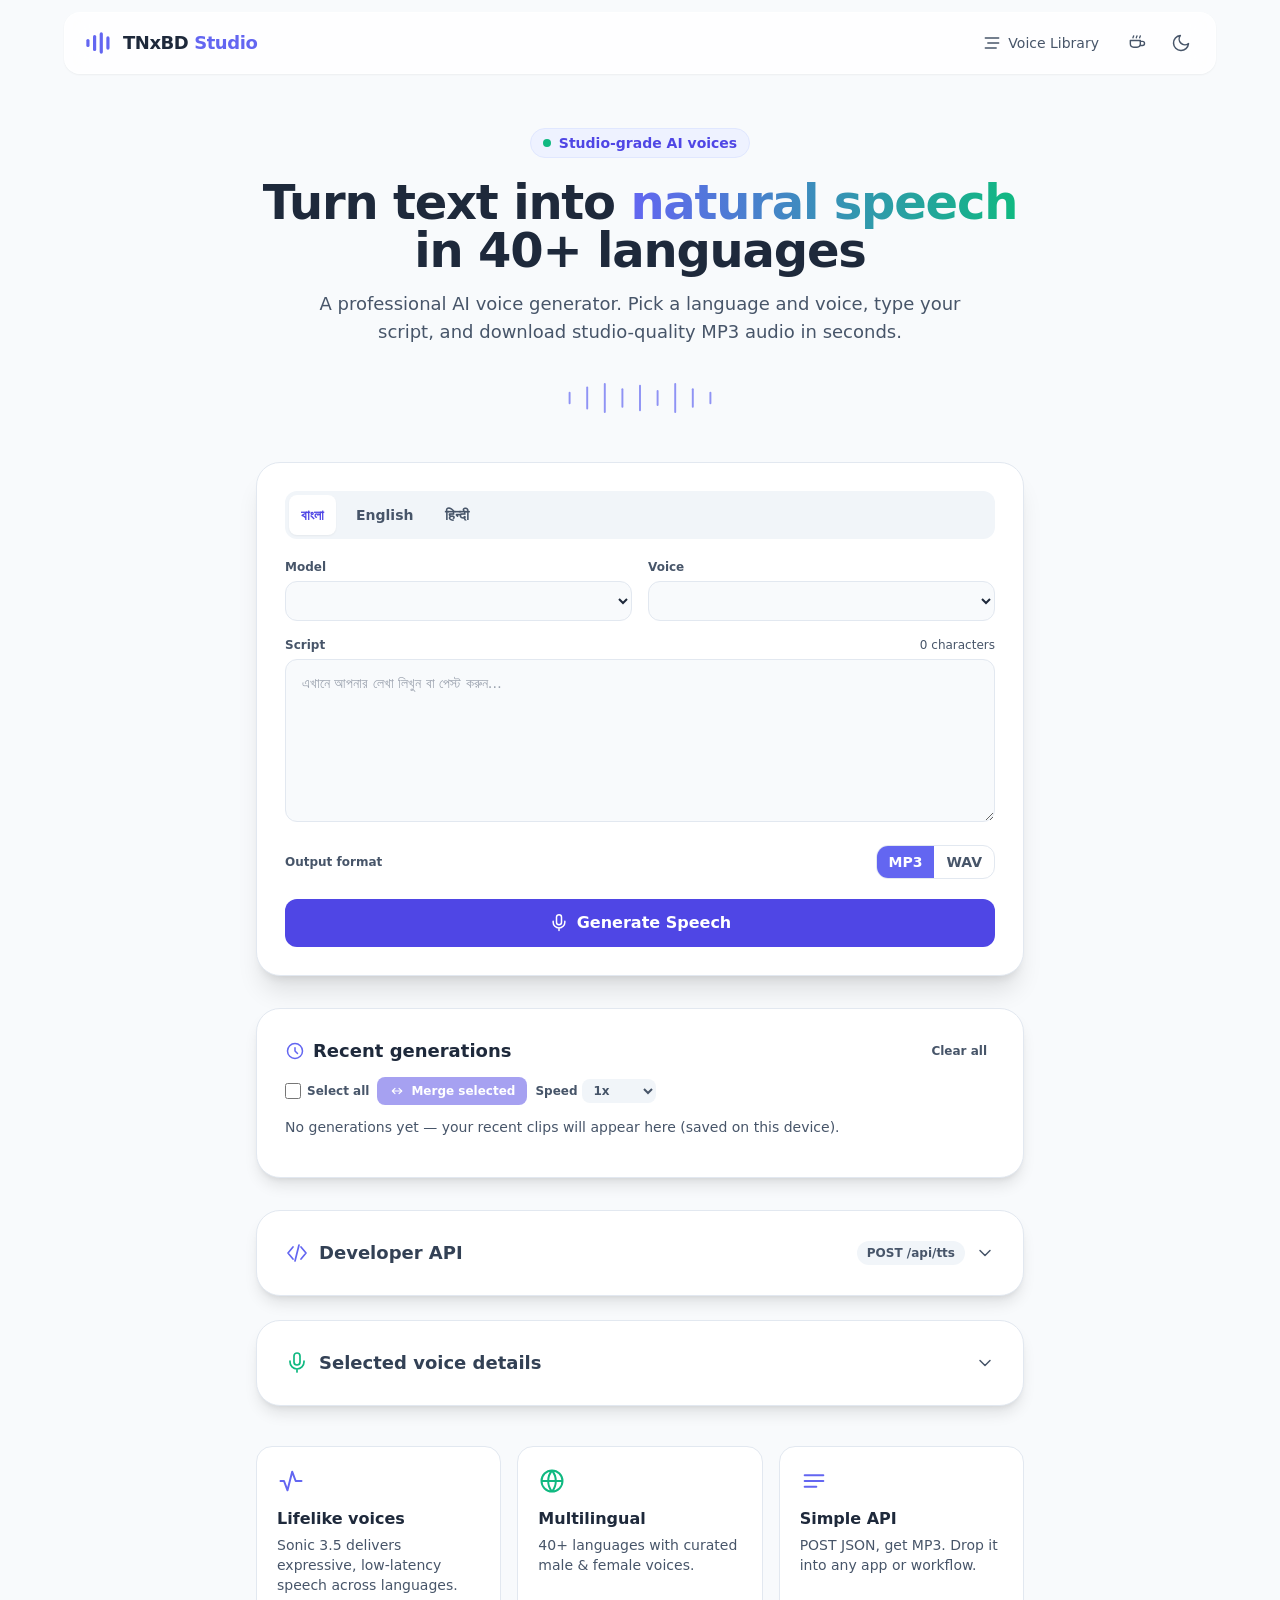
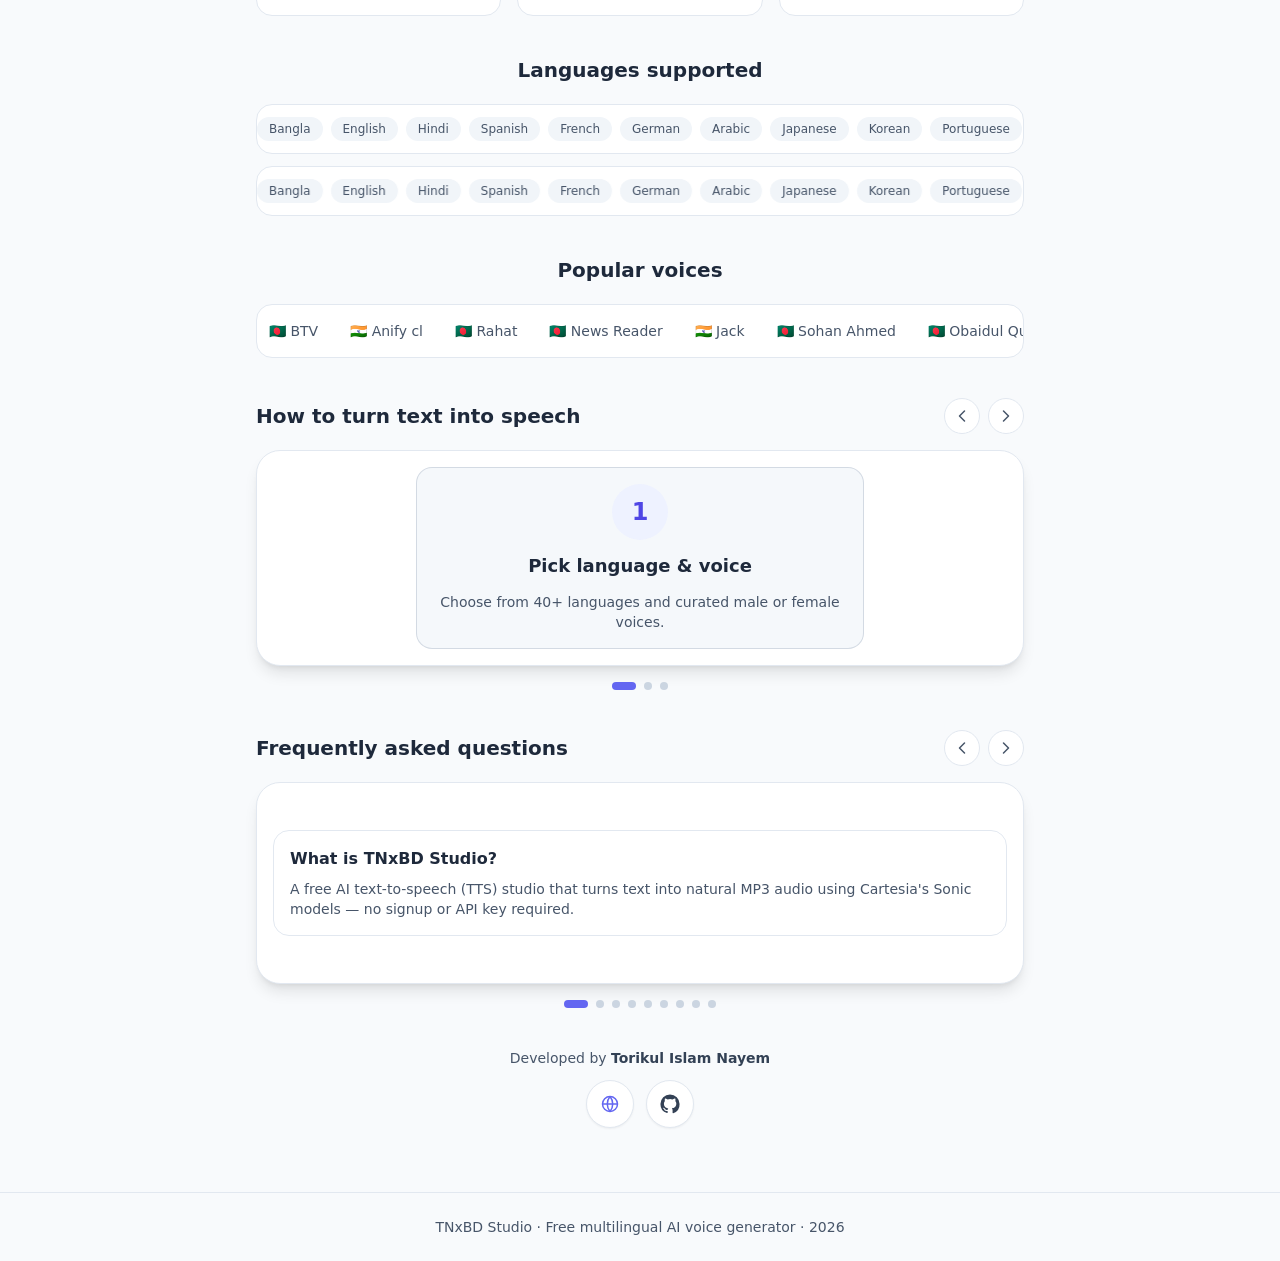
==== templates/index.html @ 9e920f0a "history: multi-select merge, playback speed, text recall" ====
<!DOCTYPE html>
<html lang="en" class="scroll-smooth">
<head>
  <meta charset="UTF-8" />
  <meta name="viewport" content="width=device-width, initial-scale=1.0" />
  <title>TNxBD Studio — Free AI Text to Speech & Voice Generator (40+ Languages)</title>
  <meta name="description" content="Free AI text-to-speech (TTS) studio. Convert text into natural MP3 audio in 40+ languages — Bangla, English, Hindi, Spanish, French, Arabic, Japanese, Korean, Chinese and more. No API key needed. Use the web UI or JSON API to generate studio-quality voiceovers." />
  <meta name="keywords" content="text to speech, TTS, AI voice generator, free TTS, text to audio, AI narrator, voiceover generator, Bangla TTS, Hindi TTS, English TTS, Spanish voice generator, French TTS, Arabic TTS, Japanese TTS, Korean TTS, Chinese TTS, multilingual TTS, MP3 speech synthesis, neural text to speech, online TTS, free voice generator, Cartesia TTS, Sonic 3.5" />
  <meta name="author" content="TNxBD Studio" />
  <meta name="robots" content="index, follow, max-image-preview:large" />
  <meta name="theme-color" content="#6366f1" />
  <script>
    (function () {
      try {
        var t = localStorage.getItem('theme');
        var dark = (t === 'dark') || (!t && window.matchMedia('(prefers-color-scheme: dark)').matches);
        if (dark) document.documentElement.classList.add('dark');
      } catch (e) {}
      try { if ('scrollRestoration' in history) history.scrollRestoration = 'manual'; } catch (e) {}
    })();
  </script>
  <link rel="canonical" href="https://speakee.tnxbd.top/" />
  <meta property="og:type" content="website" />
  <meta property="og:site_name" content="TNxBD Studio" />
  <meta property="og:title" content="TNxBD Studio — Free Multilingual AI Text to Speech" />
  <meta property="og:description" content="Convert text to natural MP3 audio in 40+ languages. Free AI voice generator with a simple JSON API." />
  <meta property="og:url" content="https://speakee.tnxbd.top/" />
  <meta name="twitter:card" content="summary_large_image" />
  <meta name="twitter:title" content="TNxBD Studio — Free Multilingual AI TTS" />
  <meta name="twitter:description" content="Convert text to natural MP3 audio in 40+ languages. Free AI voice generator with a simple JSON API." />
  <link rel="preconnect" href="https://fonts.googleapis.com" />
  <link rel="preconnect" href="https://fonts.gstatic.com" crossorigin />
  <link href="https://fonts.googleapis.com/css2?family=Plus+Jakarta+Sans:wght@300;400;500;600;700;800&display=swap" rel="stylesheet" />
  <link rel="stylesheet" href="/static/tailwind.css" />
  <style>
    body { font-family: '"Plus Jakarta Sans"', system-ui, sans-serif; }
    .glass { backdrop-filter: blur(12px); }
    .grad-text { background: linear-gradient(90deg,#6366f1,#10b981); -webkit-background-clip: text; background-clip: text; color: transparent; }
    @keyframes pulse-ring { 0%{transform:scale(.8);opacity:.7} 100%{transform:scale(2.2);opacity:0} }
    .spinner { width:18px;height:18px;border:2px solid rgba(255,255,255,.4);border-top-color:#fff;border-radius:50%;animation:spin .7s linear infinite }
    @keyframes spin { to { transform: rotate(360deg) } }
    @keyframes steamRise { 0%{opacity:0;transform:translateY(2px)} 40%{opacity:.85} 100%{opacity:0;transform:translateY(-6px)} }
    .coffee-steam { animation: steamRise 2.2s ease-in-out infinite; transform-origin: bottom center; }
    .coffee-steam.s2 { animation-delay:.7s } .coffee-steam.s3 { animation-delay:1.4s }
    #coffeeBtn:hover .coffee-cup { transform: translateY(-1px) rotate(-3deg); }
    .coffee-cup { transition: transform .2s ease; }
    @keyframes popIn { 0%{opacity:0;transform:scale(.96) translateY(8px)} 100%{opacity:1;transform:scale(1) translateY(0)} }
    #supportModal .modal-card { animation: popIn .22s ease-out; }

    /* Animated logo / soundwave */
    @keyframes wave { 0%,100%{transform:scaleY(.3);opacity:.55} 50%{transform:scaleY(1);opacity:1} }
    .soundwave rect { transform-box: fill-box; transform-origin: bottom center; animation: wave 1.1s ease-in-out infinite; }
    .soundwave rect:nth-child(2){ animation-delay:.14s }
    .soundwave rect:nth-child(3){ animation-delay:.28s }
    .soundwave rect:nth-child(4){ animation-delay:.42s }
    .soundwave rect:nth-child(5){ animation-delay:.56s }
    @keyframes logoGlow { 0%,100%{filter:drop-shadow(0 0 0 rgba(99,102,241,0))} 50%{filter:drop-shadow(0 0 7px rgba(99,102,241,.55))} }
    .logo-mark { animation: logoGlow 3.4s ease-in-out infinite; transition: transform .25s ease; }
    .logo-wrap:hover .logo-mark { transform: rotate(-6deg) scale(1.06); }

    /* Feature cards: pro hover + icon bounce */
    @keyframes bounceIcon { 0%,100%{transform:translateY(0)} 30%{transform:translateY(-9px)} 55%{transform:translateY(0)} 75%{transform:translateY(-4px)} }
    .feature-card { position: relative; overflow: hidden; transition: transform .3s cubic-bezier(.2,.8,.2,1), box-shadow .3s ease, border-color .3s ease; }
    .feature-card:hover { transform: translateY(-6px); box-shadow: 0 22px 50px -22px rgba(99,102,241,.55); border-color: rgba(99,102,241,.5); }
    .feature-card::before { content:''; position:absolute; left:0; top:0; height:3px; width:100%; background:linear-gradient(90deg,#6366f1,#10b981); transform:scaleX(0); transform-origin:left; transition:transform .35s ease; }
    .feature-card:hover::before { transform:scaleX(1); }
    .feature-card .ficon { transition: transform .3s ease, color .3s ease; }
    .feature-card:hover .ficon { animation: bounceIcon .75s ease; color: #4f46e5; }
    .feature-card:nth-child(2):hover .ficon { color: #059669; }
    .feature-card:nth-child(3):hover .ficon { color: #4f46e5; }

    /* Expandable sections */
    details.vdetail > summary, details.apidetails > summary { list-style: none; cursor: pointer; }
    details.vdetail > summary::-webkit-details-marker, details.apidetails > summary::-webkit-details-marker { display: none; }
    details .chev { transition: transform .25s ease; }
    details[open] .chev { transform: rotate(180deg); }
    @keyframes fadeDown { 0%{opacity:0;transform:translateY(-6px)} 100%{opacity:1;transform:translateY(0)} }
    details[open] .vbody, details[open] .apibody { animation: fadeDown .2s ease-out; }

    /* Developer icon buttons */
    @keyframes devFloat { 0%,100%{transform:translateY(0)} 50%{transform:translateY(-4px)} }
    @keyframes devPulse { 0%{transform:scale(1);opacity:.5} 100%{transform:scale(1.6);opacity:0} }
    .dev-btn { position: relative; transition: transform .3s ease, background-color .3s ease, color .3s ease, box-shadow .3s ease, border-color .3s ease; }
    .dev-btn:hover { transform: translateY(-3px) scale(1.08); box-shadow: 0 12px 28px -12px rgba(99,102,241,.6); }
    .dev-btn .dev-ico { transition: transform .3s ease; }
    .dev-btn:hover .dev-ico { animation: devFloat .8s ease-in-out infinite; }
    .dev-btn::after { content:''; position:absolute; inset:-2px; border-radius:9999px; border:2px solid rgba(99,102,241,.5); opacity:0; }
    .dev-btn:hover::after { animation: devPulse 1.4s ease-out infinite; }

    /* Voice Library nav icon + UID dynamic button */
    @keyframes libGlow { 0%,100%{filter:drop-shadow(0 0 0 rgba(99,102,241,0))} 50%{filter:drop-shadow(0 0 5px rgba(99,102,241,.55))} }
    .lib-ico { animation: libGlow 3.2s ease-in-out infinite; }
    @keyframes libPulse { 0%,100%{transform:scale(1)} 50%{transform:scale(1.03)} }
    .lib-pulse { animation: libPulse 2.4s ease-in-out infinite; }

    /* Marquee language ticker (two opposite rows) */
    .marquee { overflow: hidden; }
    .marquee-track { display: flex; width: max-content; will-change: transform; animation: marqueeL 34s linear infinite; }
    .marquee-track.reverse { animation-name: marqueeR; }
    .marquee-track > span { margin-right: 0.5rem; }
    @keyframes marqueeL { from { transform: translateX(0); } to { transform: translateX(-50%); } }
    @keyframes marqueeR { from { transform: translateX(-50%); } to { transform: translateX(0); } }
    .marquee:hover .marquee-track { animation-play-state: paused; }

    /* Slide viewers: tighter padding + animated card on activation */
    #hiwTrack .slide, #faqTrack .slide { padding: 1rem; }
    #hiwTrack .slide > div, #faqTrack .slide > div { padding: 1rem; }
    #hiwTrack .slide > div {
      max-width: 28rem; margin: 0 auto;
      border: 1px solid rgba(148,163,184,.35);
      background: rgba(241,245,249,.7);
      border-radius: 1rem;
    }
    .dark #hiwTrack .slide > div { border-color: rgba(30,41,59,.8); background: rgba(30,41,59,.45); }
    #hiwTrack .slide.is-active > div, #faqTrack .slide.is-active > div {
      animation: cardPop .55s cubic-bezier(.2,.8,.2,1) both;
    }
    @keyframes cardPop {
      0% { opacity: 0; transform: translateY(16px) scale(.94); }
      100% { opacity: 1; transform: none; }
    }
    @media (prefers-reduced-motion: reduce) {
      .marquee-track { animation: none !important; }
      .soundwave rect, .logo-mark, .lib-ico, .coffee-steam, .feature-card .ficon, .dev-btn .dev-ico, .dev-btn::after, .lib-pulse { animation: none !important; }
      html { scroll-behavior: auto !important; }
    }
  </style>
  <script type="application/ld+json">
  {
    "@context": "https://schema.org",
    "@type": "WebApplication",
    "name": "TNxBD Studio",
    "url": "https://speakee.tnxbd.top/",
    "description": "Free multilingual AI text-to-speech studio. Generate natural MP3 audio in 40+ languages via a clean web UI or a simple JSON API.",
    "applicationCategory": "MultimediaApplication",
    "operatingSystem": "Any",
    "offers": { "@type": "Offer", "price": "0", "priceCurrency": "USD" },
    "featureList": ["40+ languages", "MP3 export", "JSON API", "Dark mode"]
  }
  </script>
  <script type="application/ld+json">
  {
    "@context": "https://schema.org",
    "@type": "FAQPage",
    "mainEntity": [
      {"@type":"Question","name":"What is TNxBD Studio?","acceptedAnswer":{"@type":"Answer","text":"TNxBD Studio is a free AI text-to-speech (TTS) studio that converts text into natural MP3 audio in 40+ languages, with no API key required."}},
      {"@type":"Question","name":"Which languages are supported?","acceptedAnswer":{"@type":"Answer","text":"Over 40 languages including Bangla, English, Hindi, Spanish, French, Arabic, Japanese, Korean, Chinese, German, Portuguese, Russian, Italian, Dutch and more."}},
      {"@type":"Question","name":"Is the text to speech service free?","acceptedAnswer":{"@type":"Answer","text":"Yes. TNxBD Studio is completely free to use from the web UI and also offers a simple JSON API for developers."}},
      {"@type":"Question","name":"Can I download the generated audio as MP3?","acceptedAnswer":{"@type":"Answer","text":"Yes. Every generated clip can be downloaded as a high-quality MP3 file with a single click."}},
      {"@type":"Question","name":"Do I need an API key to use the TTS API?","acceptedAnswer":{"@type":"Answer","text":"No API key is required. Send a JSON POST to the /api/tts endpoint with language, model, voice_id and text to receive MP3 audio."}},
      {"@type":"Question","name":"How do I use TNxBD Studio as a voice generator?","acceptedAnswer":{"@type":"Answer","text":"Pick a language and voice, type or paste your script, click Generate Speech, then download the MP3. Developers can also call the REST API."}},
      {"@type":"Question","name":"Can I generate Bangla (Bengali) text to speech?","acceptedAnswer":{"@type":"Answer","text":"Yes. TNxBD Studio includes natural Bangla TTS voices. Choose Bangla from the language list, pick a voice, type Bengali text, and generate a downloadable MP3."}},
      {"@type":"Question","name":"Is there a Hindi TTS voice generator?","acceptedAnswer":{"@type":"Answer","text":"Yes. Hindi TTS is supported with clear male and female voices. Select Hindi, enter your text in Devanagari, generate the audio, and download it as MP3."}},
      {"@type":"Question","name":"How do I use the TTS API?","acceptedAnswer":{"@type":"Answer","text":"Send a JSON POST to /api/tts with fields language, model, voice_id and text. The endpoint returns MP3 audio and needs no API key. Example requests are shown under the API section."}},
      {"@type":"Question","name":"Can I use a custom voice model that isn't in the list?","acceptedAnswer":{"@type":"Answer","text":"Yes. If you have a voice you want cloned, email mdtorikulislam5748@gmail.com with the audio file attached and it will be added to the studio."}}
    ]
  }
  </script>
  <script type="application/ld+json">
  {
    "@context": "https://schema.org",
    "@type": "Organization",
    "name": "TNxBD Studio",
    "url": "https://speakee.tnxbd.top/",
    "description": "Free multilingual AI text-to-speech studio with an open JSON API.",
    "sameAs": [
      "https://nayem-48ai.github.io/Nayem/",
      "https://torikul.zone.id/",
      "https://github.com/nayem-48ai/cartesia-tts-studio"
    ]
  }
  </script>
</head>
<body class="bg-slate-50 text-slate-800 dark:bg-slate-950 dark:text-slate-100 transition-colors duration-200">
  <a href="#main" class="sr-only focus:not-sr-only" style="position:fixed;top:12px;left:12px;z-index:60;background:#fff;color:#4338ca;padding:8px 16px;border-radius:8px;box-shadow:0 4px 12px rgba(0,0,0,.15)">Skip to content</a>

  <!-- Navbar -->
  <nav class="fixed top-3 left-3 right-3 z-50 mx-auto max-w-6xl">
    <div class="glass rounded-2xl border border-white/60 dark:border-slate-800 bg-white/80 dark:bg-slate-900/80 shadow-sm px-4 py-3 flex items-center justify-between">
      <div class="logo-wrap flex items-center gap-2.5">
        <svg class="w-8 h-8 text-brand-500 logo-mark" viewBox="0 0 24 24" fill="none" stroke="currentColor" stroke-width="1.8">
          <g class="soundwave">
            <rect x="4" y="9" width="2.4" height="6" rx="1.2" fill="currentColor" stroke="none"/>
            <rect x="9" y="6" width="2.4" height="12" rx="1.2" fill="currentColor" stroke="none"/>
            <rect x="14" y="4" width="2.4" height="16" rx="1.2" fill="currentColor" stroke="none"/>
            <rect x="19" y="7" width="2.4" height="10" rx="1.2" fill="currentColor" stroke="none"/>
          </g>
        </svg>
        <span class="font-extrabold text-lg tracking-tight">TNxBD <span class="text-brand-500">Studio</span></span>
      </div>
      <div class="flex items-center gap-2">
        <a href="/library" aria-label="Voice Library" class="inline-flex items-center gap-1.5 text-slate-600 dark:text-slate-300 hover:text-brand-600 px-2 sm:px-3 py-1.5 rounded-lg hover:bg-slate-100 dark:hover:bg-slate-800 transition-colors cursor-pointer">
          <svg class="lib-ico w-5 h-5" viewBox="0 0 24 24" fill="none" stroke="currentColor" stroke-width="1.8"><path d="M4 6h16M7 12h13M4 18h13" stroke-linecap="round" stroke-linejoin="round"/></svg>
          <span class="hidden sm:inline text-sm font-medium">Voice Library</span>
        </a>
        <button id="coffeeBtn" class="relative w-9 h-9 grid place-items-center rounded-lg text-slate-600 dark:text-slate-300 hover:bg-slate-100 dark:hover:bg-slate-800 transition-colors cursor-pointer" aria-label="Buy me a coffee" title="Support TNxBD Studio">
          <svg class="w-5 h-5 coffee-cup" viewBox="0 0 24 24" fill="none" stroke="currentColor" stroke-width="1.7">
            <path d="M4 9h12v4a4 4 0 0 1-4 4H8a4 4 0 0 1-4-4V9Z" stroke-linejoin="round"/>
            <path d="M16 10h2.5a2.5 2.5 0 0 1 0 5H16" stroke-linecap="round"/>
            <path class="coffee-steam s1" d="M8 3.4c0 .9-.8 1.3-.8 2.3" stroke-linecap="round"/>
            <path class="coffee-steam s2" d="M12 3.4c0 .9-.8 1.3-.8 2.3" stroke-linecap="round"/>
            <path class="coffee-steam s3" d="M16 3.4c0 .9-.8 1.3-.8 2.3" stroke-linecap="round"/>
          </svg>
        </button>
        <button id="themeBtn" class="w-9 h-9 grid place-items-center rounded-lg text-slate-600 dark:text-slate-300 hover:bg-slate-100 dark:hover:bg-slate-800 transition-colors cursor-pointer" aria-label="Toggle theme">
          <svg id="iconMoon" class="w-5 h-5" viewBox="0 0 24 24" fill="none" stroke="currentColor" stroke-width="1.8"><path d="M21 12.8A9 9 0 1 1 11.2 3a7 7 0 0 0 9.8 9.8Z" stroke-linejoin="round"/></svg>
          <svg id="iconSun" class="w-5 h-5 hidden" viewBox="0 0 24 24" fill="none" stroke="currentColor" stroke-width="1.8"><circle cx="12" cy="12" r="4"/><path d="M12 2v2M12 20v2M2 12h2M20 12h2M5 5l1.5 1.5M17.5 17.5L19 19M19 5l-1.5 1.5M6.5 17.5L5 19" stroke-linecap="round"/></svg>
        </button>
      </div>
    </div>
  </nav>

  <!-- Hero -->
  <header class="pt-32 pb-10 px-4">
    <div class="max-w-6xl mx-auto text-center">
      <span class="inline-flex items-center gap-2 text-sm font-semibold text-brand-600 dark:text-brand-300 bg-brand-50 dark:bg-brand-900/40 px-3 py-1 rounded-full border border-brand-100 dark:border-brand-800">
        <span class="w-2 h-2 rounded-full bg-cta-500 animate-pulse"></span> Studio-grade AI voices
      </span>
      <h1 class="mt-5 text-4xl sm:text-5xl font-extrabold tracking-tight">
        Turn text into <span class="grad-text">natural speech</span><br/>in 40+ languages
      </h1>
      <p class="mt-4 max-w-2xl mx-auto text-slate-600 dark:text-slate-400 text-base sm:text-lg">
        A professional AI voice generator. Pick a language and voice, type your script, and download studio-quality MP3 audio in seconds.
      </p>
      <svg class="mx-auto mt-7 w-44 h-12 text-brand-500/70" viewBox="0 0 200 40" fill="none" stroke="currentColor" stroke-width="2.2" stroke-linecap="round">
        <g class="soundwave">
          <line x1="20" y1="14" x2="20" y2="26"/>
          <line x1="40" y1="8"  x2="40" y2="32"/>
          <line x1="60" y1="4"  x2="60" y2="36"/>
          <line x1="80" y1="10" x2="80" y2="30"/>
          <line x1="100" y1="6" x2="100" y2="34"/>
          <line x1="120" y1="12" x2="120" y2="28"/>
          <line x1="140" y1="4"  x2="140" y2="36"/>
          <line x1="160" y1="10" x2="160" y2="30"/>
          <line x1="180" y1="14" x2="180" y2="26"/>
        </g>
      </svg>
    </div>
  </header>

  <!-- Studio Card -->
  <main id="main" class="px-4 pb-16">
    <div class="max-w-3xl mx-auto">
      <div class="bg-white dark:bg-slate-900 rounded-3xl border border-slate-200 dark:border-slate-800 shadow-xl p-5 sm:p-7">

        <!-- Language selector -->
        <div class="flex gap-2 p-1 bg-slate-100 dark:bg-slate-800 rounded-xl overflow-x-auto" id="langTabs"></div>

        <!-- Controls -->
        <div class="mt-5 grid sm:grid-cols-2 gap-4">
          <div>
            <label for="modelSel" class="block text-xs font-semibold text-slate-600 dark:text-slate-400 mb-1.5">Model</label>
            <select id="modelSel" class="w-full rounded-xl border border-slate-200 dark:border-slate-700 bg-slate-50 dark:bg-slate-800 px-3 py-2.5 text-sm focus:ring-2 focus:ring-brand-400 outline-none cursor-pointer"></select>
          </div>
          <div>
            <label for="voiceSel" id="voiceLabel" class="block text-xs font-semibold text-slate-600 dark:text-slate-400 mb-1.5">Voice</label>
            <select id="voiceSel" class="w-full rounded-xl border border-slate-200 dark:border-slate-700 bg-slate-50 dark:bg-slate-800 px-3 py-2.5 text-sm focus:ring-2 focus:ring-brand-400 outline-none cursor-pointer"></select>
            <input id="uidInput" type="text" aria-label="Custom voice ID" placeholder="Paste custom voice ID (UUID)…" autocomplete="off" spellcheck="false" class="w-full rounded-xl border border-slate-200 dark:border-slate-700 bg-slate-50 dark:bg-slate-800 px-3 py-2.5 text-sm font-mono focus:ring-2 focus:ring-brand-400 outline-none" style="display:none" />
          </div>
        </div>

        <!-- Text -->
        <div class="mt-4">
          <div class="flex items-center justify-between mb-1.5">
            <label for="textInput" class="text-xs font-semibold text-slate-600 dark:text-slate-400">Script</label>
            <span id="charCount" class="text-xs text-slate-600">0 characters</span>
          </div>
          <textarea id="textInput" rows="6" placeholder="Type or paste your text here…"
            class="w-full rounded-xl border border-slate-200 dark:border-slate-700 bg-slate-50 dark:bg-slate-800 px-4 py-3 text-sm leading-relaxed focus:ring-2 focus:ring-brand-400 outline-none resize-y"></textarea>
        </div>

        <!-- Output format -->
        <div class="mt-4 flex items-center justify-between">
          <span class="text-xs font-semibold text-slate-600 dark:text-slate-400">Output format</span>
          <div class="inline-flex rounded-xl border border-slate-200 dark:border-slate-700 overflow-hidden" role="group" aria-label="Output format">
            <button id="fmtMp3" type="button" class="px-3 py-1.5 text-sm font-semibold cursor-pointer transition-colors" aria-pressed="true">MP3</button>
            <button id="fmtWav" type="button" class="px-3 py-1.5 text-sm font-semibold cursor-pointer transition-colors" aria-pressed="false">WAV</button>
          </div>
        </div>

        <!-- Generate -->
        <button id="genBtn" class="mt-5 w-full cursor-pointer bg-brand-600 hover:bg-brand-700 active:bg-brand-800 text-white font-semibold rounded-xl py-3 flex items-center justify-center gap-2 transition-colors disabled:opacity-60">
          <svg class="w-5 h-5" viewBox="0 0 24 24" fill="none" stroke="currentColor" stroke-width="1.8"><path d="M12 2a3 3 0 0 1 3 3v6a3 3 0 0 1-6 0V5a3 3 0 0 1 3-3Z" stroke-linejoin="round"/><path d="M19 10v1a7 7 0 0 1-14 0v-1M12 18v3" stroke-linecap="round"/></svg>
          <span id="genLabel">Generate Speech</span>
        </button>

        <!-- Result -->
        <div id="result" class="mt-5 hidden">
          <div class="rounded-xl border border-cta-200 dark:border-cta-600/50 bg-cta-50 dark:bg-cta-600/10 p-4 flex items-center gap-4">
            <button id="playBtn" class="w-11 h-11 shrink-0 grid place-items-center rounded-full bg-cta-500 hover:bg-cta-600 text-white cursor-pointer transition-colors" aria-label="Play / Pause">
              <svg id="iconPlay" class="w-5 h-5" viewBox="0 0 24 24" fill="currentColor"><path d="M8 5v14l11-7z"/></svg>
              <svg id="iconPause" class="w-5 h-5 hidden" viewBox="0 0 24 24" fill="currentColor"><path d="M6 5h4v14H6zM14 5h4v14h-4z"/></svg>
            </button>
            <div class="flex-1 min-w-0">
              <div class="flex items-center justify-between">
                <p class="text-sm font-semibold text-cta-700 dark:text-cta-400">Audio ready</p>
                <span class="flex items-center gap-2 text-[11px] font-medium text-slate-600 dark:text-slate-400">
                  <span id="audioMeta" class="tabular-nums"></span>
                  <span class="inline-flex items-center gap-1">Speed
                    <select id="playbackRate" class="bg-transparent font-semibold outline-none cursor-pointer rounded" aria-label="Playback speed">
                      <option value="0.75">0.75x</option><option value="1" selected>1x</option><option value="1.25">1.25x</option><option value="1.5">1.5x</option><option value="2">2x</option>
                    </select>
                  </span>
                </span>
              </div>
              <div class="mt-2 flex items-center gap-3">
                <span id="curTime" class="text-xs font-medium text-slate-600 dark:text-slate-400 tabular-nums w-10 text-right">0:00</span>
                <div id="seek" class="group relative flex-1 h-2 rounded-full bg-slate-200 dark:bg-slate-700 cursor-pointer select-none">
                  <div id="seekFill" class="absolute left-0 top-0 h-full rounded-full bg-cta-500" style="width:0%"></div>
                  <div id="seekKnob" class="absolute top-1/2 -translate-y-1/2 w-3.5 h-3.5 rounded-full bg-white border-2 border-cta-500 shadow opacity-0 group-hover:opacity-100 transition-opacity" style="left:0%"></div>
                </div>
                <span id="durTime" class="text-xs font-medium text-slate-600 dark:text-slate-400 tabular-nums w-10">0:00</span>
              </div>
              <audio id="audioPlayer" class="hidden"></audio>
            </div>
            <a id="downloadBtn" href="#" download="tts.mp3" class="shrink-0 cursor-pointer inline-flex items-center gap-1.5 text-sm font-semibold text-brand-600 dark:text-brand-300 hover:text-brand-700 px-3 py-2 rounded-lg hover:bg-brand-50 dark:hover:bg-slate-800 transition-colors">
              <svg class="w-4 h-4" viewBox="0 0 24 24" fill="none" stroke="currentColor" stroke-width="1.8"><path d="M12 3v12m0 0 4-4m-4 4-4-4M5 21h14" stroke-linecap="round" stroke-linejoin="round"/></svg>
              MP3
            </a>
          </div>
        </div>

        <!-- Error -->
        <div id="errorBox" class="mt-4 hidden rounded-xl border border-red-200 dark:border-red-800 bg-red-50 dark:bg-red-900/20 p-3 text-sm text-red-700 dark:text-red-300"></div>
        </div>

        <!-- Recent generations (local history) -->
        <section id="historySection" class="mt-8 bg-white dark:bg-slate-900 rounded-3xl border border-slate-200 dark:border-slate-800 shadow-lg p-5 sm:p-7">
          <div class="flex items-center justify-between gap-3">
            <h2 class="text-lg font-bold text-slate-800 dark:text-slate-100 flex items-center gap-2">
              <svg class="w-5 h-5 text-brand-500" viewBox="0 0 24 24" fill="none" stroke="currentColor" stroke-width="1.8"><path d="M12 8v4l3 3" stroke-linecap="round" stroke-linejoin="round"/><circle cx="12" cy="12" r="9"/></svg>
              Recent generations
            </h2>
            <button id="historyClear" class="text-xs font-semibold text-slate-600 dark:text-slate-400 hover:text-red-500 px-2 py-1 rounded-lg hover:bg-slate-100 dark:hover:bg-slate-800 transition-colors cursor-pointer">Clear all</button>
          </div>

          <div class="mt-3 flex flex-wrap items-center gap-2">
            <label class="inline-flex items-center gap-1.5 text-xs font-semibold text-slate-600 dark:text-slate-400 cursor-pointer select-none">
              <input id="histSelectAll" type="checkbox" class="w-4 h-4 rounded cursor-pointer accent-brand-500" /> Select all
            </label>
            <button id="mergeBtn" disabled class="inline-flex items-center gap-1.5 text-xs font-semibold text-white bg-brand-600 hover:bg-brand-700 disabled:opacity-50 disabled:cursor-not-allowed px-3 py-1.5 rounded-lg transition-colors cursor-pointer">
              <svg class="w-4 h-4" viewBox="0 0 24 24" fill="none" stroke="currentColor" stroke-width="1.8"><path d="M5 12h14M5 12l4-4M5 12l4 4" stroke-linecap="round" stroke-linejoin="round"/><path d="M19 12l-4-4M19 12l-4 4" stroke-linecap="round" stroke-linejoin="round" transform="translate(0 0)"/></svg>
              Merge selected
            </button>
            <label class="inline-flex items-center gap-1 text-xs font-semibold text-slate-600 dark:text-slate-400">Speed
              <select id="histSpeed" class="bg-slate-100 dark:bg-slate-800 rounded-lg px-2 py-1 outline-none cursor-pointer">
                <option value="0.75">0.75x</option><option value="1" selected>1x</option><option value="1.25">1.25x</option><option value="1.5">1.5x</option><option value="2">2x</option>
              </select>
            </label>
            <span id="mergeStatus" class="text-xs font-medium text-slate-600 dark:text-slate-400"></span>
          </div>

          <p id="historyEmpty" class="mt-3 text-sm text-slate-600 dark:text-slate-400">No generations yet — your recent clips will appear here (saved on this device).</p>
          <div id="historyList" class="mt-3 space-y-2"></div>

          <!-- Merged output -->
          <div id="mergedPanel" class="mt-4 hidden rounded-xl border border-brand-200 dark:border-brand-800 bg-brand-50 dark:bg-brand-900/20 p-4 flex items-center gap-4">
            <button id="mergedPlay" class="w-11 h-11 shrink-0 grid place-items-center rounded-full bg-cta-500 hover:bg-cta-600 text-white cursor-pointer transition-colors" aria-label="Play merged audio">
              <svg class="w-5 h-5" viewBox="0 0 24 24" fill="currentColor"><path d="M8 5v14l11-7z"/></svg>
            </button>
            <div class="flex-1 min-w-0">
              <p class="text-sm font-semibold text-brand-700 dark:text-brand-300">Merged audio</p>
              <p id="mergedMeta" class="text-[11px] font-medium text-slate-600 dark:text-slate-400"></p>
              <audio id="mergedAudio" class="hidden"></audio>
            </div>
            <a id="mergedDownload" href="#" download="merged.wav" class="shrink-0 cursor-pointer inline-flex items-center gap-1.5 text-sm font-semibold text-brand-600 dark:text-brand-300 hover:text-brand-700 px-3 py-2 rounded-lg hover:bg-brand-50 dark:hover:bg-slate-800 transition-colors">
              <svg class="w-4 h-4" viewBox="0 0 24 24" fill="none" stroke="currentColor" stroke-width="1.8"><path d="M12 3v12m0 0 4-4m-4 4-4-4M5 21h14" stroke-linecap="round" stroke-linejoin="round"/></svg>
              WAV
            </a>
          </div>
        </section>

        <!-- API section (expandable, captcha-gated curl) -->
      <section class="mt-8 bg-white dark:bg-slate-900 rounded-3xl border border-slate-200 dark:border-slate-800 shadow-lg p-5 sm:p-7">
        <details id="apiDetails" class="apidetails acc group">
          <summary class="flex items-center gap-2.5 text-slate-700 dark:text-slate-200">
            <svg class="w-6 h-6 text-brand-500" viewBox="0 0 24 24" fill="none" stroke="currentColor" stroke-width="1.7"><path d="M8 6L3 12l5 6M16 6l5 6-5 6M14 4l-4 16" stroke-linecap="round" stroke-linejoin="round"/></svg>
            <h2 class="text-lg font-bold">Developer API</h2>
            <span class="ml-auto text-xs font-semibold text-slate-600 bg-slate-100 dark:bg-slate-800 px-2.5 py-1 rounded-full">POST /api/tts</span>
            <svg class="chev w-5 h-5 text-slate-600" viewBox="0 0 24 24" fill="none" stroke="currentColor" stroke-width="1.8"><path d="M6 9l6 6 6-6" stroke-linecap="round" stroke-linejoin="round"/></svg>
          </summary>
          <div class="apibody mt-4 space-y-4">
            <!-- Security challenge -->
            <div class="rounded-xl border border-amber-200 dark:border-amber-700/60 bg-amber-50 dark:bg-amber-900/20 p-4">
              <div class="flex items-center justify-between">
                <p class="text-xs font-semibold uppercase tracking-wide text-amber-600 dark:text-amber-400">Security check</p>
                <span id="verifyBadge" class="hidden inline-flex items-center gap-1 text-xs font-semibold text-cta-600 dark:text-cta-400">
                  <svg class="w-3.5 h-3.5" viewBox="0 0 24 24" fill="none" stroke="currentColor" stroke-width="2.2"><path d="M5 13l4 4L19 7" stroke-linecap="round" stroke-linejoin="round"/></svg> Verified
                </span>
              </div>
              <p class="mt-1 text-sm text-slate-600 dark:text-slate-300">Solve this to reveal the copy-ready cURL.</p>
              <div class="mt-3 flex flex-wrap items-center gap-3">
                <span id="challengeQ" class="text-lg font-bold text-slate-800 dark:text-slate-100 tabular-nums">—</span>
                <input id="challengeA" type="text" inputmode="numeric" autocomplete="off" placeholder="?" class="w-16 rounded-lg border border-slate-300 dark:border-slate-600 bg-white dark:bg-slate-800 px-3 py-2 text-center text-sm outline-none focus:ring-2 focus:ring-amber-400" />
                <button id="verifyBtn" class="cursor-pointer inline-flex items-center gap-1.5 text-sm font-semibold text-amber-950 bg-amber-500 hover:bg-amber-600 px-3.5 py-2 rounded-lg transition-colors">Verify</button>
                <button id="refreshChallenge" class="cursor-pointer text-sm font-semibold text-slate-600 dark:text-slate-400 hover:text-slate-700 dark:hover:text-slate-200 px-2 py-2 rounded-lg hover:bg-slate-100 dark:hover:bg-slate-800 transition-colors" title="New challenge">New</button>
                <span id="challengeStatus" class="text-sm font-medium"></span>
              </div>
            </div>
            <!-- Locked / revealed -->
            <div id="apiLocked" class="flex items-center gap-2 text-sm text-slate-600">
              <svg class="w-4 h-4" viewBox="0 0 24 24" fill="none" stroke="currentColor" stroke-width="1.8"><rect x="5" y="11" width="14" height="9" rx="2"/><path d="M8 11V8a4 4 0 0 1 8 0v3" stroke-linecap="round"/></svg>
              Complete the security check above to view the request.
            </div>
            <div id="apiReveal" class="hidden space-y-3">
              <div>
                <div class="flex items-center justify-between mb-1.5">
                  <span class="text-xs font-semibold text-slate-600 uppercase tracking-wide">Request</span>
                  <button id="copyCurl" class="inline-flex items-center gap-1 text-xs font-semibold text-brand-600 dark:text-brand-300 hover:text-brand-700 px-2 py-1 rounded-lg hover:bg-brand-50 dark:hover:bg-slate-800 transition-colors cursor-pointer">
                    <svg class="w-4 h-4" viewBox="0 0 24 24" fill="none" stroke="currentColor" stroke-width="1.8"><rect x="9" y="9" width="11" height="11" rx="2"/><path d="M5 15V5a2 2 0 0 1 2-2h10" stroke-linecap="round"/></svg>
                    Copy
                  </button>
                </div>
                <pre class="text-xs bg-slate-900 text-slate-100 rounded-xl p-4 overflow-x-auto"><code id="apiSnippet"></code></pre>
              </div>
              <div>
                <span class="text-xs font-semibold text-slate-600 uppercase tracking-wide">Response</span>
                <pre class="mt-1.5 text-xs bg-slate-900 text-slate-100 rounded-xl p-4 overflow-x-auto"><code># Success → HTTP 200, audio/mpeg (binary MP3, auto-download)
# Error   → HTTP 4xx / 5xx, JSON body:
{
  "error": "TTS error 400: voice not found"
}</code></pre>
              </div>
            </div>
          </div>
        </details>
      </section>

      <!-- Expandable Voice details (below API) -->
      <details id="vdetail" class="vdetail acc mt-6 bg-white dark:bg-slate-900 rounded-3xl border border-slate-200 dark:border-slate-800 shadow-lg p-5 sm:p-7">
        <summary class="flex items-center gap-2.5 text-slate-700 dark:text-slate-200">
          <svg class="w-6 h-6 text-cta-500" viewBox="0 0 24 24" fill="none" stroke="currentColor" stroke-width="1.7"><path d="M12 2a3 3 0 0 1 3 3v6a3 3 0 0 1-6 0V5a3 3 0 0 1 3-3Z" stroke-linejoin="round"/><path d="M19 10v1a7 7 0 0 1-14 0v-1M12 18v3" stroke-linecap="round"/></svg>
          <h2 class="text-lg font-bold">Selected voice details</h2>
          <svg class="chev w-5 h-5 ml-auto text-slate-600" viewBox="0 0 24 24" fill="none" stroke="currentColor" stroke-width="1.8"><path d="M6 9l6 6 6-6" stroke-linecap="round" stroke-linejoin="round"/></svg>
        </summary>
        <div class="vbody mt-4 rounded-xl bg-slate-50 dark:bg-slate-800 border border-slate-200 dark:border-slate-700 px-4 py-3">
          <div id="voiceDetailBody" class="flex items-center justify-between gap-3">
            <div class="min-w-0">
              <p class="text-[10px] font-semibold text-slate-600 uppercase tracking-wide">Name</p>
              <p id="voiceName" class="text-sm font-semibold text-slate-700 dark:text-slate-200 truncate">—</p>
              <p class="mt-2 text-[10px] font-semibold text-slate-600 uppercase tracking-wide">Gender</p>
              <p id="voiceGender" class="text-sm text-slate-600 dark:text-slate-400">—</p>
              <p class="mt-2 text-[10px] font-semibold text-slate-600 uppercase tracking-wide">Voice ID</p>
              <p id="voiceId" class="text-xs text-slate-600 font-mono truncate">—</p>
            </div>
            <button id="copyVoiceId" class="ml-3 shrink-0 inline-flex items-center gap-1 text-xs font-semibold text-brand-600 dark:text-brand-300 hover:text-brand-700 px-2.5 py-1.5 rounded-lg hover:bg-brand-50 dark:hover:bg-slate-700 transition-colors cursor-pointer" title="Copy voice ID">
              <svg class="w-4 h-4" viewBox="0 0 24 24" fill="none" stroke="currentColor" stroke-width="1.8"><rect x="9" y="9" width="11" height="11" rx="2"/><path d="M5 15V5a2 2 0 0 1 2-2h10" stroke-linecap="round"/></svg>
              Copy ID
            </button>
          </div>
        </div>
      </details>

      <!-- Features -->
      <div class="mt-10 grid sm:grid-cols-3 gap-4">
        <div class="feature-card bg-white dark:bg-slate-900 rounded-2xl border border-slate-200 dark:border-slate-800 p-5 cursor-default">
          <svg class="ficon w-7 h-7 text-brand-500" viewBox="0 0 24 24" fill="none" stroke="currentColor" stroke-width="1.7"><path d="M3 12h3l3 8 4-16 3 8h5" stroke-linecap="round" stroke-linejoin="round"/></svg>
          <h3 class="mt-3 font-bold">Lifelike voices</h3>
          <p class="mt-1 text-sm text-slate-600 dark:text-slate-400">Sonic 3.5 delivers expressive, low-latency speech across languages.</p>
        </div>
        <div class="feature-card bg-white dark:bg-slate-900 rounded-2xl border border-slate-200 dark:border-slate-800 p-5 cursor-default">
          <svg class="ficon w-7 h-7 text-cta-500" viewBox="0 0 24 24" fill="none" stroke="currentColor" stroke-width="1.7"><circle cx="12" cy="12" r="9"/><path d="M3 12h18M12 3a14 14 0 0 1 0 18M12 3a14 14 0 0 0 0 18" stroke-linejoin="round"/></svg>
          <h3 class="mt-3 font-bold">Multilingual</h3>
          <p class="mt-1 text-sm text-slate-600 dark:text-slate-400">40+ languages with curated male &amp; female voices.</p>
        </div>
        <div class="feature-card bg-white dark:bg-slate-900 rounded-2xl border border-slate-200 dark:border-slate-800 p-5 cursor-default">
          <svg class="ficon w-7 h-7 text-brand-500" viewBox="0 0 24 24" fill="none" stroke="currentColor" stroke-width="1.7"><path d="M4 7h16M4 12h16M4 17h10" stroke-linecap="round"/></svg>
          <h3 class="mt-3 font-bold">Simple API</h3>
          <p class="mt-1 text-sm text-slate-600 dark:text-slate-400">POST JSON, get MP3. Drop it into any app or workflow.</p>
        </div>
      </div>

      <!-- Supported languages (animated marquee) -->
      <section class="mt-10">
        <h2 class="text-xl font-bold text-center text-slate-800 dark:text-slate-100">Languages supported</h2>
        <div class="mt-5 marquee rounded-2xl border border-slate-200 dark:border-slate-800 bg-white dark:bg-slate-900 py-3">
          <div id="marqueeA" class="marquee-track"></div>
        </div>
        <div class="mt-3 marquee rounded-2xl border border-slate-200 dark:border-slate-800 bg-white dark:bg-slate-900 py-3">
          <div id="marqueeB" class="marquee-track reverse"></div>
        </div>
      </section>

      <!-- Popular voices (owned voices, single flowing ticker) -->
      <section class="mt-10">
        <h2 class="text-xl font-bold text-center text-slate-800 dark:text-slate-100">Popular voices</h2>
        <div class="mt-5 marquee rounded-2xl border border-slate-200 dark:border-slate-800 bg-white dark:bg-slate-900 py-3">
          <div id="popMarquee" class="marquee-track"></div>
        </div>
      </section>

      <!-- How it works (animated slide viewer) -->
      <section class="mt-10">
        <div class="flex items-center justify-between mb-4">
          <h2 class="text-xl font-bold text-slate-800 dark:text-slate-100">How to turn text into speech</h2>
          <div class="flex items-center gap-2">
            <button id="hiwPrev" class="w-9 h-9 grid place-items-center rounded-full border border-slate-200 dark:border-slate-700 bg-white dark:bg-slate-900 text-slate-600 dark:text-slate-300 hover:bg-brand-500 hover:text-white hover:border-brand-500 transition-colors cursor-pointer" aria-label="Previous step">
              <svg class="w-5 h-5" viewBox="0 0 24 24" fill="none" stroke="currentColor" stroke-width="1.8"><path d="M15 6l-6 6 6 6" stroke-linecap="round" stroke-linejoin="round"/></svg>
            </button>
            <button id="hiwNext" class="w-9 h-9 grid place-items-center rounded-full border border-slate-200 dark:border-slate-700 bg-white dark:bg-slate-900 text-slate-600 dark:text-slate-300 hover:bg-brand-500 hover:text-white hover:border-brand-500 transition-colors cursor-pointer" aria-label="Next step">
              <svg class="w-5 h-5" viewBox="0 0 24 24" fill="none" stroke="currentColor" stroke-width="1.8"><path d="M9 6l6 6-6 6" stroke-linecap="round" stroke-linejoin="round"/></svg>
            </button>
          </div>
        </div>
        <div id="hiwViewport" class="overflow-hidden rounded-3xl border border-slate-200 dark:border-slate-800 bg-white dark:bg-slate-900 shadow-lg">
          <div id="hiwTrack" class="flex transition-transform duration-700 ease-[cubic-bezier(.2,.8,.2,1)] motion-reduce:transition-none">
            <div class="slide min-w-full p-6 sm:p-8 flex items-center">
              <div class="w-full flex flex-col items-center text-center gap-3">
                <div class="w-14 h-14 grid place-items-center rounded-full bg-brand-50 dark:bg-brand-900/40 text-brand-600 dark:text-brand-300 text-2xl font-extrabold">1</div>
                <h3 class="text-lg font-bold text-slate-800 dark:text-slate-100">Pick language &amp; voice</h3>
                <p class="max-w-md text-sm text-slate-600 dark:text-slate-400">Choose from 40+ languages and curated male or female voices.</p>
              </div>
            </div>
            <div class="slide min-w-full p-6 sm:p-8 flex items-center">
              <div class="w-full flex flex-col items-center text-center gap-3">
                <div class="w-14 h-14 grid place-items-center rounded-full bg-brand-50 dark:bg-brand-900/40 text-brand-600 dark:text-brand-300 text-2xl font-extrabold">2</div>
                <h3 class="text-lg font-bold text-slate-800 dark:text-slate-100">Type or paste text</h3>
                <p class="max-w-md text-sm text-slate-600 dark:text-slate-400">Enter your script in the text box — supports long paragraphs.</p>
              </div>
            </div>
            <div class="slide min-w-full p-6 sm:p-8 flex items-center">
              <div class="w-full flex flex-col items-center text-center gap-3">
                <div class="w-14 h-14 grid place-items-center rounded-full bg-brand-50 dark:bg-brand-900/40 text-brand-600 dark:text-brand-300 text-2xl font-extrabold">3</div>
                <h3 class="text-lg font-bold text-slate-800 dark:text-slate-100">Generate &amp; download MP3</h3>
                <p class="max-w-md text-sm text-slate-600 dark:text-slate-400">Get studio-quality MP3 audio and download it instantly.</p>
              </div>
            </div>
          </div>
        </div>
        <div id="hiwDots" class="mt-4 flex items-center justify-center gap-2"></div>
      </section>

      <!-- Frequently asked questions (animated slide viewer) -->
      <section class="mt-10">
        <div class="flex items-center justify-between mb-4">
          <h2 class="text-xl font-bold text-slate-800 dark:text-slate-100">Frequently asked questions</h2>
          <div class="flex items-center gap-2">
            <button id="faqPrev" class="w-9 h-9 grid place-items-center rounded-full border border-slate-200 dark:border-slate-700 bg-white dark:bg-slate-900 text-slate-600 dark:text-slate-300 hover:bg-brand-500 hover:text-white hover:border-brand-500 transition-colors cursor-pointer" aria-label="Previous question">
              <svg class="w-5 h-5" viewBox="0 0 24 24" fill="none" stroke="currentColor" stroke-width="1.8"><path d="M15 6l-6 6 6 6" stroke-linecap="round" stroke-linejoin="round"/></svg>
            </button>
            <button id="faqNext" class="w-9 h-9 grid place-items-center rounded-full border border-slate-200 dark:border-slate-700 bg-white dark:bg-slate-900 text-slate-600 dark:text-slate-300 hover:bg-brand-500 hover:text-white hover:border-brand-500 transition-colors cursor-pointer" aria-label="Next question">
              <svg class="w-5 h-5" viewBox="0 0 24 24" fill="none" stroke="currentColor" stroke-width="1.8"><path d="M9 6l6 6-6 6" stroke-linecap="round" stroke-linejoin="round"/></svg>
            </button>
          </div>
        </div>
        <div id="faqViewport" class="overflow-hidden rounded-3xl border border-slate-200 dark:border-slate-800 bg-white dark:bg-slate-900 shadow-lg">
          <div id="faqTrack" class="flex transition-transform duration-700 ease-[cubic-bezier(.2,.8,.2,1)] motion-reduce:transition-none">
            <div class="slide min-w-full p-6 sm:p-8 flex items-center min-h-[200px]">
              <div class="w-full rounded-2xl border border-slate-200 dark:border-slate-800 p-5">
                <h3 class="font-semibold text-slate-800 dark:text-slate-100">What is TNxBD Studio?</h3>
                <p class="mt-2 text-sm text-slate-600 dark:text-slate-400">A free AI text-to-speech (TTS) studio that turns text into natural MP3 audio using Cartesia's Sonic models — no signup or API key required.</p>
              </div>
            </div>
            <div class="slide min-w-full p-6 sm:p-8 flex items-center min-h-[200px]">
              <div class="w-full rounded-2xl border border-slate-200 dark:border-slate-800 p-5">
                <h3 class="font-semibold text-slate-800 dark:text-slate-100">Which languages are supported?</h3>
                <p class="mt-2 text-sm text-slate-600 dark:text-slate-400">40+ languages including Bangla, English, Hindi, Spanish, French, Arabic, Japanese, Korean, Chinese, German, Portuguese, Russian, Italian and Dutch.</p>
              </div>
            </div>
            <div class="slide min-w-full p-6 sm:p-8 flex items-center min-h-[200px]">
              <div class="w-full rounded-2xl border border-slate-200 dark:border-slate-800 p-5">
                <h3 class="font-semibold text-slate-800 dark:text-slate-100">Is the text to speech service free?</h3>
                <p class="mt-2 text-sm text-slate-600 dark:text-slate-400">Yes. TNxBD Studio is completely free to use from the web UI and offers a simple JSON API for developers.</p>
              </div>
            </div>
            <div class="slide min-w-full p-6 sm:p-8 flex items-center min-h-[200px]">
              <div class="w-full rounded-2xl border border-slate-200 dark:border-slate-800 p-5">
                <h3 class="font-semibold text-slate-800 dark:text-slate-100">Can I download the audio as MP3?</h3>
                <p class="mt-2 text-sm text-slate-600 dark:text-slate-400">Yes. Every generated clip can be downloaded as a high-quality MP3 file with a single click.</p>
              </div>
            </div>
            <div class="slide min-w-full p-6 sm:p-8 flex items-center min-h-[200px]">
              <div class="w-full rounded-2xl border border-slate-200 dark:border-slate-800 p-5">
                <h3 class="font-semibold text-slate-800 dark:text-slate-100">Do I need an API key to use the TTS API?</h3>
                <p class="mt-2 text-sm text-slate-600 dark:text-slate-400">No API key is required. Send a JSON POST to the /api/tts endpoint with language, model, voice_id and text to receive MP3 audio.</p>
              </div>
            </div>
            <div class="slide min-w-full p-6 sm:p-8 flex items-center min-h-[200px]">
              <div class="w-full rounded-2xl border border-slate-200 dark:border-slate-800 p-5">
                <h3 class="font-semibold text-slate-800 dark:text-slate-100">Can I generate Bangla (Bengali) text to speech?</h3>
                <p class="mt-2 text-sm text-slate-600 dark:text-slate-400">Yes. TNxBD Studio includes natural Bangla TTS voices. Choose Bangla from the language list, pick a voice, type Bengali text, and generate a downloadable MP3.</p>
              </div>
            </div>
            <div class="slide min-w-full p-6 sm:p-8 flex items-center min-h-[200px]">
              <div class="w-full rounded-2xl border border-slate-200 dark:border-slate-800 p-5">
                <h3 class="font-semibold text-slate-800 dark:text-slate-100">Is there a Hindi TTS voice generator?</h3>
                <p class="mt-2 text-sm text-slate-600 dark:text-slate-400">Yes. Hindi TTS is supported with clear male and female voices. Select Hindi, enter your text in Devanagari, generate the audio, and download it as MP3.</p>
              </div>
            </div>
            <div class="slide min-w-full p-6 sm:p-8 flex items-center min-h-[200px]">
              <div class="w-full rounded-2xl border border-slate-200 dark:border-slate-800 p-5">
                <h3 class="font-semibold text-slate-800 dark:text-slate-100">How do I use the TTS API?</h3>
                <p class="mt-2 text-sm text-slate-600 dark:text-slate-400">Send a JSON POST to /api/tts with fields language, model, voice_id and text. The endpoint returns MP3 audio and needs no API key. Example requests are shown under the API section.</p>
              </div>
            </div>
            <div class="slide min-w-full p-6 sm:p-8 flex items-center min-h-[200px]">
              <div class="w-full rounded-2xl border border-slate-200 dark:border-slate-800 p-5">
                <h3 class="font-semibold text-slate-800 dark:text-slate-100">Can I use a custom voice model that isn't in the list?</h3>
                <p class="mt-2 text-sm text-slate-600 dark:text-slate-400">Yes. If you have a voice you'd like cloned, email me at <a href="mailto:mdtorikulislam5748@gmail.com" class="font-semibold text-brand-600 dark:text-brand-300 hover:underline">mdtorikulislam5748@gmail.com</a> with the audio file attached and I'll add it to the studio.</p>
              </div>
            </div>
          </div>
        </div>
        <div id="faqDots" class="mt-4 flex items-center justify-center gap-2"></div>
      </section>

      <!-- Developer info -->
      <div class="mt-10 flex flex-col items-center gap-3">
        <p class="text-sm text-slate-600 dark:text-slate-400">Developed by <span class="font-semibold text-slate-700 dark:text-slate-200">Torikul Islam Nayem</span></p>
        <div class="flex items-center gap-3">
          <a href="https://torikul.zone.id/" target="_blank" rel="nofollow noopener noreferrer" title="torikul.zone.id"
             class="dev-btn group relative w-12 h-12 grid place-items-center rounded-full bg-white dark:bg-slate-900 border border-slate-200 dark:border-slate-800 text-brand-500 hover:text-white hover:bg-brand-500 hover:border-brand-500 shadow-sm">
            <svg class="dev-ico w-5 h-5" viewBox="0 0 24 24" fill="none" stroke="currentColor" stroke-width="1.8"><circle cx="12" cy="12" r="9"/><path d="M3 12h18M12 3a14 14 0 0 1 0 18M12 3a14 14 0 0 0 0 18" stroke-linejoin="round"/></svg>
          </a>
          <a href="https://nayem-48ai.github.io/Nayem/" target="_blank" rel="nofollow noopener noreferrer" title="nayem-48ai.github.io/Nayem"
             class="dev-btn group relative w-12 h-12 grid place-items-center rounded-full bg-white dark:bg-slate-900 border border-slate-200 dark:border-slate-800 text-slate-700 dark:text-slate-300 hover:text-white hover:bg-slate-800 hover:border-slate-800 shadow-sm">
            <svg class="dev-ico w-5 h-5" viewBox="0 0 24 24" fill="currentColor"><path d="M12 .5A11.5 11.5 0 0 0 .5 12a11.5 11.5 0 0 0 7.86 10.92c.58.1.79-.25.79-.56v-2c-3.2.7-3.88-1.37-3.88-1.37-.53-1.34-1.3-1.7-1.3-1.7-1.06-.72.08-.7.08-.7 1.17.08 1.78 1.2 1.78 1.2 1.04 1.78 2.74 1.27 3.4.97.1-.75.4-1.27.73-1.56-2.56-.3-5.25-1.28-5.25-5.7 0-1.26.45-2.3 1.2-3.1-.13-.3-.52-1.48.1-3.1 0 0 .98-.31 3.2 1.18a11 11 0 0 1 5.82 0c2.22-1.5 3.2-1.18 3.2-1.18.63 1.62.24 2.8.12 3.1.75.8 1.2 1.84 1.2 3.1 0 4.43-2.7 5.4-5.27 5.69.42.36.8 1.08.8 2.18v3.23c0 .31.21.67.8.56A11.5 11.5 0 0 0 23.5 12 11.5 11.5 0 0 0 12 .5Z"/></svg>
          </a>
        </div>
      </div>
    </div>
  </main>

  <footer class="border-t border-slate-200 dark:border-t dark:border-slate-800 py-6 text-center text-sm text-slate-600">
    TNxBD Studio · Free multilingual AI voice generator · <span id="year"></span>
  </footer>

  <!-- Support modal -->
  <div id="supportModal" class="fixed inset-0 z-[60] hidden items-center justify-center bg-slate-900/60 backdrop-blur-sm p-4">
    <div class="modal-card w-full max-w-md rounded-2xl bg-white dark:bg-slate-900 border border-slate-200 dark:border-slate-800 shadow-2xl p-6 relative">
      <button id="closeModal" class="absolute top-3 right-3 w-8 h-8 grid place-items-center rounded-lg text-slate-600 hover:text-slate-700 dark:hover:text-slate-200 hover:bg-slate-100 dark:hover:bg-slate-800 cursor-pointer" aria-label="Close">
        <svg class="w-5 h-5" viewBox="0 0 24 24" fill="none" stroke="currentColor" stroke-width="1.8"><path d="M6 6l12 12M18 6L6 18" stroke-linecap="round"/></svg>
      </button>
      <div class="flex items-center gap-3">
        <div class="w-12 h-12 rounded-xl bg-[#F0B90B]/10 grid place-items-center text-[#F0B90B]">
          <svg class="w-7 h-7" viewBox="0 0 24 24" fill="currentColor"><path d="M12 3.3l2.1 2.1-2.1 2.1L9.9 5.4 12 3.3zm5.3 5.3l2.1 2.1-2.1 2.1-2.1-2.1 2.1-2.1zM6.7 8.6l2.1 2.1-2.1 2.1L4.6 10.7l2.1-2.1zM12 9.9l2.1 2.1-2.1 2.1-2.1-2.1 2.1-2.1zm0 3.6l1.05 1.05L12 15.6l-1.05-1.05L12 13.5zm5.3-1.05l2.1 2.1L9.65 21.3 4.6 16.35l2.1-2.1 7.65 7.65 7.65-7.65z"/></svg>
        </div>
        <div>
          <h3 class="text-lg font-bold text-slate-800 dark:text-slate-100">Support TNxBD Studio</h3>
          <p class="text-sm text-slate-600 dark:text-slate-400">If this tool helps you, buy me a coffee.</p>
        </div>
      </div>
      <div class="mt-5 space-y-3">
        <div class="rounded-xl border border-slate-200 dark:border-slate-700 p-3">
          <p class="text-xs font-semibold text-slate-600 uppercase tracking-wide">Binance Pay ID</p>
          <div class="mt-1 flex items-center justify-between gap-2">
            <p id="binanceId" class="text-sm font-semibold font-mono text-slate-700 dark:text-slate-200">857955646</p>
            <button id="copyBinance" class="shrink-0 inline-flex items-center gap-1 text-xs font-semibold text-brand-600 dark:text-brand-300 hover:text-brand-700 px-2 py-1 rounded-lg hover:bg-brand-50 dark:hover:bg-slate-800 cursor-pointer">
              <svg class="w-4 h-4" viewBox="0 0 24 24" fill="none" stroke="currentColor" stroke-width="1.8"><rect x="9" y="9" width="11" height="11" rx="2"/><path d="M5 15V5a2 2 0 0 1 2-2h10" stroke-linecap="round"/></svg>
              Copy
            </button>
          </div>
          <p class="text-xs text-slate-600 mt-1">Name: Torikul Islam Nayem</p>
        </div>
        <div class="rounded-xl border border-slate-200 dark:border-slate-700 p-3">
          <p class="text-xs font-semibold text-slate-600 uppercase tracking-wide">USDT (BSC Network)</p>
          <div class="mt-1 flex items-center justify-between gap-2">
            <p id="usdtAddr" class="text-sm font-semibold font-mono text-slate-700 dark:text-slate-200 break-all">0x31f51ad01e9efacb4d6cb9ba03ed624d1c637</p>
            <button id="copyUsdt" class="shrink-0 inline-flex items-center gap-1 text-xs font-semibold text-brand-600 dark:text-brand-300 hover:text-brand-700 px-2 py-1 rounded-lg hover:bg-brand-50 dark:hover:bg-slate-800 cursor-pointer">
              <svg class="w-4 h-4" viewBox="0 0 24 24" fill="none" stroke="currentColor" stroke-width="1.8"><rect x="9" y="9" width="11" height="11" rx="2"/><path d="M5 15V5a2 2 0 0 1 2-2h10" stroke-linecap="round"/></svg>
              Copy
            </button>
          </div>
        </div>
      </div>
      <p class="mt-4 text-center text-xs text-slate-600">Thank you for your support!</p>
    </div>
  </div>

  <script>
    const PLACEHOLDERS = {
      bn: 'এখানে আপনার লেখা লিখুন বা পেস্ট করুন…',
      en: 'Type or paste your text here…',
      hi: 'अपना टेक्स्ट यहाँ लिखें या पेस्ट करें…',
      es: 'Escribe o pega tu texto aquí…',
      fr: 'Écrivez ou collez votre texte ici…',
      de: 'Schreiben oder fügen Sie Ihren Text hier ein…',
      ar: 'اكتب أو الصق نصك هنا…',
      ja: 'ここにテキストを入力または貼り付け…',
      zh: '在此输入或粘贴您的文本…'
    };
    const saveSel = (k, v) => { try { localStorage.setItem(k, v); } catch (e) {} };
    const getSel = (k) => { try { return localStorage.getItem(k); } catch (e) { return null; } };
    let currentLang = getSel('tts_lang') || 'bn';
    const $ = (id) => document.getElementById(id);
    const getVoiceId = () => (currentLang === 'uid') ? ($('uidInput').value || '').trim() : ($('voiceSel').value || '');
    const genderLabel = (g) => (g === 'feminine') ? 'Female' : (g === 'masculine') ? 'Male' : (g === 'gender_neutral') ? 'Neutral' : 'High Profiled person';
    const fmtTime = (t) => { if (!isFinite(t) || t < 0) t = 0; const m = Math.floor(t / 60), s = Math.floor(t % 60); return m + ':' + String(s).padStart(2, '0'); };

    async function loadLanguages() {
      let langs = [];
      try { const r = await fetch('/api/languages').then(x => x.json()); langs = r.languages || []; } catch (e) {
        langs = [{ code: 'bn', name: 'বাংলা' }, { code: 'en', name: 'English' }, { code: 'hi', name: 'हिन्दी' }];
      }
      const tabs = $('langTabs'); tabs.innerHTML = '';
      langs.forEach(l => {
        const b = document.createElement('button');
        b.dataset.lang = l.code;
        b.className = 'lang-tab cursor-pointer whitespace-nowrap rounded-lg px-3 py-2.5 text-sm font-semibold transition-colors text-slate-600 dark:text-slate-400 hover:text-slate-700 dark:hover:text-slate-200';
        b.textContent = l.name;
        b.addEventListener('click', () => loadLang(l.code));
        tabs.appendChild(b);
      });
      await loadLang(currentLang);
    }

    async function loadLang(lang) {
      currentLang = lang;
      saveSel('tts_lang', lang);
      $('textInput').placeholder = PLACEHOLDERS[lang] || 'Type or paste your text here…';
      document.querySelectorAll('.lang-tab').forEach(t => {
        const active = t.dataset.lang === lang;
        t.className = 'lang-tab cursor-pointer whitespace-nowrap rounded-lg px-3 py-2.5 text-sm font-semibold transition-colors ' +
          (active ? 'bg-white dark:bg-slate-900 text-brand-600 dark:text-brand-300 shadow-sm'
                  : 'text-slate-600 dark:text-slate-400 hover:text-slate-700 dark:hover:text-slate-200');
      });
      const mRes = await fetch('/api/models?language=' + lang).then(r => r.json());
      const mSel = $('modelSel'); mSel.innerHTML = '';
      (mRes.models || []).forEach(m => {
        const o = document.createElement('option'); o.value = m; o.textContent = m; mSel.appendChild(o);
      });
      const sm = getSel('tts_model_' + lang);
      if (sm && (mRes.models || []).includes(sm)) mSel.value = sm;
      if (lang === 'uid') {
        $('voiceLabel').textContent = 'Custom Voice ID';
        $('voiceSel').style.display = 'none';
        $('uidInput').style.display = '';
        $('uidInput').value = '';
      } else {
        $('voiceLabel').textContent = 'Voice';
        $('voiceSel').style.display = '';
        $('uidInput').style.display = 'none';
        const vRes = await fetch('/api/voices?language=' + lang).then(r => r.json());
        const vSel = $('voiceSel'); vSel.innerHTML = '';
        (vRes.voices || []).forEach(v => {
        const o = document.createElement('option'); o.value = v.id;
        o.textContent = v.name + ' · ' + genderLabel(v.gender);
        o.dataset.gender = v.gender; vSel.appendChild(o);
        });
        const sv = getSel('tts_voice_' + lang);
        if (sv && [...vSel.options].some(o => o.value === sv)) vSel.value = sv;
      }
      updateSnippet();
      updateVoiceInfo();
      hideResult();
    }

    function updateSnippet() {
      const lang = currentLang;
      const model = $('modelSel').value || 'sonic-3.5';
      const voice = getVoiceId() || '';
      const fmt = (typeof getFmt === 'function') ? getFmt() : 'mp3';
      const txt = ($('textInput').value || 'Your text here').replace(/"/g, '\\"');
      $('apiSnippet').textContent =
`curl -X POST ${location.origin}/api/tts \\
  -H "Content-Type: application/json" \\
  -d '{
    "language": "${lang}",
    "model": "${model}",
    "voice_id": "${voice}",
    "text": "${txt}",
    "format": "${fmt}"
  }'`;
    }

    function updateVoiceInfo() {
      if (currentLang === 'uid') {
        const id = $('uidInput').value.trim();
        $('voiceName').textContent = id ? 'Custom UID' : '—';
        $('voiceGender').textContent = '—';
        $('voiceId').textContent = id;
        return;
      }
      const sel = $('voiceSel');
      if (!sel.value) return;
      const opt = sel.selectedOptions[0];
      $('voiceName').textContent = opt ? opt.textContent.split(' · ')[0] : '—';
      $('voiceGender').textContent = opt ? genderLabel(opt.dataset.gender) : '—';
      $('voiceId').textContent = sel.value;
    }

    // ---- Captcha-gated API documentation ----
    let challengeToken = '';
    const VFY_KEY = 'tnxbd_vfy';
    function setVerified(ttl) { try { localStorage.setItem(VFY_KEY, JSON.stringify({ exp: Date.now() + ttl * 1000 })); } catch (e) {} }
    function isVerified() { try { const v = JSON.parse(localStorage.getItem(VFY_KEY) || '{}'); return v.exp && v.exp > Date.now() + 8000; } catch (e) { return false; } }
    function revealApi() {
      $('apiLocked').classList.add('hidden');
      $('apiReveal').classList.remove('hidden');
      $('verifyBadge').classList.remove('hidden');
      updateSnippet();
    }
    async function loadChallenge() {
      try {
        const r = await fetch('/api/challenge').then(x => x.json());
        challengeToken = r.token;
        $('challengeQ').textContent = r.question + ' = ?';
        $('challengeA').value = '';
        $('challengeStatus').textContent = '';
        $('challengeStatus').className = 'text-sm font-medium';
      } catch (e) { $('challengeQ').textContent = '? + ? = ?'; }
    }
    async function verifyChallenge() {
      const ans = $('challengeA').value.trim();
      if (!ans) { $('challengeStatus').textContent = 'Enter the answer.'; $('challengeStatus').className = 'text-sm font-medium text-amber-600 dark:text-amber-400'; return; }
      try {
        const r = await fetch('/api/challenge/verify', {
          method: 'POST', headers: { 'Content-Type': 'application/json' },
          body: JSON.stringify({ token: challengeToken, answer: ans })
        }).then(x => x.json());
        if (r.error) { $('challengeStatus').textContent = r.error; $('challengeStatus').className = 'text-sm font-medium text-red-500'; return; }
        $('challengeStatus').textContent = 'Verified ✓';
        $('challengeStatus').className = 'text-sm font-medium text-cta-600 dark:text-cta-400';
        setVerified(r.ttl || 600);
        revealApi();
      } catch (e) { $('challengeStatus').textContent = 'Network error.'; }
    }

    function copyText(text, btn, label) {
      navigator.clipboard.writeText(text).then(() => {
        const old = btn.textContent;
        btn.textContent = 'Copied!';
        setTimeout(() => { btn.textContent = label || old; }, 1400);
      }).catch(() => {});
    }

    function setLoading(on) {
      $('genBtn').disabled = on;
      $('genLabel').textContent = on ? 'Generating…' : 'Generate Speech';
      if (on) {
        const s = document.createElement('span'); s.className = 'spinner'; s.id = 'spin';
        $('genBtn').prepend(s);
      } else { const s = $('spin'); if (s) s.remove(); }
    }
    function showError(msg) { const e = $('errorBox'); e.textContent = msg; e.classList.remove('hidden'); }
    function hideError() { $('errorBox').classList.add('hidden'); }
    function hideResult() { $('result').classList.add('hidden'); }

    // ---- Custom audio player with timer + seek ----
    const audio = $('audioPlayer');
    function resetPlayer() {
      audio.pause();
      try { audio.currentTime = 0; } catch (e) {}
      $('seekFill').style.width = '0%';
      $('seekKnob').style.left = '0%';
      $('curTime').textContent = '0:00';
      $('durTime').textContent = '0:00';
      $('iconPlay').classList.remove('hidden');
      $('iconPause').classList.add('hidden');
    }
    $('playBtn').addEventListener('click', () => { if (audio.paused) audio.play(); else audio.pause(); });
    audio.addEventListener('play', () => { $('iconPlay').classList.add('hidden'); $('iconPause').classList.remove('hidden'); });
    audio.addEventListener('pause', () => { $('iconPlay').classList.remove('hidden'); $('iconPause').classList.add('hidden'); });
    audio.addEventListener('loadedmetadata', () => { $('durTime').textContent = fmtTime(audio.duration); });
    audio.addEventListener('timeupdate', () => {
      const d = audio.duration || 0;
      const p = d ? (audio.currentTime / d * 100) : 0;
      $('seekFill').style.width = p + '%';
      $('seekKnob').style.left = p + '%';
      $('curTime').textContent = fmtTime(audio.currentTime);
    });
    function seekFromEvent(e) {
      const r = $('seek').getBoundingClientRect();
      const x = Math.min(1, Math.max(0, (e.clientX - r.left) / r.width));
      if (audio.duration) audio.currentTime = x * audio.duration;
    }
    $('seek').addEventListener('click', seekFromEvent);
    $('seek').addEventListener('pointerdown', (e) => {
      seekFromEvent(e);
      const move = (ev) => seekFromEvent(ev);
      const up = () => { document.removeEventListener('pointermove', move); document.removeEventListener('pointerup', up); };
      document.addEventListener('pointermove', move);
      document.addEventListener('pointerup', up);
    });

    $('genBtn').addEventListener('click', async () => {
      hideError(); hideResult();
      const text = $('textInput').value.trim();
      if (!text) { showError('Please enter some text first.'); return; }
      if (currentLang === 'uid') {
        const uid = $('uidInput').value.trim();
        if (!uid) { showError('Please paste a custom voice ID (UUID) first.'); return; }
        if (!/^[0-9a-fA-F]{8}-[0-9a-fA-F]{4}-[0-9a-fA-F]{4}-[0-9a-fA-F]{4}-[0-9a-fA-F]{12}$/.test(uid)) {
          showError('That voice ID is not a valid UUID. Copy a real voice id from the Voice Library.'); return;
        }
      }
      setLoading(true);
      try {
        const res = await fetch('/api/tts', {
          method: 'POST',
          headers: { 'Content-Type': 'application/json' },
          body: JSON.stringify({
            language: currentLang,
            model: $('modelSel').value,
            voice_id: getVoiceId(),
            text,
            format: getFmt()
          })
        });
        if (!res.ok) {
          const err = await res.json().catch(() => ({}));
          throw new Error(err.error || ('Request failed (' + res.status + ')'));
        }
        const blob = await res.blob();
        const url = URL.createObjectURL(blob);
        audio.src = url;
        $('downloadBtn').href = url;
        $('downloadBtn').download = `tts-${currentLang}.${getFmt()}`;
        const vName = (currentLang === 'uid') ? ('Custom UID ' + ($('uidInput').value.trim().slice(0, 8) + '…'))
          : ($('voiceSel').selectedOptions[0] ? $('voiceSel').selectedOptions[0].textContent.split(' · ')[0] : '');
        $('audioMeta').textContent = `${$('modelSel').value} · ${vName} · ${getFmt().toUpperCase()}`;
        resetPlayer();
        $('result').classList.remove('hidden');
        try {
          const dataUrl = await blobToDataURL(blob);
          pushHistory({
            id: Date.now(),
            lang: currentLang,
            model: $('modelSel').value,
            voiceName: vName,
            voiceId: getVoiceId(),
            fmt: getFmt(),
            text: text.slice(0, 140),
            audio: dataUrl
          });
        } catch (e) {}
      } catch (e) {
        showError(e.message);
      } finally { setLoading(false); }
    });

    $('textInput').addEventListener('input', () => {
      $('charCount').textContent = $('textInput').value.length + ' characters';
      updateSnippet();
    });
      $('modelSel').addEventListener('change', () => { saveSel('tts_model_' + currentLang, $('modelSel').value); updateSnippet(); });
      $('voiceSel').addEventListener('change', () => { saveSel('tts_voice_' + currentLang, $('voiceSel').value); updateSnippet(); updateVoiceInfo(); });
    $('verifyBtn').addEventListener('click', verifyChallenge);
    $('refreshChallenge').addEventListener('click', loadChallenge);
    $('challengeA').addEventListener('keydown', (e) => { if (e.key === 'Enter') verifyChallenge(); });

    // theme (system default, persisted in localStorage)
    const themeBtn = $('themeBtn');
    function applyTheme(dark) {
      document.documentElement.classList.toggle('dark', dark);
      $('iconMoon').classList.toggle('hidden', dark);
      $('iconSun').classList.toggle('hidden', !dark);
    }
    themeBtn.addEventListener('click', () => {
      const dark = !document.documentElement.classList.contains('dark');
      applyTheme(dark);
      try { localStorage.setItem('theme', dark ? 'dark' : 'light'); } catch (e) {}
    });
    (function () {
      let saved = null;
      try { saved = localStorage.getItem('theme'); } catch (e) {}
      const dark = (saved === 'dark') || (saved === null && window.matchMedia('(prefers-color-scheme: dark)').matches);
      applyTheme(dark);
    })();

    // copy buttons
    $('copyCurl').addEventListener('click', () => copyText($('apiSnippet').textContent, $('copyCurl'), 'Copy'));
    $('copyVoiceId').addEventListener('click', () => copyText($('voiceId').textContent, $('copyVoiceId'), 'Copy ID'));
    $('copyBinance').addEventListener('click', () => copyText($('binanceId').textContent, $('copyBinance'), 'Copy'));
    $('copyUsdt').addEventListener('click', () => copyText($('usdtAddr').textContent, $('copyUsdt'), 'Copy'));

    // support modal
    const modal = $('supportModal');
    const openModal = () => { modal.classList.remove('hidden'); modal.classList.add('flex'); };
    const closeModal = () => { modal.classList.add('hidden'); modal.classList.remove('flex'); };
    $('coffeeBtn').addEventListener('click', openModal);
    $('closeModal').addEventListener('click', closeModal);
    modal.addEventListener('click', (e) => { if (e.target === modal) closeModal(); });
    document.addEventListener('keydown', (e) => { if (e.key === 'Escape') closeModal(); });

    $('year').textContent = new Date().getFullYear();

    // ---- Animated slide viewers (one per section) ----
    function makeSlider(p) {
      const track = $(p + 'Track'), viewport = $(p + 'Viewport'), dotsWrap = $(p + 'Dots');
      const slides = track ? track.querySelectorAll('.slide') : [];
      if (!track || !slides.length) return;
      let idx = 0, timer = null;
      slides.forEach((s, i) => {
        const d = document.createElement('button');
        d.dataset.i = i;
        d.className = 'w-2 h-2 rounded-full bg-slate-300 dark:bg-slate-700 transition-all cursor-pointer';
        d.setAttribute('aria-label', 'Go to slide ' + (i + 1));
        dotsWrap.appendChild(d);
      });
      function go(i) {
        idx = (i + slides.length) % slides.length;
        track.style.transform = 'translateX(-' + (idx * 100) + '%)';
        slides.forEach((s, bi) => s.classList.toggle('is-active', bi === idx));
        dotsWrap.querySelectorAll('button').forEach((b, bi) => {
          b.className = (bi === idx ? 'w-6 h-2 rounded-full bg-brand-500 transition-all cursor-pointer' : 'w-2 h-2 rounded-full bg-slate-300 dark:bg-slate-700 transition-all cursor-pointer');
        });
      }
      function start() { stop(); timer = setInterval(() => go(idx + 1), 6000); }
      function stop() { if (timer) clearInterval(timer); }
      $(p + 'Prev').addEventListener('click', () => { go(idx - 1); start(); });
      $(p + 'Next').addEventListener('click', () => { go(idx + 1); start(); });
      dotsWrap.addEventListener('click', (e) => { const b = e.target.closest('button'); if (!b) return; go(+b.dataset.i); start(); });
      viewport.addEventListener('mouseenter', stop);
      viewport.addEventListener('mouseleave', start);
      go(0); start();
    }
    makeSlider('hiw');
    makeSlider('faq');

    // ---- Marquee language tickers ----
    (function () {
      const langs = ["Bangla","English","Hindi","Spanish","French","German","Arabic","Japanese","Korean","Portuguese","Italian","Dutch","Polish","Russian","Swedish","Telugu","Tagalog","Turkish","Tamil","Thai","Czech","Finnish","Danish","Vietnamese","Hungarian","Bulgarian","Greek","Gujarati","Croatian","Indonesian","Georgian","Kannada","Malayalam","Marathi","Malay","Norwegian","Punjabi","Romanian","Slovak","Ukrainian","Hebrew"];
      const make = () => langs.map(l => '<span class="px-3 py-1 rounded-full bg-slate-100 dark:bg-slate-800 text-xs font-medium text-slate-600 dark:text-slate-300">' + l + '</span>').join('');
      const a = $('marqueeA'), b = $('marqueeB');
      if (a) a.innerHTML = make() + make();
      if (b) b.innerHTML = make() + make();
    })();

    // ---- Popular voices ticker: owned voices as name + flag, single flowing line ----
    (function () {
      const FLAG = { bn: '\u{1F1E7}\u{1F1E9}', hi: '\u{1F1EE}\u{1F1F3}' };
      const POPULAR = [
        { name: 'BTV', lang: 'bn' }, { name: 'Anify cl', lang: 'hi' },
        { name: 'Rahat', lang: 'bn' }, { name: 'News Reader', lang: 'bn' },
        { name: 'Jack', lang: 'hi' }, { name: 'Sohan Ahmed', lang: 'bn' },
        { name: 'Obaidul Quader', lang: 'bn' }, { name: 'Sheikh Hasina', lang: 'bn' },
        { name: 'Jubayer', lang: 'bn' }, { name: 'Nayem', lang: 'bn' }
      ];
      const pop = $('popMarquee');
      if (!pop) return;
      const make = () => POPULAR.map(v => '<span class="px-3 py-1 text-sm font-medium text-slate-600 dark:text-slate-300 whitespace-nowrap">' + (FLAG[v.lang] || '') + ' ' + v.name + '</span>').join('');
      pop.innerHTML = make() + make();
    })();

    // accordion: only one details section open at a time
    document.querySelectorAll('details.acc').forEach(d => {
      d.addEventListener('toggle', () => {
        if (d.open) document.querySelectorAll('details.acc').forEach(o => { if (o !== d) o.open = false; });
      });
    });
    // ---- Output format (MP3/WAV) ----
    function getFmt() { return ($('fmtWav').getAttribute('aria-pressed') === 'true') ? 'wav' : 'mp3'; }
    function styleFmt() {
      ['fmtMp3', 'fmtWav'].forEach(id => {
        const on = $(id).getAttribute('aria-pressed') === 'true';
        $(id).className = 'px-3 py-1.5 text-sm font-semibold cursor-pointer transition-colors ' +
          (on ? 'bg-brand-500 text-white' : 'text-slate-600 dark:text-slate-400 hover:bg-slate-100 dark:hover:bg-slate-800');
      });
    }
    function setFmt(f) {
      const w = (f === 'wav');
      $('fmtMp3').setAttribute('aria-pressed', String(!w));
      $('fmtWav').setAttribute('aria-pressed', String(w));
      styleFmt();
      saveSel('tts_format', f);
      updateSnippet();
    }
    $('fmtMp3').addEventListener('click', () => setFmt('mp3'));
    $('fmtWav').addEventListener('click', () => setFmt('wav'));
    setFmt(getSel('tts_format') || 'mp3');

    // ---- Generation history (localStorage) ----
    const HKEY = 'tts_history';
    function loadHistory() { try { return JSON.parse(localStorage.getItem(HKEY) || '[]'); } catch (e) { return []; } }
    function saveHistory(arr) {
      try { localStorage.setItem(HKEY, JSON.stringify(arr)); }
      catch (e) { if (arr.length > 1) { arr.pop(); saveHistory(arr); } }
    }
    function blobToDataURL(blob) {
      return new Promise((res, rej) => {
        const r = new FileReader();
        r.onload = () => res(r.result);
        r.onerror = rej;
        r.readAsDataURL(blob);
      });
    }
    function pushHistory(item) {
      let h = loadHistory();
      h.unshift(item);
      if (h.length > 6) h = h.slice(0, 6);
      saveHistory(h);
      renderHistory();
    }
    function escHtml(s) { return String(s == null ? '' : s).replace(/[&<>"']/g, c => ({'&':'&amp;','<':'&lt;','>':'&gt;','"':'&quot;',"'":'&#39;'}[c])); }
    function renderHistory() {
      const h = loadHistory();
      const list = $('historyList'), empty = $('historyEmpty');
      list.innerHTML = '';
      empty.classList.toggle('hidden', h.length > 0);
      h.forEach(item => {
        const row = document.createElement('div');
        row.className = 'flex items-center gap-3 rounded-xl border border-slate-200 dark:border-slate-700 bg-slate-50 dark:bg-slate-800 px-3 py-2';
        const sel = selectedIds.has(item.id);
        row.innerHTML =
          '<input type="checkbox" class="hist-select shrink-0 w-4 h-4 rounded cursor-pointer accent-brand-500" data-id="' + item.id + '" ' + (sel ? 'checked' : '') + ' aria-label="Select clip" />' +
          '<button class="hist-play w-9 h-9 shrink-0 grid place-items-center rounded-full bg-cta-500 hover:bg-cta-600 text-white cursor-pointer transition-colors" aria-label="Play clip"><svg class="w-4 h-4" viewBox="0 0 24 24" fill="currentColor"><path d="M8 5v14l11-7z"/></svg></button>' +
          '<div class="flex-1 min-w-0 cursor-pointer" data-recall="' + item.id + '" title="Load text into editor">' +
            '<p class="text-sm font-semibold text-slate-700 dark:text-slate-200 truncate">' + escHtml(item.voiceName || 'Voice') + '</p>' +
            '<p class="text-xs text-slate-600 dark:text-slate-400 truncate">' + escHtml((item.text || '').replace(/\s+/g, ' ')) + ' · ' + (item.lang || '') + ' · ' + (item.model || '') + ' · ' + (item.fmt || 'mp3').toUpperCase() + '</p>' +
          '</div>' +
          '<div class="flex items-center gap-1 shrink-0">' +
            '<button class="hist-dl w-8 h-8 grid place-items-center rounded-lg text-brand-600 dark:text-brand-300 hover:bg-brand-50 dark:hover:bg-slate-800 cursor-pointer transition-colors" aria-label="Download clip"><svg class="w-4 h-4" viewBox="0 0 24 24" fill="none" stroke="currentColor" stroke-width="1.8"><path d="M12 3v12m0 0 4-4m-4 4-4-4M5 21h14" stroke-linecap="round" stroke-linejoin="round"/></svg></button>' +
            '<button class="hist-copy w-8 h-8 grid place-items-center rounded-lg text-slate-600 dark:text-slate-300 hover:bg-slate-100 dark:hover:bg-slate-800 cursor-pointer transition-colors" aria-label="Copy text"><svg class="w-4 h-4" viewBox="0 0 24 24" fill="none" stroke="currentColor" stroke-width="1.8"><rect x="9" y="9" width="11" height="11" rx="2"/><path d="M5 15V5a2 2 0 0 1 2-2h10" stroke-linecap="round"/></svg></button>' +
            '<button class="hist-edit w-8 h-8 grid place-items-center rounded-lg text-slate-600 dark:text-slate-300 hover:bg-slate-100 dark:hover:bg-slate-800 cursor-pointer transition-colors" aria-label="Load text into editor" data-recall="' + item.id + '"><svg class="w-4 h-4" viewBox="0 0 24 24" fill="none" stroke="currentColor" stroke-width="1.8"><path d="M4 20h4L18.5 9.5a2.1 2.1 0 0 0-3-3L5 17v3z" stroke-linejoin="round"/></svg></button>' +
            '<button class="hist-del w-8 h-8 grid place-items-center rounded-lg text-slate-600 dark:text-slate-300 hover:text-red-500 hover:bg-slate-100 dark:hover:bg-slate-800 cursor-pointer transition-colors" aria-label="Delete clip"><svg class="w-4 h-4" viewBox="0 0 24 24" fill="none" stroke="currentColor" stroke-width="1.8"><path d="M5 7h14M9 7V5h6v2M6 7l1 13h10l1-13" stroke-linecap="round" stroke-linejoin="round"/></svg></button>' +
          '</div>' +
          '<audio class="hidden hist-audio" src="' + item.audio + '"></audio>';
        const au = row.querySelector('.hist-audio');
        const playBtn = row.querySelector('.hist-play');
        let playing = false;
        playBtn.addEventListener('click', () => {
          if (playing) { au.pause(); }
          else {
            document.querySelectorAll('#historyList audio').forEach(o => { if (o !== au) o.pause(); });
            au.playbackRate = parseFloat($('histSpeed').value) || 1;
            au.play();
          }
        });
        au.addEventListener('play', () => { playing = true; playBtn.innerHTML = '<svg class="w-4 h-4" viewBox="0 0 24 24" fill="currentColor"><path d="M6 5h4v14H6zM14 5h4v14h-4z"/></svg>'; });
        au.addEventListener('pause', () => { playing = false; playBtn.innerHTML = '<svg class="w-4 h-4" viewBox="0 0 24 24" fill="currentColor"><path d="M8 5v14l11-7z"/></svg>'; });
        row.querySelector('.hist-dl').addEventListener('click', () => {
          const a = document.createElement('a');
          a.href = item.audio; a.download = 'tts-' + (item.lang || 'audio') + '.' + (item.fmt || 'mp3');
          document.body.appendChild(a); a.click(); a.remove();
        });
        row.querySelector('.hist-copy').addEventListener('click', () => {
          navigator.clipboard.writeText(item.text || '').then(() => {
            const b = row.querySelector('.hist-copy'); const o = b.innerHTML;
            b.innerHTML = '<svg class="w-4 h-4 text-cta-500" viewBox="0 0 24 24" fill="none" stroke="currentColor" stroke-width="2"><path d="M5 13l4 4L19 7" stroke-linecap="round" stroke-linejoin="round"/></svg>';
            setTimeout(() => b.innerHTML = o, 1200);
          }).catch(() => {});
        });
        row.querySelector('.hist-edit').addEventListener('click', (e) => { e.stopPropagation(); recallText(item); });
        row.querySelector('[data-recall]').addEventListener('click', () => recallText(item));
        row.querySelector('.hist-del').addEventListener('click', () => {
          let arr = loadHistory(); arr = arr.filter(x => x.id !== item.id); saveHistory(arr); selectedIds.delete(item.id); renderHistory();
        });
        row.querySelector('.hist-select').addEventListener('change', (e) => {
          if (e.target.checked) selectedIds.add(item.id); else selectedIds.delete(item.id);
          syncSelectAll();
        });
        list.appendChild(row);
      });
      syncSelectAll();
    }
    $('historyClear').addEventListener('click', () => {
      if (!loadHistory().length) return;
      if (window.confirm('Clear all saved generations from this device?')) { saveHistory([]); selectedIds.clear(); renderHistory(); }
    });

    // ---- Selection state + merge toolbar ----
    const selectedIds = new Set();
    function syncSelectAll() {
      const h = loadHistory();
      const all = h.length > 0 && h.every(v => selectedIds.has(v.id));
      const some = h.some(v => selectedIds.has(v.id));
      const sa = $('histSelectAll');
      sa.checked = all; sa.indeterminate = !all && some;
      $('mergeBtn').disabled = !some;
      $('mergeStatus').textContent = some ? (selectedIds.size + ' selected') : '';
    }

    // ---- Web Audio merge utilities ----
    let _actx = null;
    function actx() { _actx = _actx || new (window.AudioContext || window.webkitAudioContext)(); return _actx; }
    async function decodeUrl(url) {
      const r = await fetch(url);
      const buf = await r.arrayBuffer();
      return await actx().decodeAudioData(buf);
    }
    function concatAudio(buffers) {
      const c = actx();
      const ch = Math.max.apply(null, buffers.map(b => b.numberOfChannels));
      const len = buffers.reduce((s, b) => s + b.length, 0);
      const sr = buffers[0].sampleRate;
      const out = c.createBuffer(ch, len, sr);
      let off = 0;
      buffers.forEach(b => {
        for (let i = 0; i < ch; i++) out.getChannelData(i).set(b.getChannelData(Math.min(i, b.numberOfChannels - 1)), off);
        off += b.length;
      });
      return out;
    }
    function bufferToWav(buffer) {
      const ch = buffer.numberOfChannels, sr = buffer.sampleRate, len = buffer.length;
      const block = ch * 2, dataSize = len * block;
      const ab = new ArrayBuffer(44 + dataSize); const dv = new DataView(ab); let p = 0;
      const wstr = s => { for (let i = 0; i < s.length; i++) dv.setUint8(p++, s.charCodeAt(i)); };
      const u32 = v => { dv.setUint32(p, v, true); p += 4; };
      const u16 = v => { dv.setUint16(p, v, true); p += 2; };
      wstr('RIFF'); u32(36 + dataSize); wstr('WAVE'); wstr('fmt '); u32(16); u16(1); u16(ch); u32(sr); u32(sr * block); u16(block); u16(16); wstr('data'); u32(dataSize);
      for (let i = 0; i < len; i++) for (let c = 0; c < ch; c++) {
        let s = Math.max(-1, Math.min(1, buffer.getChannelData(c)[i]));
        dv.setInt16(p, s < 0 ? s * 0x8000 : s * 0x7FFF, true); p += 2;
      }
      return new Blob([ab], { type: 'audio/wav' });
    }
    async function renderAtSpeed(buffer, speed) {
      if (!speed || speed === 1) return buffer;
      const off = new OfflineAudioContext(buffer.numberOfChannels, Math.max(1, Math.ceil(buffer.length / speed)), buffer.sampleRate);
      const src = off.createBufferSource(); src.buffer = buffer; src.playbackRate.value = speed; src.connect(off.destination); src.start();
      return await off.startRendering();
    }
    let mergedRawBuffer = null, mergedUrl = null;
    async function applyMergedSpeed() {
      if (!mergedRawBuffer) return;
      const speed = parseFloat($('histSpeed').value) || 1;
      const finalBuf = await renderAtSpeed(mergedRawBuffer, speed);
      if (mergedUrl) URL.revokeObjectURL(mergedUrl);
      mergedUrl = URL.createObjectURL(bufferToWav(finalBuf));
      $('mergedAudio').src = mergedUrl;
      $('mergedMeta').textContent = selectedIds.size + ' clips · ' + speed + 'x · WAV';
      $('mergedPanel').classList.remove('hidden');
      $('mergeStatus').textContent = selectedIds.size + ' clips merged';
    }
    async function buildMerged() {
      const h = loadHistory();
      const sel = h.filter(v => selectedIds.has(v.id));
      if (sel.length < 2) { $('mergeStatus').textContent = 'Select at least 2 clips.'; return; }
      $('mergeStatus').textContent = 'Merging…';
      try {
        const dec = [];
        for (const it of sel) dec.push(await decodeUrl(it.audio));
        mergedRawBuffer = concatAudio(dec);
        await applyMergedSpeed();
      } catch (e) {
        $('mergeStatus').textContent = 'Merge failed (unsupported audio?).';
      }
    }

    // ---- Text recall: load a clip's text back into the editor ----
    async function recallText(item) {
      try { $('textInput').value = item.text || ''; } catch (e) {}
      $('charCount').textContent = ($('textInput').value.length) + ' characters';
      updateSnippet();
      await loadLang(item.lang);
      if (item.lang === 'uid') { $('uidInput').value = item.voiceId || ''; }
      else if (item.voiceId) { try { $('voiceSel').value = item.voiceId; } catch (e) {} saveSel('tts_voice_' + item.lang, item.voiceId); }
      updateVoiceInfo();
      window.scrollTo({ top: 0, behavior: 'smooth' });
      $('textInput').focus();
    }

    // ---- Wiring ----
    $('mergeBtn').addEventListener('click', buildMerged);
    $('histSpeed').addEventListener('change', () => { if (mergedRawBuffer) applyMergedSpeed(); });
    $('histSelectAll').addEventListener('change', (e) => {
      const h = loadHistory();
      if (e.target.checked) h.forEach(v => selectedIds.add(v.id)); else selectedIds.clear();
      renderHistory();
    });
    $('mergedPlay').addEventListener('click', () => { const a = $('mergedAudio'); if (a.paused) a.play(); else a.pause(); });
    $('mergedAudio').addEventListener('play', () => { $('mergedPlay').innerHTML = '<svg class="w-5 h-5" viewBox="0 0 24 24" fill="currentColor"><path d="M6 5h4v14H6zM14 5h4v14h-4z"/></svg>'; });
    $('mergedAudio').addEventListener('pause', () => { $('mergedPlay').innerHTML = '<svg class="w-5 h-5" viewBox="0 0 24 24" fill="currentColor"><path d="M8 5v14l11-7z"/></svg>'; });
    $('playbackRate').addEventListener('change', () => { audio.playbackRate = parseFloat($('playbackRate').value) || 1; });

    renderHistory();

    // init captcha state
    if (isVerified()) { revealApi(); } else { loadChallenge(); }
    loadLanguages();
  </script>
</body>
</html>
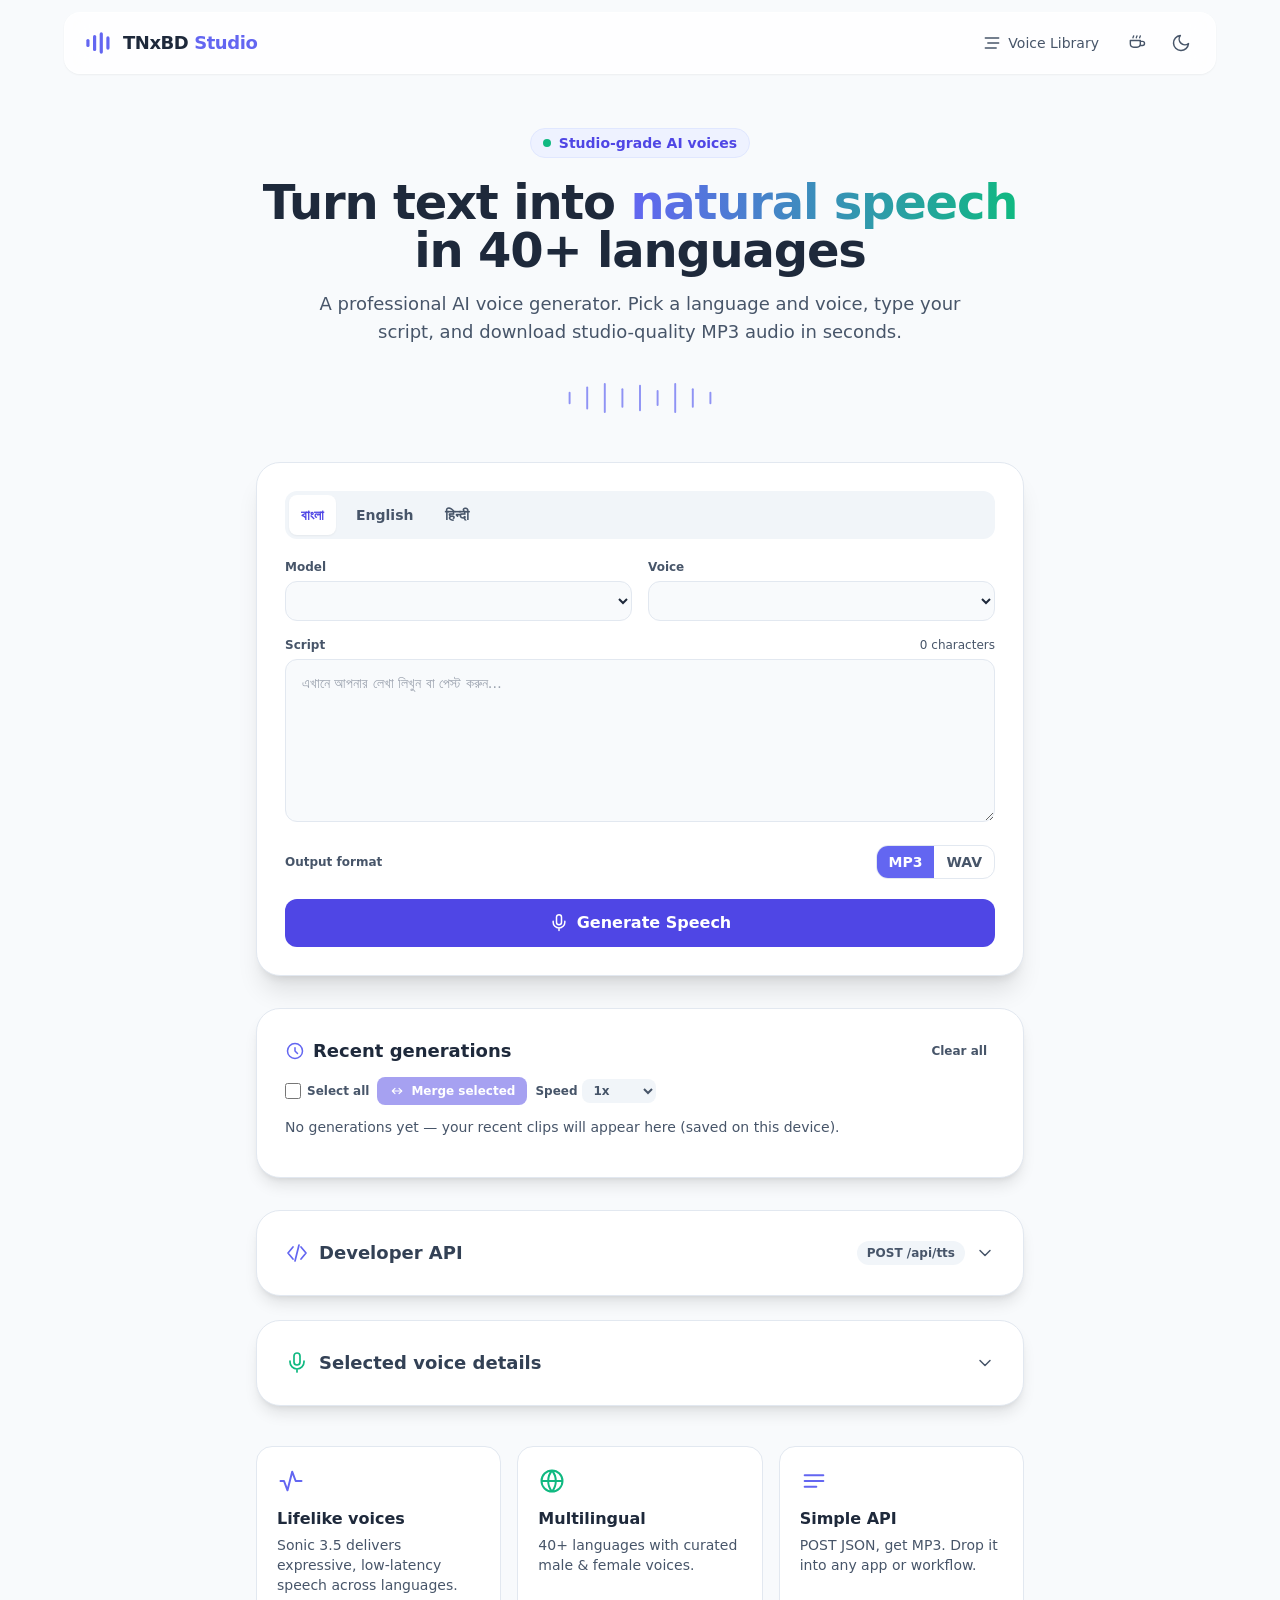
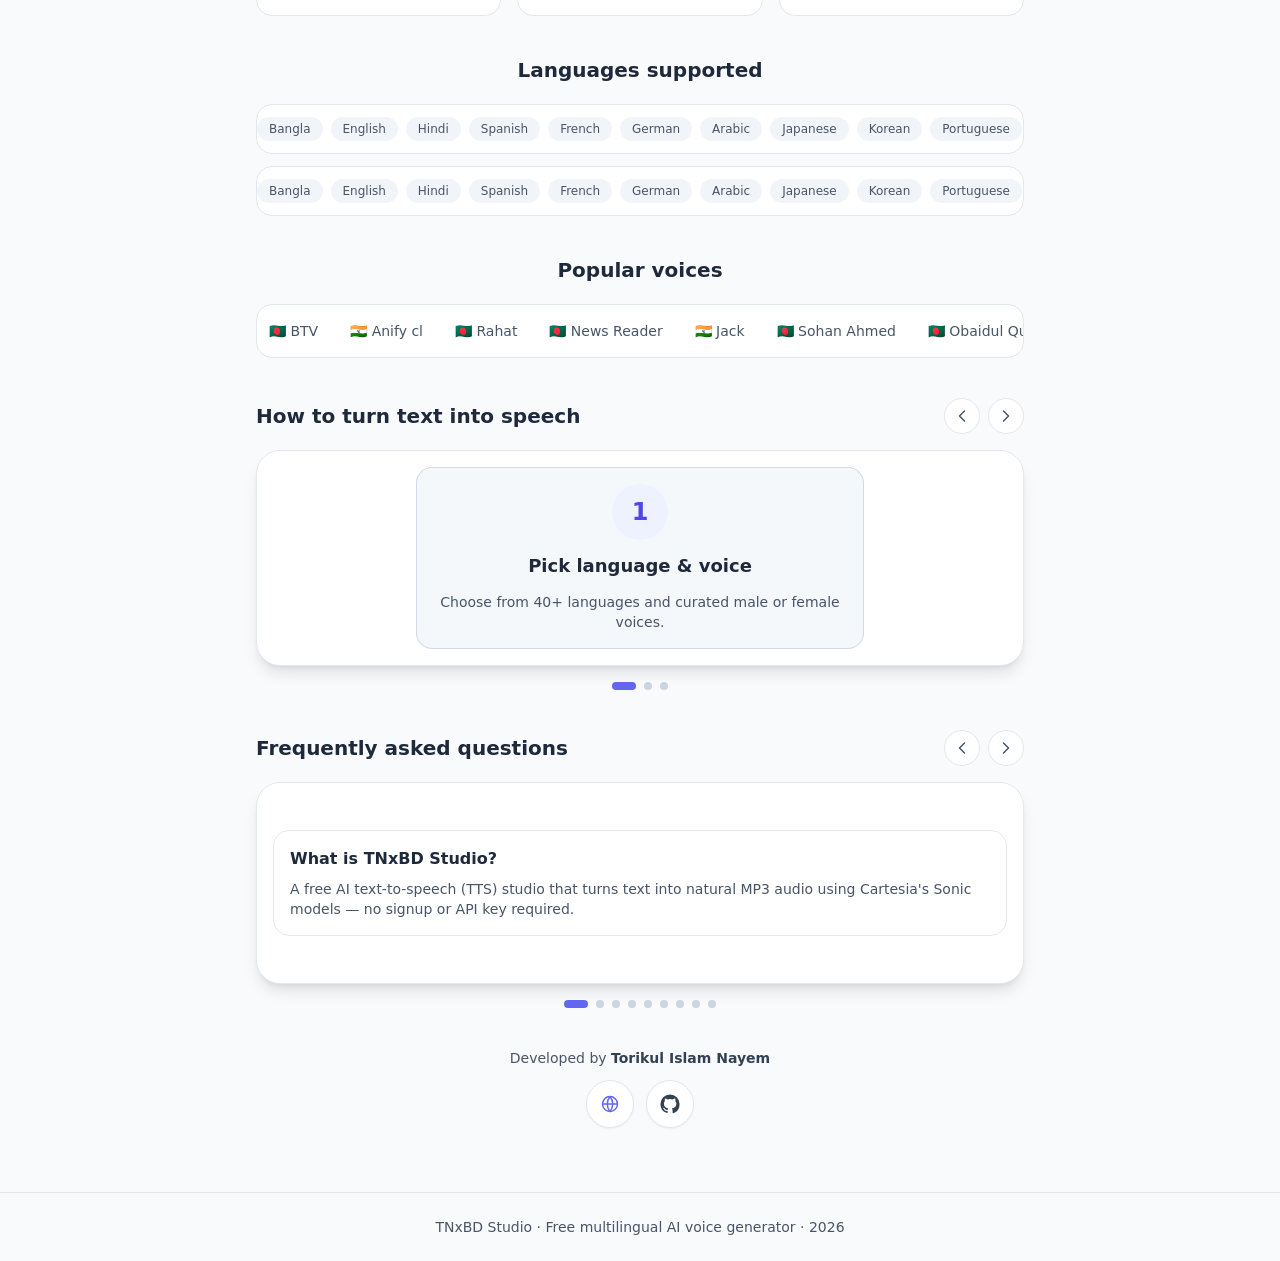
==== commit d62d0a82: "fixes: favicon, font, download label, history quota, a11y, library bugs" ====
--- a/templates/index.html
+++ b/templates/index.html
@@ -9,6 +9,7 @@
   <meta name="author" content="TNxBD Studio" />
   <meta name="robots" content="index, follow, max-image-preview:large" />
   <meta name="theme-color" content="#6366f1" />
+  <link rel="icon" type="image/svg+xml" href="/static/favicon.svg" />
   <script>
     (function () {
       try {
@@ -33,7 +34,7 @@
   <link href="https://fonts.googleapis.com/css2?family=Plus+Jakarta+Sans:wght@300;400;500;600;700;800&display=swap" rel="stylesheet" />
   <link rel="stylesheet" href="/static/tailwind.css" />
   <style>
-    body { font-family: '"Plus Jakarta Sans"', system-ui, sans-serif; }
+    body { font-family: 'Plus Jakarta Sans', system-ui, sans-serif; }
     .glass { backdrop-filter: blur(12px); }
     .grad-text { background: linear-gradient(90deg,#6366f1,#10b981); -webkit-background-clip: text; background-clip: text; color: transparent; }
     @keyframes pulse-ring { 0%{transform:scale(.8);opacity:.7} 100%{transform:scale(2.2);opacity:0} }
@@ -305,7 +306,7 @@
               </div>
               <div class="mt-2 flex items-center gap-3">
                 <span id="curTime" class="text-xs font-medium text-slate-600 dark:text-slate-400 tabular-nums w-10 text-right">0:00</span>
-                <div id="seek" class="group relative flex-1 h-2 rounded-full bg-slate-200 dark:bg-slate-700 cursor-pointer select-none">
+                <div id="seek" class="group relative flex-1 h-2 rounded-full bg-slate-200 dark:bg-slate-700 cursor-pointer select-none" role="slider" tabindex="0" aria-label="Seek audio" aria-valuemin="0" aria-valuemax="100" aria-valuenow="0">
                   <div id="seekFill" class="absolute left-0 top-0 h-full rounded-full bg-cta-500" style="width:0%"></div>
                   <div id="seekKnob" class="absolute top-1/2 -translate-y-1/2 w-3.5 h-3.5 rounded-full bg-white border-2 border-cta-500 shadow opacity-0 group-hover:opacity-100 transition-opacity" style="left:0%"></div>
                 </div>
@@ -315,7 +316,7 @@
             </div>
             <a id="downloadBtn" href="#" download="tts.mp3" class="shrink-0 cursor-pointer inline-flex items-center gap-1.5 text-sm font-semibold text-brand-600 dark:text-brand-300 hover:text-brand-700 px-3 py-2 rounded-lg hover:bg-brand-50 dark:hover:bg-slate-800 transition-colors">
               <svg class="w-4 h-4" viewBox="0 0 24 24" fill="none" stroke="currentColor" stroke-width="1.8"><path d="M12 3v12m0 0 4-4m-4 4-4-4M5 21h14" stroke-linecap="round" stroke-linejoin="round"/></svg>
-              MP3
+              <span id="dlLabel">MP3</span>
             </a>
           </div>
         </div>
@@ -361,12 +362,20 @@
             <div class="flex-1 min-w-0">
               <p class="text-sm font-semibold text-brand-700 dark:text-brand-300">Merged audio</p>
               <p id="mergedMeta" class="text-[11px] font-medium text-slate-600 dark:text-slate-400"></p>
+              <div class="mt-2 h-1.5 w-full rounded-full bg-slate-200 dark:bg-slate-700 overflow-hidden">
+                <div id="mergeProgress" class="h-full w-0 bg-cta-500 transition-all duration-200"></div>
+              </div>
               <audio id="mergedAudio" class="hidden"></audio>
             </div>
-            <a id="mergedDownload" href="#" download="merged.wav" class="shrink-0 cursor-pointer inline-flex items-center gap-1.5 text-sm font-semibold text-brand-600 dark:text-brand-300 hover:text-brand-700 px-3 py-2 rounded-lg hover:bg-brand-50 dark:hover:bg-slate-800 transition-colors">
-              <svg class="w-4 h-4" viewBox="0 0 24 24" fill="none" stroke="currentColor" stroke-width="1.8"><path d="M12 3v12m0 0 4-4m-4 4-4-4M5 21h14" stroke-linecap="round" stroke-linejoin="round"/></svg>
-              WAV
-            </a>
+            <div class="flex items-center gap-2 shrink-0">
+              <select id="mergedFmt" class="bg-slate-100 dark:bg-slate-800 rounded-lg px-2 py-1.5 text-sm font-semibold text-slate-700 dark:text-slate-200 outline-none cursor-pointer" aria-label="Merged file format">
+                <option value="wav" selected>WAV</option><option value="mp3">MP3</option>
+              </select>
+              <a id="mergedDownload" href="#" download="merged.wav" class="cursor-pointer inline-flex items-center gap-1.5 text-sm font-semibold text-brand-600 dark:text-brand-300 hover:text-brand-700 px-3 py-2 rounded-lg hover:bg-brand-50 dark:hover:bg-slate-800 transition-colors">
+                <svg class="w-4 h-4" viewBox="0 0 24 24" fill="none" stroke="currentColor" stroke-width="1.8"><path d="M12 3v12m0 0 4-4m-4 4-4-4M5 21h14" stroke-linecap="round" stroke-linejoin="round"/></svg>
+                Download
+              </a>
+            </div>
           </div>
         </section>
 
@@ -627,7 +636,7 @@
 
   <!-- Support modal -->
   <div id="supportModal" class="fixed inset-0 z-[60] hidden items-center justify-center bg-slate-900/60 backdrop-blur-sm p-4">
-    <div class="modal-card w-full max-w-md rounded-2xl bg-white dark:bg-slate-900 border border-slate-200 dark:border-slate-800 shadow-2xl p-6 relative">
+    <div class="modal-card w-full max-w-md rounded-2xl bg-white dark:bg-slate-900 border border-slate-200 dark:border-slate-800 shadow-2xl p-6 relative" role="dialog" aria-modal="true" aria-label="Support TNxBD Studio">
       <button id="closeModal" class="absolute top-3 right-3 w-8 h-8 grid place-items-center rounded-lg text-slate-600 hover:text-slate-700 dark:hover:text-slate-200 hover:bg-slate-100 dark:hover:bg-slate-800 cursor-pointer" aria-label="Close">
         <svg class="w-5 h-5" viewBox="0 0 24 24" fill="none" stroke="currentColor" stroke-width="1.8"><path d="M6 6l12 12M18 6L6 18" stroke-linecap="round"/></svg>
       </button>
@@ -667,6 +676,7 @@
     </div>
   </div>
 
+  <script src="/static/lame.min.js"></script>
   <script>
     const PLACEHOLDERS = {
       bn: 'এখানে আপনার লেখা লিখুন বা পেস্ট করুন…',
@@ -783,7 +793,7 @@
     let challengeToken = '';
     const VFY_KEY = 'tnxbd_vfy';
     function setVerified(ttl) { try { localStorage.setItem(VFY_KEY, JSON.stringify({ exp: Date.now() + ttl * 1000 })); } catch (e) {} }
-    function isVerified() { try { const v = JSON.parse(localStorage.getItem(VFY_KEY) || '{}'); return v.exp && v.exp > Date.now() + 8000; } catch (e) { return false; } }
+    function isVerified() { try { const v = JSON.parse(localStorage.getItem(VFY_KEY) || '{}'); return v.exp && v.exp > Date.now(); } catch (e) { return false; } }
     function revealApi() {
       $('apiLocked').classList.add('hidden');
       $('apiReveal').classList.remove('hidden');
@@ -858,6 +868,7 @@
       $('seekFill').style.width = p + '%';
       $('seekKnob').style.left = p + '%';
       $('curTime').textContent = fmtTime(audio.currentTime);
+      $('seek').setAttribute('aria-valuenow', Math.round(p));
     });
     function seekFromEvent(e) {
       const r = $('seek').getBoundingClientRect();
@@ -871,6 +882,17 @@
       const up = () => { document.removeEventListener('pointermove', move); document.removeEventListener('pointerup', up); };
       document.addEventListener('pointermove', move);
       document.addEventListener('pointerup', up);
+    });
+    $('seek').addEventListener('keydown', (e) => {
+      if (!audio.duration) return;
+      let t = audio.currentTime;
+      if (e.key === 'ArrowLeft') t -= 5;
+      else if (e.key === 'ArrowRight') t += 5;
+      else if (e.key === 'Home') t = 0;
+      else if (e.key === 'End') t = audio.duration;
+      else return;
+      e.preventDefault();
+      audio.currentTime = Math.min(audio.duration, Math.max(0, t));
     });
 
     $('genBtn').addEventListener('click', async () => {
@@ -903,9 +925,12 @@
         }
         const blob = await res.blob();
         const url = URL.createObjectURL(blob);
+        if (window._lastGenUrl) { try { URL.revokeObjectURL(window._lastGenUrl); } catch (e) {} }
+        window._lastGenUrl = url;
         audio.src = url;
         $('downloadBtn').href = url;
         $('downloadBtn').download = `tts-${currentLang}.${getFmt()}`;
+        $('dlLabel').textContent = getFmt().toUpperCase();
         const vName = (currentLang === 'uid') ? ('Custom UID ' + ($('uidInput').value.trim().slice(0, 8) + '…'))
           : ($('voiceSel').selectedOptions[0] ? $('voiceSel').selectedOptions[0].textContent.split(' · ')[0] : '');
         $('audioMeta').textContent = `${$('modelSel').value} · ${vName} · ${getFmt().toUpperCase()}`;
@@ -966,8 +991,8 @@
 
     // support modal
     const modal = $('supportModal');
-    const openModal = () => { modal.classList.remove('hidden'); modal.classList.add('flex'); };
-    const closeModal = () => { modal.classList.add('hidden'); modal.classList.remove('flex'); };
+    const openModal = () => { modal.classList.remove('hidden'); modal.classList.add('flex'); try { $('closeModal').focus(); } catch (e) {} };
+    const closeModal = () => { modal.classList.add('hidden'); modal.classList.remove('flex'); try { $('coffeeBtn').focus(); } catch (e) {} };
     $('coffeeBtn').addEventListener('click', openModal);
     $('closeModal').addEventListener('click', closeModal);
     modal.addEventListener('click', (e) => { if (e.target === modal) closeModal(); });
@@ -1054,6 +1079,7 @@
       $('fmtWav').setAttribute('aria-pressed', String(w));
       styleFmt();
       saveSel('tts_format', f);
+      const dl = $('dlLabel'); if (dl) dl.textContent = w ? 'WAV' : 'MP3';
       updateSnippet();
     }
     $('fmtMp3').addEventListener('click', () => setFmt('mp3'));
@@ -1065,7 +1091,13 @@
     function loadHistory() { try { return JSON.parse(localStorage.getItem(HKEY) || '[]'); } catch (e) { return []; } }
     function saveHistory(arr) {
       try { localStorage.setItem(HKEY, JSON.stringify(arr)); }
-      catch (e) { if (arr.length > 1) { arr.pop(); saveHistory(arr); } }
+      catch (e) {
+        try {
+          if (arr.length > 2) arr = arr.slice(0, Math.max(1, Math.ceil(arr.length / 2)));
+          else arr = arr.slice(0, Math.max(0, arr.length - 1));
+          localStorage.setItem(HKEY, JSON.stringify(arr));
+        } catch (e2) {}
+      }
     }
     function blobToDataURL(blob) {
       return new Promise((res, rej) => {
@@ -1134,10 +1166,10 @@
         row.querySelector('.hist-edit').addEventListener('click', (e) => { e.stopPropagation(); recallText(item); });
         row.querySelector('[data-recall]').addEventListener('click', () => recallText(item));
         row.querySelector('.hist-del').addEventListener('click', () => {
-          let arr = loadHistory(); arr = arr.filter(x => x.id !== item.id); saveHistory(arr); selectedIds.delete(item.id); renderHistory();
+          let arr = loadHistory(); arr = arr.filter(x => x.id !== item.id); saveHistory(arr); removeSelection(item.id); renderHistory();
         });
         row.querySelector('.hist-select').addEventListener('change', (e) => {
-          if (e.target.checked) selectedIds.add(item.id); else selectedIds.delete(item.id);
+          if (e.target.checked) addSelection(item.id); else removeSelection(item.id);
           syncSelectAll();
         });
         list.appendChild(row);
@@ -1146,11 +1178,15 @@
     }
     $('historyClear').addEventListener('click', () => {
       if (!loadHistory().length) return;
-      if (window.confirm('Clear all saved generations from this device?')) { saveHistory([]); selectedIds.clear(); renderHistory(); }
+      if (window.confirm('Clear all saved generations from this device?')) { saveHistory([]); selectedIds.clear(); selectionOrder.length = 0; renderHistory(); }
     });
 
     // ---- Selection state + merge toolbar ----
     const selectedIds = new Set();
+    const selectionOrder = [];   // ids in the order the user selected them
+    function addSelection(id) { if (!selectedIds.has(id)) { selectedIds.add(id); selectionOrder.push(id); } }
+    function removeSelection(id) { selectedIds.delete(id); const i = selectionOrder.indexOf(id); if (i >= 0) selectionOrder.splice(i, 1); }
+    function selectedItems() { const h = loadHistory(); return selectionOrder.filter(id => h.some(v => v.id === id)).map(id => h.find(v => v.id === id)); }
     function syncSelectAll() {
       const h = loadHistory();
       const all = h.length > 0 && h.every(v => selectedIds.has(v.id));
@@ -1169,16 +1205,19 @@
       const buf = await r.arrayBuffer();
       return await actx().decodeAudioData(buf);
     }
-    function concatAudio(buffers) {
+    function concatAudio(buffers, gapSec) {
+      gapSec = gapSec || 0;
       const c = actx();
       const ch = Math.max.apply(null, buffers.map(b => b.numberOfChannels));
-      const len = buffers.reduce((s, b) => s + b.length, 0);
       const sr = buffers[0].sampleRate;
+      const gap = Math.round(sr * gapSec);
+      const len = buffers.reduce((s, b) => s + b.length, 0) + Math.max(0, buffers.length - 1) * gap;
       const out = c.createBuffer(ch, len, sr);
       let off = 0;
-      buffers.forEach(b => {
+      buffers.forEach((b, idx) => {
         for (let i = 0; i < ch; i++) out.getChannelData(i).set(b.getChannelData(Math.min(i, b.numberOfChannels - 1)), off);
         off += b.length;
+        if (idx < buffers.length - 1) off += gap; // brief silence between clips
       });
       return out;
     }
@@ -1196,6 +1235,27 @@
       }
       return new Blob([ab], { type: 'audio/wav' });
     }
+    function floatToInt16(f) {
+      const out = new Int16Array(f.length);
+      for (let i = 0; i < f.length; i++) { let s = Math.max(-1, Math.min(1, f[i])); out[i] = s < 0 ? s * 0x8000 : s * 0x7FFF; }
+      return out;
+    }
+    function bufferToMp3(buffer) {
+      if (typeof lamejs === 'undefined' || !lamejs.Mp3Encoder) throw new Error('mp3 unavailable');
+      const ch = buffer.numberOfChannels, sr = buffer.sampleRate;
+      const enc = new lamejs.Mp3Encoder(ch, sr, 128);
+      const block = 1152;
+      const L = floatToInt16(buffer.getChannelData(0));
+      const R = ch > 1 ? floatToInt16(buffer.getChannelData(1)) : L;
+      const data = [];
+      for (let i = 0; i < L.length; i += block) {
+        const lc = L.subarray(i, i + block), rc = R.subarray(i, i + block);
+        const mp3 = ch > 1 ? enc.encodeBuffer(lc, rc) : enc.encodeBuffer(lc);
+        if (mp3.length) data.push(new Uint8Array(mp3));
+      }
+      const end = enc.flush(); if (end.length) data.push(new Uint8Array(end));
+      return new Blob(data, { type: 'audio/mpeg' });
+    }
     async function renderAtSpeed(buffer, speed) {
       if (!speed || speed === 1) return buffer;
       const off = new OfflineAudioContext(buffer.numberOfChannels, Math.max(1, Math.ceil(buffer.length / speed)), buffer.sampleRate);
@@ -1203,29 +1263,49 @@
       return await off.startRendering();
     }
     let mergedRawBuffer = null, mergedUrl = null;
+    function setMergeProgress(pct, status) {
+      const bar = $('mergeProgress');
+      bar.style.width = Math.max(0, Math.min(100, pct)) + '%';
+      if (status) $('mergeStatus').textContent = status;
+    }
     async function applyMergedSpeed() {
       if (!mergedRawBuffer) return;
       const speed = parseFloat($('histSpeed').value) || 1;
+      const fmt = $('mergedFmt').value;
       const finalBuf = await renderAtSpeed(mergedRawBuffer, speed);
+      let blob, ext, type;
+      if (fmt === 'mp3') {
+        try { blob = await bufferToMp3(finalBuf); ext = 'mp3'; type = 'audio/mpeg'; }
+        catch (e) { blob = bufferToWav(finalBuf); ext = 'wav'; type = 'audio/wav'; }
+      } else { blob = bufferToWav(finalBuf); ext = 'wav'; type = 'audio/wav'; }
       if (mergedUrl) URL.revokeObjectURL(mergedUrl);
-      mergedUrl = URL.createObjectURL(bufferToWav(finalBuf));
-      $('mergedAudio').src = mergedUrl;
-      $('mergedMeta').textContent = selectedIds.size + ' clips · ' + speed + 'x · WAV';
+      mergedUrl = URL.createObjectURL(blob);
+      const au = $('mergedAudio'); au.src = mergedUrl; au.type = type;
+      const dl = $('mergedDownload'); dl.href = mergedUrl; dl.download = 'merged.' + ext;
+      const n = selectedItems().length;
+      $('mergedMeta').textContent = n + ' clips · ' + speed + 'x · ' + ext.toUpperCase();
       $('mergedPanel').classList.remove('hidden');
-      $('mergeStatus').textContent = selectedIds.size + ' clips merged';
     }
     async function buildMerged() {
-      const h = loadHistory();
-      const sel = h.filter(v => selectedIds.has(v.id));
+      const sel = selectedItems();
       if (sel.length < 2) { $('mergeStatus').textContent = 'Select at least 2 clips.'; return; }
-      $('mergeStatus').textContent = 'Merging…';
+      $('mergeBtn').disabled = true;
+      setMergeProgress(0, 'Preparing…');
       try {
         const dec = [];
-        for (const it of sel) dec.push(await decodeUrl(it.audio));
-        mergedRawBuffer = concatAudio(dec);
+        for (let i = 0; i < sel.length; i++) {
+          dec.push(await decodeUrl(sel[i].audio));
+          setMergeProgress((i + 1) / sel.length * 90, 'Decoding ' + (i + 1) + '/' + sel.length + '…');
+        }
+        mergedRawBuffer = concatAudio(dec, 0.25);
+        setMergeProgress(95, 'Rendering…');
         await applyMergedSpeed();
+        setMergeProgress(100, '');
+        $('mergeStatus').textContent = sel.length + ' clips merged';
       } catch (e) {
         $('mergeStatus').textContent = 'Merge failed (unsupported audio?).';
+      } finally {
+        $('mergeBtn').disabled = false;
       }
     }
 
@@ -1247,9 +1327,11 @@
     $('histSpeed').addEventListener('change', () => { if (mergedRawBuffer) applyMergedSpeed(); });
     $('histSelectAll').addEventListener('change', (e) => {
       const h = loadHistory();
-      if (e.target.checked) h.forEach(v => selectedIds.add(v.id)); else selectedIds.clear();
+      selectedIds.clear(); selectionOrder.length = 0;
+      if (e.target.checked) { h.slice().reverse().forEach(v => { selectedIds.add(v.id); selectionOrder.push(v.id); }); }
       renderHistory();
     });
+    $('mergedFmt').addEventListener('change', () => { if (mergedRawBuffer) applyMergedSpeed(); });
     $('mergedPlay').addEventListener('click', () => { const a = $('mergedAudio'); if (a.paused) a.play(); else a.pause(); });
     $('mergedAudio').addEventListener('play', () => { $('mergedPlay').innerHTML = '<svg class="w-5 h-5" viewBox="0 0 24 24" fill="currentColor"><path d="M6 5h4v14H6zM14 5h4v14h-4z"/></svg>'; });
     $('mergedAudio').addEventListener('pause', () => { $('mergedPlay').innerHTML = '<svg class="w-5 h-5" viewBox="0 0 24 24" fill="currentColor"><path d="M8 5v14l11-7z"/></svg>'; });
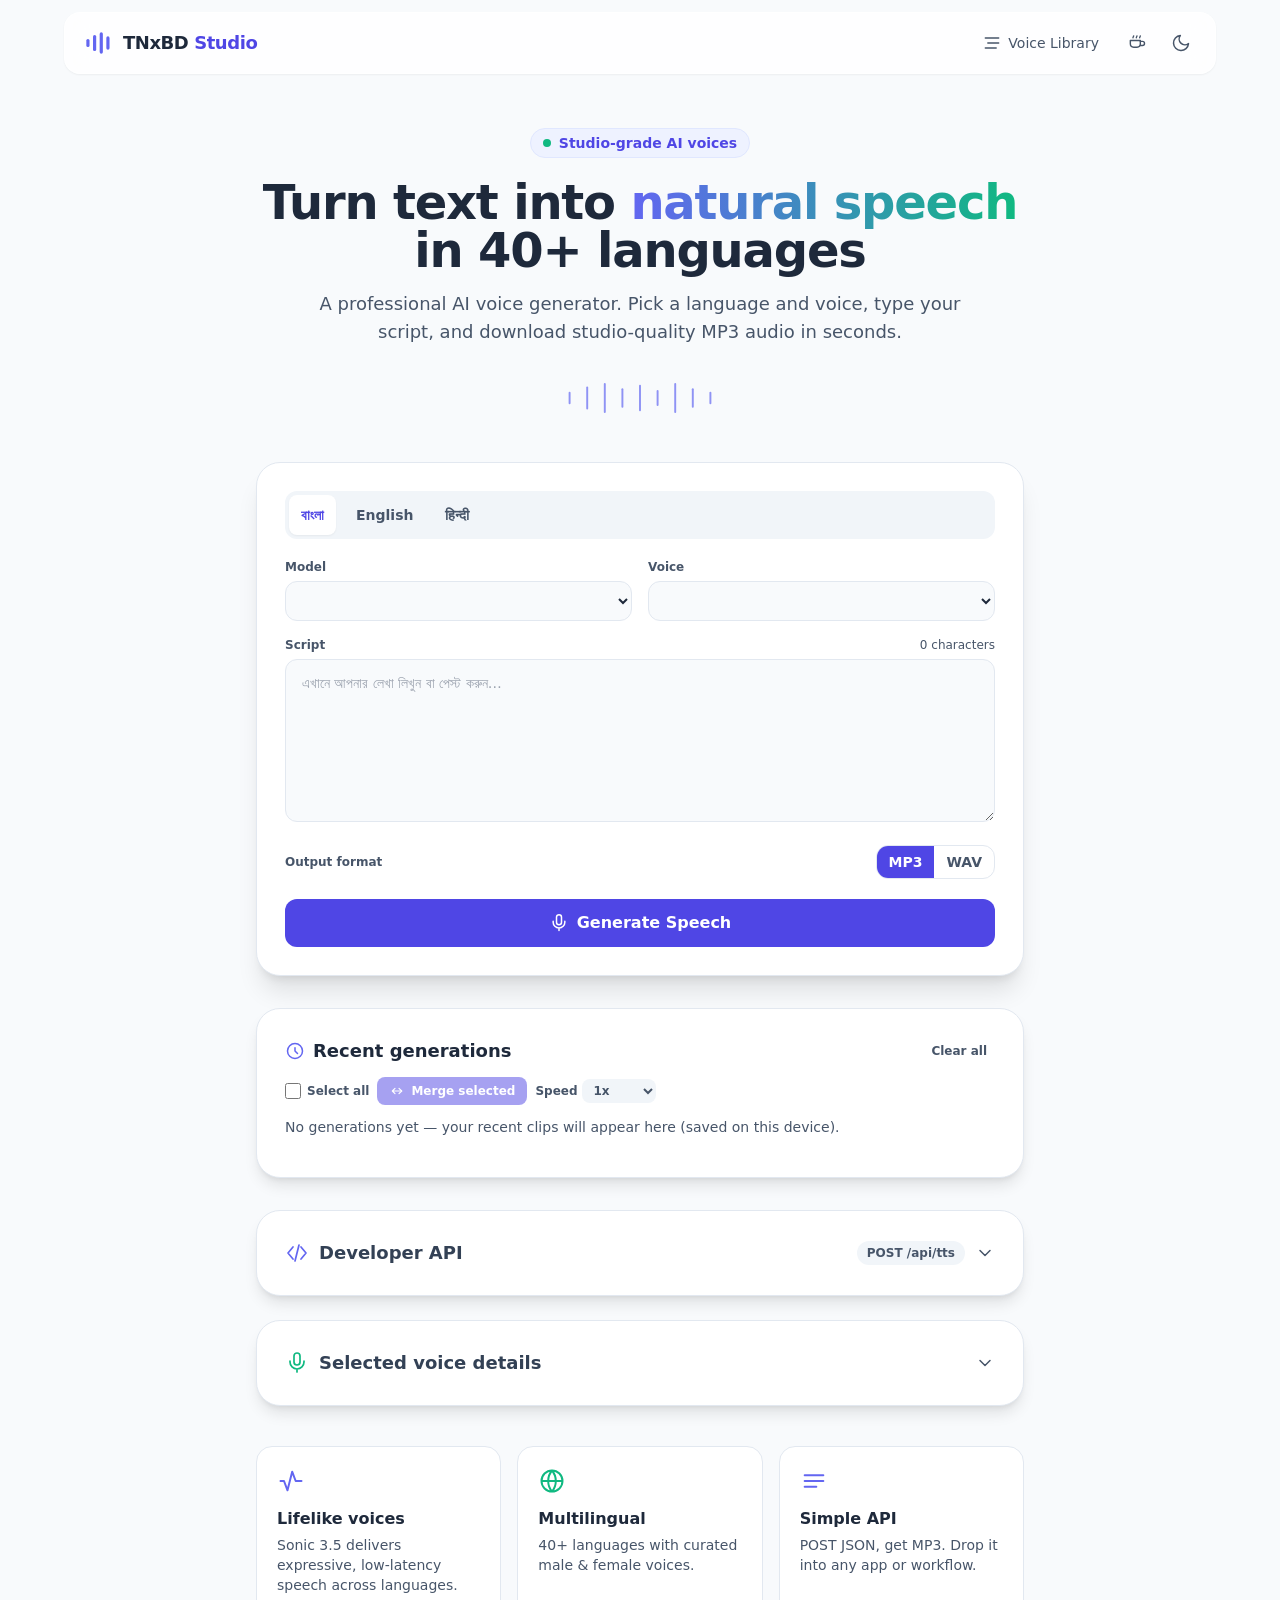
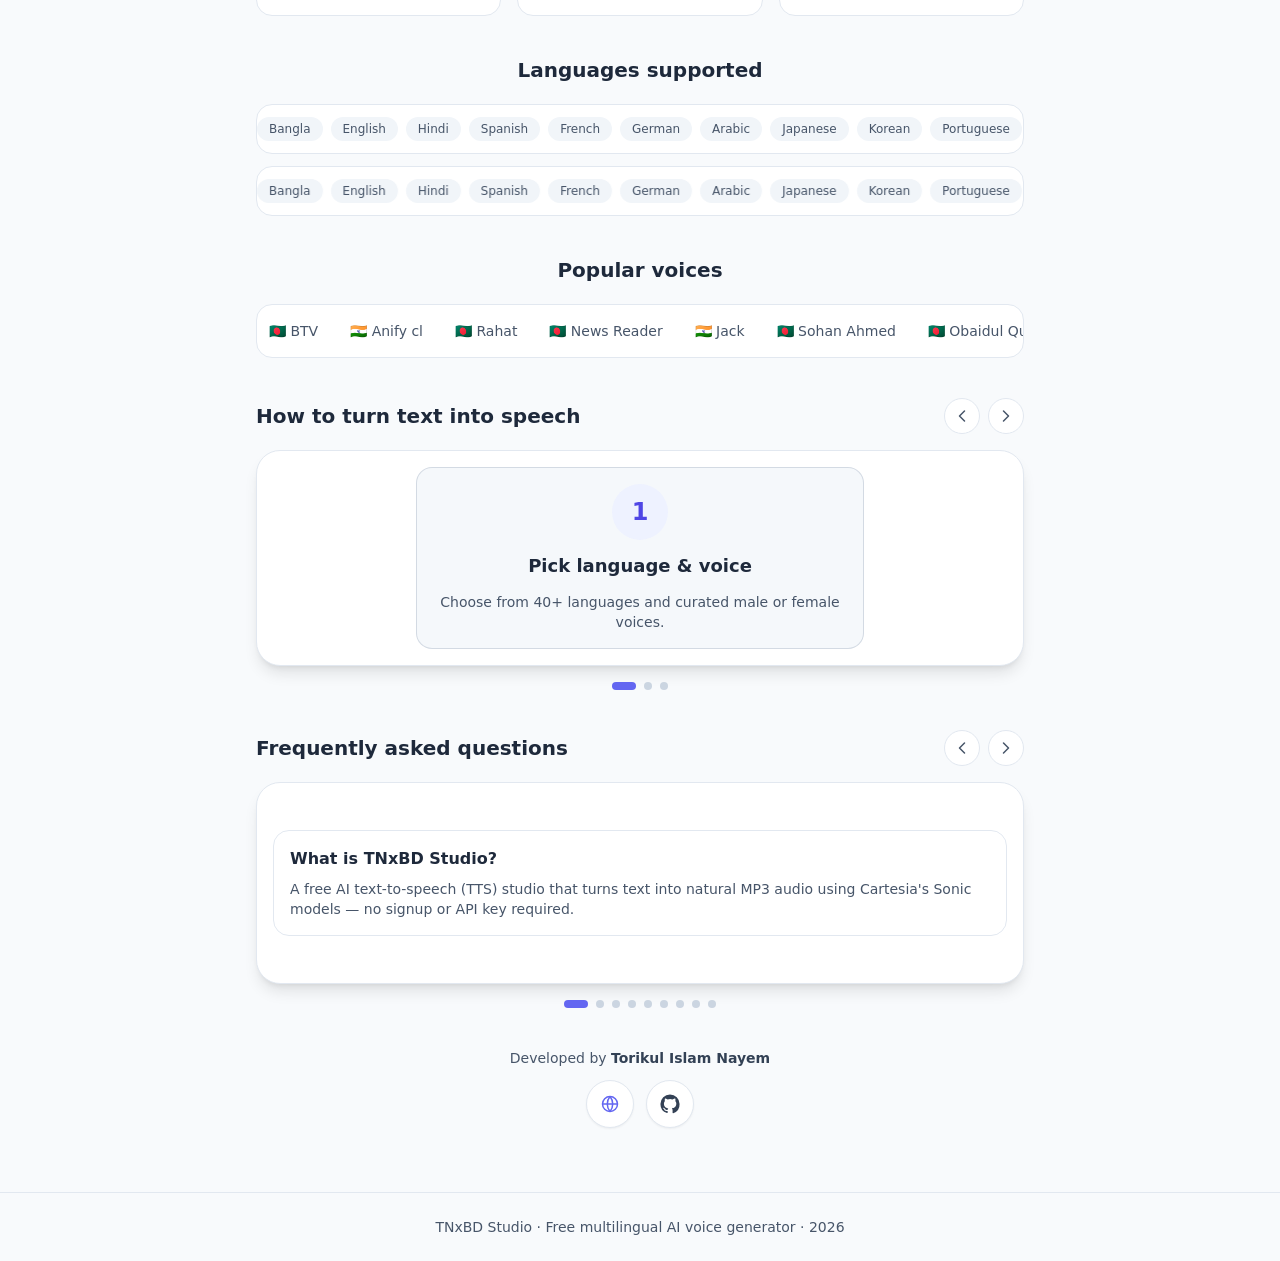
==== commit e78c8010: "perf: lazy-load lamejs, animated GIF favicon, contrast fixes" ====
--- a/templates/index.html
+++ b/templates/index.html
@@ -9,7 +9,7 @@
   <meta name="author" content="TNxBD Studio" />
   <meta name="robots" content="index, follow, max-image-preview:large" />
   <meta name="theme-color" content="#6366f1" />
-  <link rel="icon" type="image/svg+xml" href="/static/favicon.svg" />
+  <link rel="icon" href="/static/favicon.gif" type="image/gif" />
   <script>
     (function () {
       try {
@@ -187,7 +187,7 @@
             <rect x="19" y="7" width="2.4" height="10" rx="1.2" fill="currentColor" stroke="none"/>
           </g>
         </svg>
-        <span class="font-extrabold text-lg tracking-tight">TNxBD <span class="text-brand-500">Studio</span></span>
+        <span class="font-extrabold text-lg tracking-tight">TNxBD <span class="text-brand-600">Studio</span></span>
       </div>
       <div class="flex items-center gap-2">
         <a href="/library" aria-label="Voice Library" class="inline-flex items-center gap-1.5 text-slate-600 dark:text-slate-300 hover:text-brand-600 px-2 sm:px-3 py-1.5 rounded-lg hover:bg-slate-100 dark:hover:bg-slate-800 transition-colors cursor-pointer">
@@ -676,7 +676,6 @@
     </div>
   </div>
 
-  <script src="/static/lame.min.js"></script>
   <script>
     const PLACEHOLDERS = {
       bn: 'এখানে আপনার লেখা লিখুন বা পেস্ট করুন…',
@@ -1070,7 +1069,7 @@
       ['fmtMp3', 'fmtWav'].forEach(id => {
         const on = $(id).getAttribute('aria-pressed') === 'true';
         $(id).className = 'px-3 py-1.5 text-sm font-semibold cursor-pointer transition-colors ' +
-          (on ? 'bg-brand-500 text-white' : 'text-slate-600 dark:text-slate-400 hover:bg-slate-100 dark:hover:bg-slate-800');
+          (on ? 'bg-brand-600 text-white' : 'text-slate-600 dark:text-slate-400 hover:bg-slate-100 dark:hover:bg-slate-800');
       });
     }
     function setFmt(f) {
@@ -1240,7 +1239,20 @@
       for (let i = 0; i < f.length; i++) { let s = Math.max(-1, Math.min(1, f[i])); out[i] = s < 0 ? s * 0x8000 : s * 0x7FFF; }
       return out;
     }
-    function bufferToMp3(buffer) {
+    let _lamePromise = null;
+    function ensureLame() {
+      if (typeof lamejs !== 'undefined' && lamejs.Mp3Encoder) return Promise.resolve();
+      if (_lamePromise) return _lamePromise;
+      _lamePromise = new Promise((res, rej) => {
+        const s = document.createElement('script');
+        s.src = '/static/lame.min.js'; s.async = true;
+        s.onload = () => res(); s.onerror = () => rej(new Error('lame load failed'));
+        document.head.appendChild(s);
+      });
+      return _lamePromise;
+    }
+    async function bufferToMp3(buffer) {
+      await ensureLame();
       if (typeof lamejs === 'undefined' || !lamejs.Mp3Encoder) throw new Error('mp3 unavailable');
       const ch = buffer.numberOfChannels, sr = buffer.sampleRate;
       const enc = new lamejs.Mp3Encoder(ch, sr, 128);
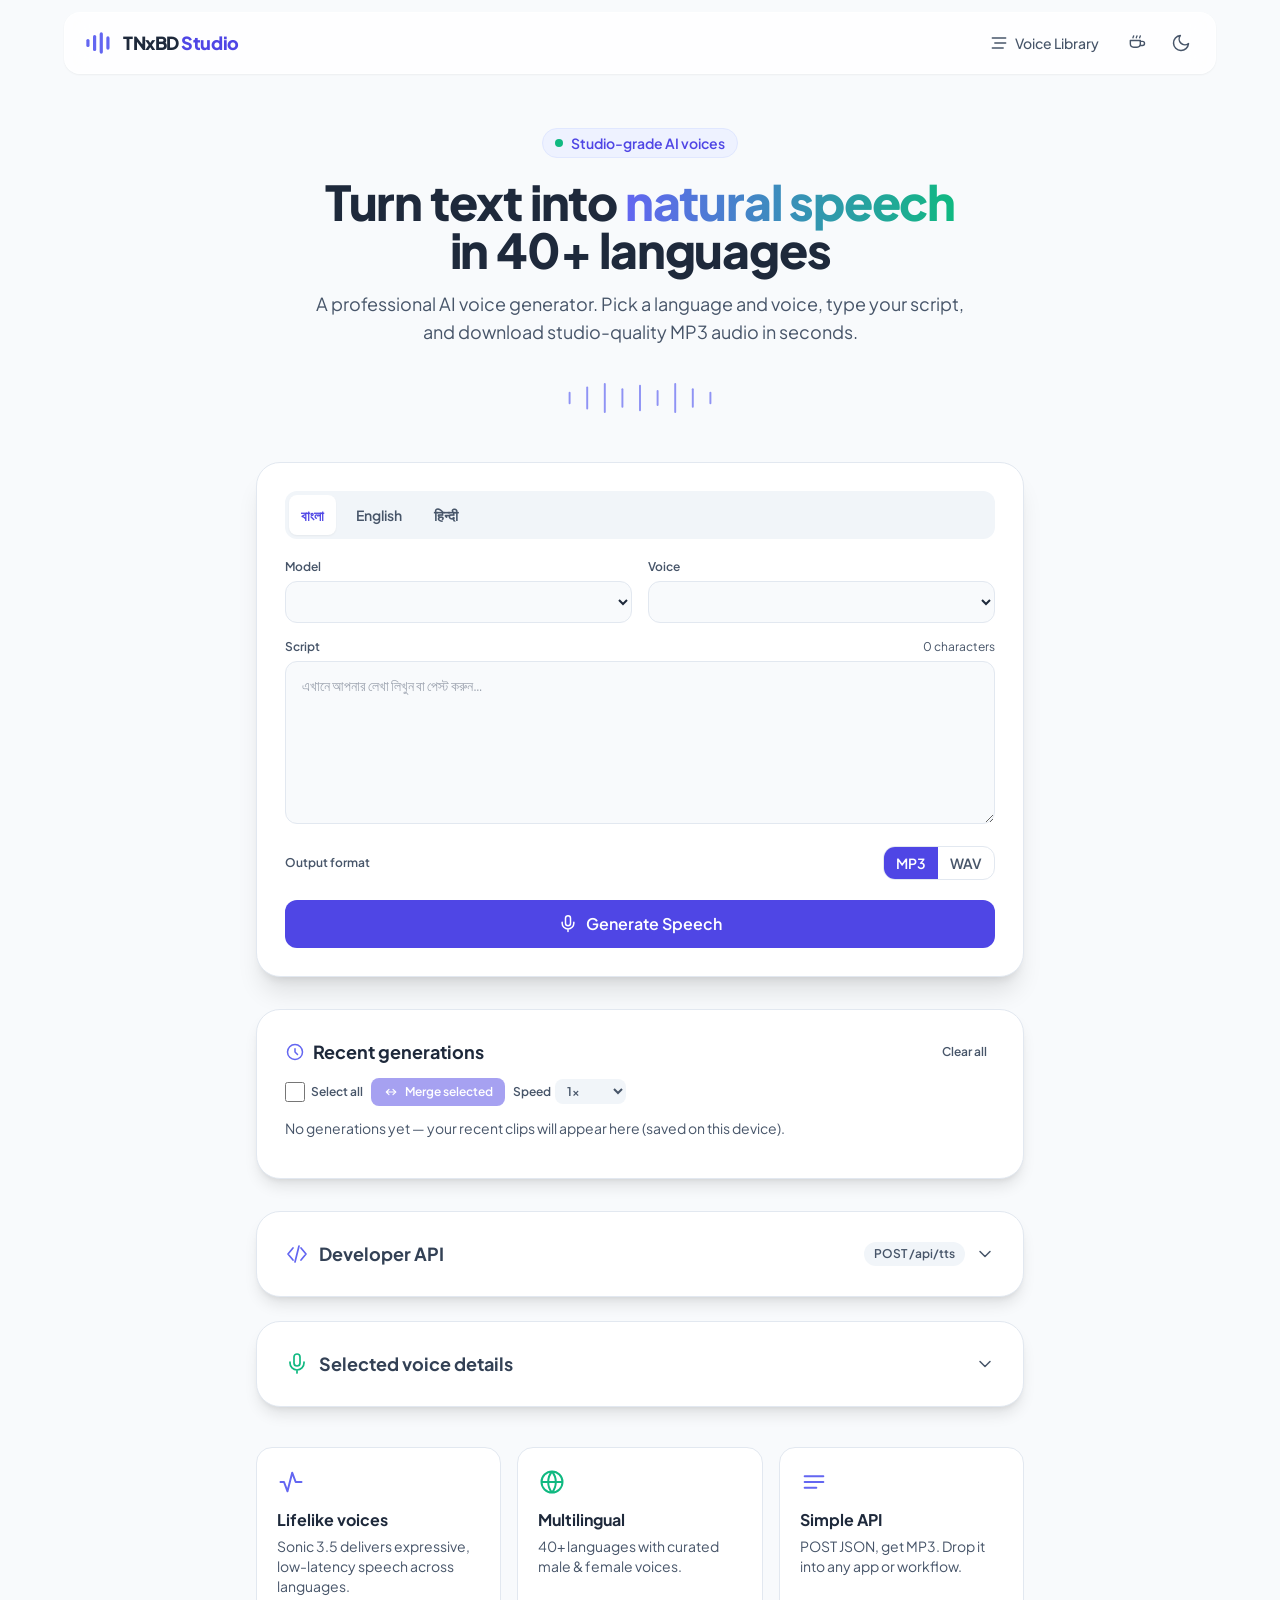
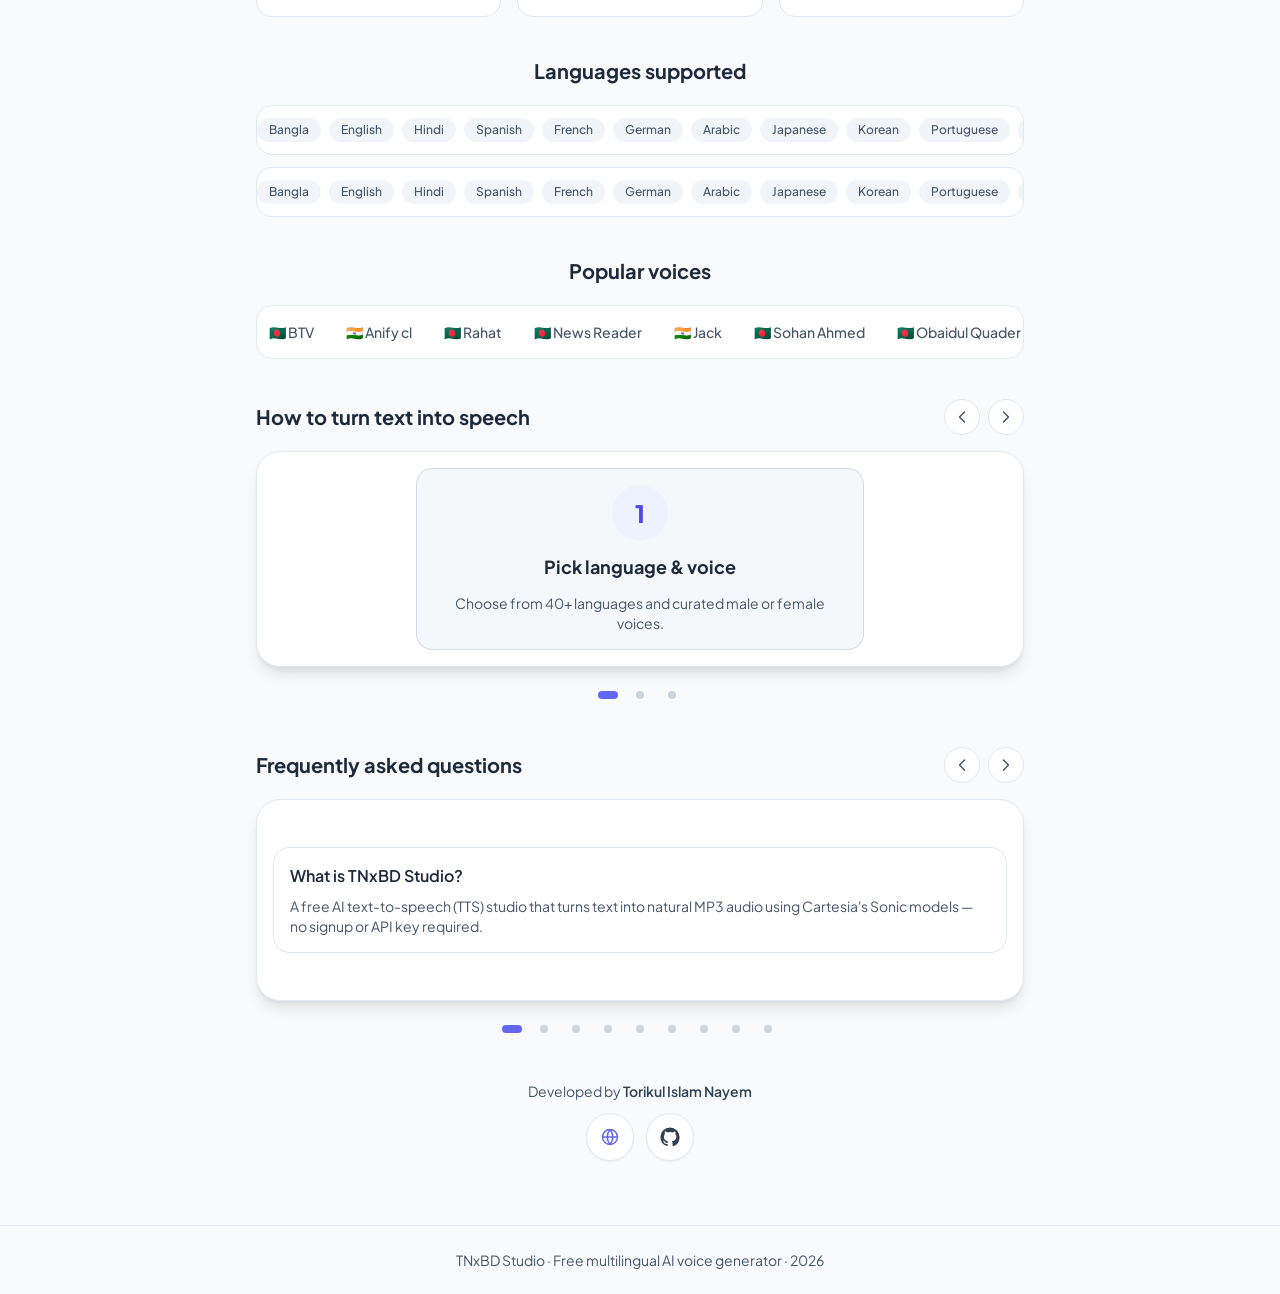
==== commit 11145a18: "perf/seo: self-host font, png favicon, og image, security headers, a11y touch targets" ====
--- a/templates/index.html
+++ b/templates/index.html
@@ -9,7 +9,8 @@
   <meta name="author" content="TNxBD Studio" />
   <meta name="robots" content="index, follow, max-image-preview:large" />
   <meta name="theme-color" content="#6366f1" />
-  <link rel="icon" href="/static/favicon.gif" type="image/gif" />
+  <link rel="icon" href="/static/favicon.png" type="image/png" />
+  <link rel="apple-touch-icon" href="/static/apple-touch-icon.png" />
   <script>
     (function () {
       try {
@@ -29,9 +30,13 @@
   <meta name="twitter:card" content="summary_large_image" />
   <meta name="twitter:title" content="TNxBD Studio — Free Multilingual AI TTS" />
   <meta name="twitter:description" content="Convert text to natural MP3 audio in 40+ languages. Free AI voice generator with a simple JSON API." />
-  <link rel="preconnect" href="https://fonts.googleapis.com" />
-  <link rel="preconnect" href="https://fonts.gstatic.com" crossorigin />
-  <link href="https://fonts.googleapis.com/css2?family=Plus+Jakarta+Sans:wght@300;400;500;600;700;800&display=swap" rel="stylesheet" />
+  <meta property="og:image" content="https://speakee.tnxbd.top/static/og-image.png" />
+  <meta property="og:image:width" content="1200" />
+  <meta property="og:image:height" content="630" />
+  <meta name="twitter:image" content="https://speakee.tnxbd.top/static/og-image.png" />
+  <link rel="preload" as="font" type="font/woff2" href="/static/fonts/pjs-400.woff2" crossorigin />
+  <link rel="preload" as="font" type="font/woff2" href="/static/fonts/pjs-700.woff2" crossorigin />
+  <link rel="stylesheet" href="/static/fonts.css" />
   <link rel="stylesheet" href="/static/tailwind.css" />
   <style>
     body { font-family: 'Plus Jakarta Sans', system-ui, sans-serif; }
@@ -337,7 +342,7 @@
 
           <div class="mt-3 flex flex-wrap items-center gap-2">
             <label class="inline-flex items-center gap-1.5 text-xs font-semibold text-slate-600 dark:text-slate-400 cursor-pointer select-none">
-              <input id="histSelectAll" type="checkbox" class="w-4 h-4 rounded cursor-pointer accent-brand-500" /> Select all
+              <input id="histSelectAll" type="checkbox" class="w-5 h-5 rounded cursor-pointer accent-brand-500" /> Select all
             </label>
             <button id="mergeBtn" disabled class="inline-flex items-center gap-1.5 text-xs font-semibold text-white bg-brand-600 hover:bg-brand-700 disabled:opacity-50 disabled:cursor-not-allowed px-3 py-1.5 rounded-lg transition-colors cursor-pointer">
               <svg class="w-4 h-4" viewBox="0 0 24 24" fill="none" stroke="currentColor" stroke-width="1.8"><path d="M5 12h14M5 12l4-4M5 12l4 4" stroke-linecap="round" stroke-linejoin="round"/><path d="M19 12l-4-4M19 12l-4 4" stroke-linecap="round" stroke-linejoin="round" transform="translate(0 0)"/></svg>
@@ -1008,8 +1013,11 @@
       slides.forEach((s, i) => {
         const d = document.createElement('button');
         d.dataset.i = i;
-        d.className = 'w-2 h-2 rounded-full bg-slate-300 dark:bg-slate-700 transition-all cursor-pointer';
+        d.className = 'w-6 h-6 grid place-items-center rounded-full cursor-pointer';
         d.setAttribute('aria-label', 'Go to slide ' + (i + 1));
+        const dot = document.createElement('span');
+        dot.className = 'w-2 h-2 rounded-full bg-slate-300 dark:bg-slate-700 transition-all';
+        d.appendChild(dot);
         dotsWrap.appendChild(d);
       });
       function go(i) {
@@ -1017,7 +1025,9 @@
         track.style.transform = 'translateX(-' + (idx * 100) + '%)';
         slides.forEach((s, bi) => s.classList.toggle('is-active', bi === idx));
         dotsWrap.querySelectorAll('button').forEach((b, bi) => {
-          b.className = (bi === idx ? 'w-6 h-2 rounded-full bg-brand-500 transition-all cursor-pointer' : 'w-2 h-2 rounded-full bg-slate-300 dark:bg-slate-700 transition-all cursor-pointer');
+          const dot = b.firstChild;
+          if (bi === idx) { dot.className = 'w-5 h-2 rounded-full bg-brand-500 transition-all'; }
+          else { dot.className = 'w-2 h-2 rounded-full bg-slate-300 dark:bg-slate-700 transition-all'; }
         });
       }
       function start() { stop(); timer = setInterval(() => go(idx + 1), 6000); }
@@ -1124,7 +1134,7 @@
         row.className = 'flex items-center gap-3 rounded-xl border border-slate-200 dark:border-slate-700 bg-slate-50 dark:bg-slate-800 px-3 py-2';
         const sel = selectedIds.has(item.id);
         row.innerHTML =
-          '<input type="checkbox" class="hist-select shrink-0 w-4 h-4 rounded cursor-pointer accent-brand-500" data-id="' + item.id + '" ' + (sel ? 'checked' : '') + ' aria-label="Select clip" />' +
+          '<input type="checkbox" class="hist-select shrink-0 w-5 h-5 rounded cursor-pointer accent-brand-500" data-id="' + item.id + '" ' + (sel ? 'checked' : '') + ' aria-label="Select clip" />' +
           '<button class="hist-play w-9 h-9 shrink-0 grid place-items-center rounded-full bg-cta-500 hover:bg-cta-600 text-white cursor-pointer transition-colors" aria-label="Play clip"><svg class="w-4 h-4" viewBox="0 0 24 24" fill="currentColor"><path d="M8 5v14l11-7z"/></svg></button>' +
           '<div class="flex-1 min-w-0 cursor-pointer" data-recall="' + item.id + '" title="Load text into editor">' +
             '<p class="text-sm font-semibold text-slate-700 dark:text-slate-200 truncate">' + escHtml(item.voiceName || 'Voice') + '</p>' +
--- a/static/fonts.css
+++ b/static/fonts.css
@@ -0,0 +1,48 @@
+@font-face  {
+  font-family: 'Plus Jakarta Sans';
+  font-style: normal;
+  font-weight: 300;
+  font-display: swap;
+  src: url(/static/fonts/pjs-300.woff2) format('woff2');
+  unicode-range: U+0000-00FF, U+0131, U+0152-0153, U+02BB-02BC, U+02C6, U+02DA, U+02DC, U+0304, U+0308, U+0329, U+2000-206F, U+20AC, U+2122, U+2191, U+2193, U+2212, U+2215, U+FEFF, U+FFFD;
+}
+@font-face  {
+  font-family: 'Plus Jakarta Sans';
+  font-style: normal;
+  font-weight: 400;
+  font-display: swap;
+  src: url(/static/fonts/pjs-400.woff2) format('woff2');
+  unicode-range: U+0000-00FF, U+0131, U+0152-0153, U+02BB-02BC, U+02C6, U+02DA, U+02DC, U+0304, U+0308, U+0329, U+2000-206F, U+20AC, U+2122, U+2191, U+2193, U+2212, U+2215, U+FEFF, U+FFFD;
+}
+@font-face  {
+  font-family: 'Plus Jakarta Sans';
+  font-style: normal;
+  font-weight: 500;
+  font-display: swap;
+  src: url(/static/fonts/pjs-500.woff2) format('woff2');
+  unicode-range: U+0000-00FF, U+0131, U+0152-0153, U+02BB-02BC, U+02C6, U+02DA, U+02DC, U+0304, U+0308, U+0329, U+2000-206F, U+20AC, U+2122, U+2191, U+2193, U+2212, U+2215, U+FEFF, U+FFFD;
+}
+@font-face  {
+  font-family: 'Plus Jakarta Sans';
+  font-style: normal;
+  font-weight: 600;
+  font-display: swap;
+  src: url(/static/fonts/pjs-600.woff2) format('woff2');
+  unicode-range: U+0000-00FF, U+0131, U+0152-0153, U+02BB-02BC, U+02C6, U+02DA, U+02DC, U+0304, U+0308, U+0329, U+2000-206F, U+20AC, U+2122, U+2191, U+2193, U+2212, U+2215, U+FEFF, U+FFFD;
+}
+@font-face  {
+  font-family: 'Plus Jakarta Sans';
+  font-style: normal;
+  font-weight: 700;
+  font-display: swap;
+  src: url(/static/fonts/pjs-700.woff2) format('woff2');
+  unicode-range: U+0000-00FF, U+0131, U+0152-0153, U+02BB-02BC, U+02C6, U+02DA, U+02DC, U+0304, U+0308, U+0329, U+2000-206F, U+20AC, U+2122, U+2191, U+2193, U+2212, U+2215, U+FEFF, U+FFFD;
+}
+@font-face  {
+  font-family: 'Plus Jakarta Sans';
+  font-style: normal;
+  font-weight: 800;
+  font-display: swap;
+  src: url(/static/fonts/pjs-800.woff2) format('woff2');
+  unicode-range: U+0000-00FF, U+0131, U+0152-0153, U+02BB-02BC, U+02C6, U+02DA, U+02DC, U+0304, U+0308, U+0329, U+2000-206F, U+20AC, U+2122, U+2191, U+2193, U+2212, U+2215, U+FEFF, U+FFFD;
+}
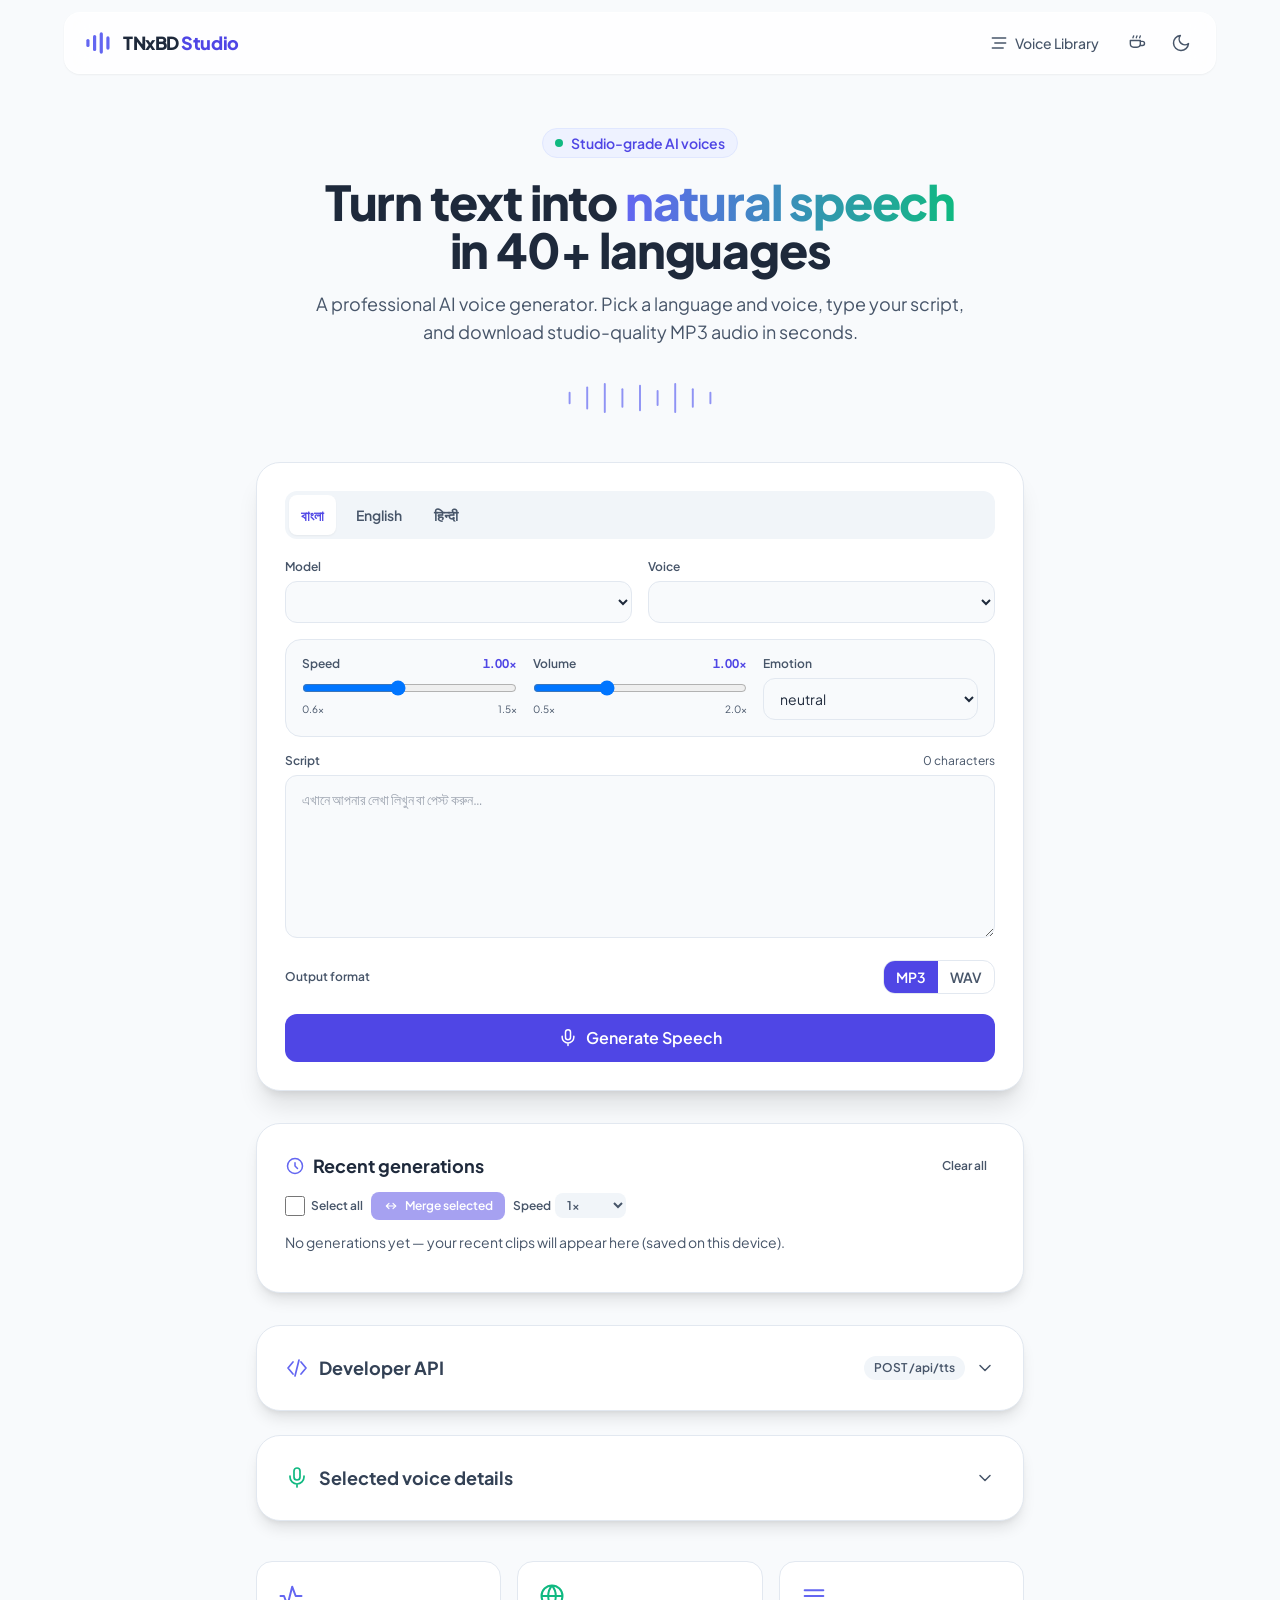
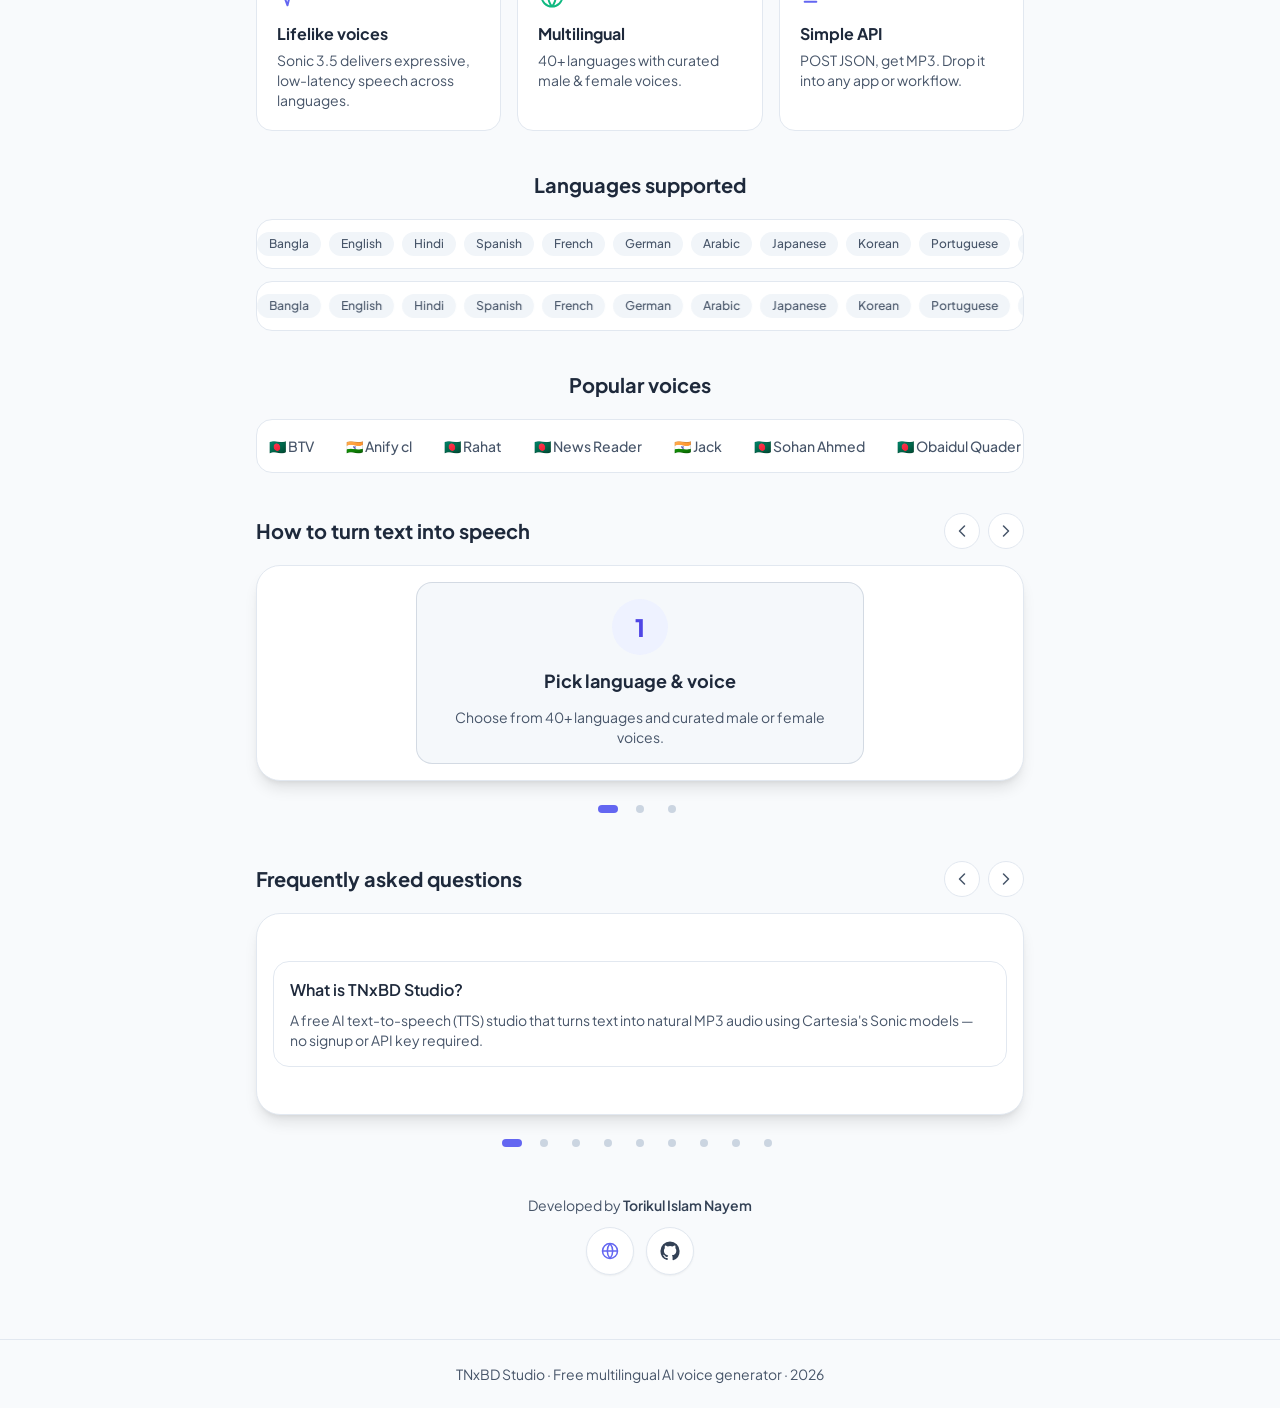
==== commit 16b426f3: "feat: voice speed, volume and emotion controls (mirrors play.cartesia.ai) - POST /api/tts accepts sp" ====
--- a/templates/index.html
+++ b/templates/index.html
@@ -265,6 +265,98 @@
           </div>
         </div>
 
+        <!-- Voice settings (mirrors play.cartesia.ai) -->
+        <div class="mt-4 rounded-2xl border border-slate-200 dark:border-slate-700 bg-slate-50 dark:bg-slate-800/60 p-4">
+          <div class="grid sm:grid-cols-3 gap-4">
+            <div>
+              <div class="flex items-center justify-between mb-1.5">
+                <label for="speedRange" class="text-xs font-semibold text-slate-600 dark:text-slate-400">Speed</label>
+                <span id="speedVal" class="text-xs font-bold text-brand-600 dark:text-brand-300 tabular-nums">1.00×</span>
+              </div>
+              <input id="speedRange" type="range" min="0.6" max="1.5" step="0.05" value="1" aria-label="Voice speed"
+                class="w-full accent-indigo-600 cursor-pointer" />
+              <div class="flex justify-between text-[10px] text-slate-600 dark:text-slate-500"><span>0.6×</span><span>1.5×</span></div>
+            </div>
+            <div>
+              <div class="flex items-center justify-between mb-1.5">
+                <label for="volumeRange" class="text-xs font-semibold text-slate-600 dark:text-slate-400">Volume</label>
+                <span id="volumeVal" class="text-xs font-bold text-brand-600 dark:text-brand-300 tabular-nums">1.00×</span>
+              </div>
+              <input id="volumeRange" type="range" min="0.5" max="2" step="0.05" value="1" aria-label="Voice volume"
+                class="w-full accent-indigo-600 cursor-pointer" />
+              <div class="flex justify-between text-[10px] text-slate-600 dark:text-slate-500"><span>0.5×</span><span>2.0×</span></div>
+            </div>
+            <div>
+              <label for="emotionSel" class="block text-xs font-semibold text-slate-600 dark:text-slate-400 mb-1.5">Emotion</label>
+              <select id="emotionSel" class="w-full rounded-xl border border-slate-200 dark:border-slate-700 bg-slate-50 dark:bg-slate-800 px-3 py-2.5 text-sm focus:ring-2 focus:ring-brand-400 outline-none cursor-pointer">
+                <optgroup label="Primary">
+                  <option value="neutral" selected>neutral</option>
+                  <option value="calm">calm</option>
+                  <option value="angry">angry</option>
+                  <option value="content">content</option>
+                  <option value="sad">sad</option>
+                  <option value="scared">scared</option>
+                </optgroup>
+                <optgroup label="More emotions">
+                  <option value="affectionate">affectionate</option>
+                  <option value="agitated">agitated</option>
+                  <option value="alarmed">alarmed</option>
+                  <option value="amazed">amazed</option>
+                  <option value="anticipation">anticipation</option>
+                  <option value="anxious">anxious</option>
+                  <option value="apologetic">apologetic</option>
+                  <option value="bored">bored</option>
+                  <option value="confident">confident</option>
+                  <option value="confused">confused</option>
+                  <option value="contemplative">contemplative</option>
+                  <option value="contempt">contempt</option>
+                  <option value="curious">curious</option>
+                  <option value="dejected">dejected</option>
+                  <option value="determined">determined</option>
+                  <option value="disappointed">disappointed</option>
+                  <option value="disgusted">disgusted</option>
+                  <option value="distant">distant</option>
+                  <option value="elated">elated</option>
+                  <option value="enthusiastic">enthusiastic</option>
+                  <option value="envious">envious</option>
+                  <option value="euphoric">euphoric</option>
+                  <option value="excited">excited</option>
+                  <option value="flirtatious">flirtatious</option>
+                  <option value="frustrated">frustrated</option>
+                  <option value="grateful">grateful</option>
+                  <option value="guilty">guilty</option>
+                  <option value="happy">happy</option>
+                  <option value="hesitant">hesitant</option>
+                  <option value="hurt">hurt</option>
+                  <option value="insecure">insecure</option>
+                  <option value="ironic">ironic</option>
+                  <option value="mad">mad</option>
+                  <option value="melancholic">melancholic</option>
+                  <option value="mysterious">mysterious</option>
+                  <option value="nostalgic">nostalgic</option>
+                  <option value="outraged">outraged</option>
+                  <option value="panicked">panicked</option>
+                  <option value="peaceful">peaceful</option>
+                  <option value="proud">proud</option>
+                  <option value="rejected">rejected</option>
+                  <option value="resigned">resigned</option>
+                  <option value="sarcastic">sarcastic</option>
+                  <option value="serene">serene</option>
+                  <option value="skeptical">skeptical</option>
+                  <option value="surprised">surprised</option>
+                  <option value="sympathetic">sympathetic</option>
+                  <option value="threatened">threatened</option>
+                  <option value="tired">tired</option>
+                  <option value="triumphant">triumphant</option>
+                  <option value="trust">trust</option>
+                  <option value="wistful">wistful</option>
+                </optgroup>
+              </select>
+            </div>
+          </div>
+          <p id="genCfgHint" class="hidden mt-2.5 text-[11px] font-medium text-amber-600 dark:text-amber-400">This model (sonic-2 / turbo) has limited support for speed, volume and emotion — best on sonic-3 / 3.5. Your values will still be sent.</p>
+        </div>
+
         <!-- Text -->
         <div class="mt-4">
           <div class="flex items-center justify-between mb-1.5">
@@ -417,6 +509,15 @@
               Complete the security check above to view the request.
             </div>
             <div id="apiReveal" class="hidden space-y-3">
+              <div class="text-xs text-slate-600 dark:text-slate-400 leading-relaxed">
+                <span class="font-semibold text-slate-700 dark:text-slate-200">Voice settings</span>
+                (POST body, same as play.cartesia.ai):
+                <code class="font-mono">speed</code> 0.6–1.5 (default 1) ·
+                <code class="font-mono">volume</code> 0.5–2.0 (default 1) ·
+                <code class="font-mono">emotion</code> neutral + 57 more (default neutral).
+                Full effect on sonic-3 / 3.5; values are still sent on older models.
+                Share link: <code class="font-mono">?voice_id=…&amp;speed=0.9&amp;volume=1.5&amp;emotion=sad</code> pre-fills the UI.
+              </div>
               <div>
                 <div class="flex items-center justify-between mb-1.5">
                   <span class="text-xs font-semibold text-slate-600 uppercase tracking-wide">Request</span>
@@ -701,6 +802,43 @@
     const genderLabel = (g) => (g === 'feminine') ? 'Female' : (g === 'masculine') ? 'Male' : (g === 'gender_neutral') ? 'Neutral' : 'High Profiled person';
     const fmtTime = (t) => { if (!isFinite(t) || t < 0) t = 0; const m = Math.floor(t / 60), s = Math.floor(t % 60); return m + ':' + String(s).padStart(2, '0'); };
 
+    // ---- Voice settings: speed / volume / emotion (mirrors play.cartesia.ai) ----
+    // Defaults match the playground: speed 1 (0.6–1.5), volume 1 (0.5–2.0), emotion neutral.
+    const getSpeed = () => { const v = parseFloat($('speedRange').value); return (isFinite(v) ? v : 1); };
+    const getVolume = () => { const v = parseFloat($('volumeRange').value); return (isFinite(v) ? v : 1); };
+    const getEmotion = () => ($('emotionSel').value || 'neutral');
+    function paintVoiceSettings() {
+      $('speedVal').textContent = getSpeed().toFixed(2) + '×';
+      $('volumeVal').textContent = getVolume().toFixed(2) + '×';
+    }
+    function updateGenCfgHint() {
+      const m = ($('modelSel').value || '');
+      const limited = (m === 'sonic-2' || m === 'sonic-turbo');
+      $('genCfgHint').classList.toggle('hidden', !limited);
+    }
+    // Playground-style share links: ?voice_id=…&speed=0.9&volume=1.5&emotion=sad
+    // pre-fill the UI (generation itself stays a POST to /api/tts).
+    function applyUrlVoiceParams() {
+      let q = {};
+      try { q = Object.fromEntries(new URLSearchParams(location.search)); } catch (e) {}
+      if (q.speed !== undefined) {
+        const v = parseFloat(q.speed);
+        if (isFinite(v) && v >= 0.6 && v <= 1.5) { $('speedRange').value = v; saveSel('tts_speed', String(v)); }
+      } else {
+        const s = getSel('tts_speed'); if (s !== null && s !== '') { const v = parseFloat(s); if (isFinite(v)) $('speedRange').value = Math.min(1.5, Math.max(0.6, v)); }
+      }
+      if (q.volume !== undefined) {
+        const v = parseFloat(q.volume);
+        if (isFinite(v) && v >= 0.5 && v <= 2.0) { $('volumeRange').value = v; saveSel('tts_volume', String(v)); }
+      } else {
+        const s = getSel('tts_volume'); if (s !== null && s !== '') { const v = parseFloat(s); if (isFinite(v)) $('volumeRange').value = Math.min(2.0, Math.max(0.5, v)); }
+      }
+      const emo = (q.emotion || getSel('tts_emotion') || '').trim().toLowerCase();
+      if (emo && [...$('emotionSel').options].some(o => o.value === emo)) $('emotionSel').value = emo;
+      paintVoiceSettings();
+      return q;
+    }
+
     async function loadLanguages() {
       let langs = [];
       try { const r = await fetch('/api/languages').then(x => x.json()); langs = r.languages || []; } catch (e) {
@@ -735,11 +873,14 @@
       });
       const sm = getSel('tts_model_' + lang);
       if (sm && (mRes.models || []).includes(sm)) mSel.value = sm;
+      if (typeof URLQ !== 'undefined' && URLQ && URLQ.model && (mRes.models || []).includes(URLQ.model)) { mSel.value = URLQ.model; saveSel('tts_model_' + lang, URLQ.model); }
+      updateGenCfgHint();
       if (lang === 'uid') {
         $('voiceLabel').textContent = 'Custom Voice ID';
         $('voiceSel').style.display = 'none';
         $('uidInput').style.display = '';
         $('uidInput').value = '';
+        if (typeof URLQ !== 'undefined' && URLQ && (URLQ.voice_id || URLQ.voice)) $('uidInput').value = (URLQ.voice_id || URLQ.voice);
       } else {
         $('voiceLabel').textContent = 'Voice';
         $('voiceSel').style.display = '';
@@ -753,6 +894,10 @@
         });
         const sv = getSel('tts_voice_' + lang);
         if (sv && [...vSel.options].some(o => o.value === sv)) vSel.value = sv;
+        if (typeof URLQ !== 'undefined' && URLQ && (URLQ.voice_id || URLQ.voice)) {
+          const uv = URLQ.voice_id || URLQ.voice;
+          if ([...vSel.options].some(o => o.value === uv)) { vSel.value = uv; saveSel('tts_voice_' + lang, uv); }
+        }
       }
       updateSnippet();
       updateVoiceInfo();
@@ -765,6 +910,9 @@
       const voice = getVoiceId() || '';
       const fmt = (typeof getFmt === 'function') ? getFmt() : 'mp3';
       const txt = ($('textInput').value || 'Your text here').replace(/"/g, '\\"');
+      const spd = (typeof getSpeed === 'function') ? getSpeed() : 1;
+      const vol = (typeof getVolume === 'function') ? getVolume() : 1;
+      const emo = (typeof getEmotion === 'function') ? getEmotion() : 'neutral';
       $('apiSnippet').textContent =
 `curl -X POST ${location.origin}/api/tts \\
   -H "Content-Type: application/json" \\
@@ -773,7 +921,10 @@
     "model": "${model}",
     "voice_id": "${voice}",
     "text": "${txt}",
-    "format": "${fmt}"
+    "format": "${fmt}",
+    "speed": ${spd},
+    "volume": ${vol},
+    "emotion": "${emo}"
   }'`;
     }
 
@@ -920,7 +1071,10 @@
             model: $('modelSel').value,
             voice_id: getVoiceId(),
             text,
-            format: getFmt()
+            format: getFmt(),
+            speed: getSpeed(),
+            volume: getVolume(),
+            emotion: getEmotion()
           })
         });
         if (!res.ok) {
@@ -937,7 +1091,7 @@
         $('dlLabel').textContent = getFmt().toUpperCase();
         const vName = (currentLang === 'uid') ? ('Custom UID ' + ($('uidInput').value.trim().slice(0, 8) + '…'))
           : ($('voiceSel').selectedOptions[0] ? $('voiceSel').selectedOptions[0].textContent.split(' · ')[0] : '');
-        $('audioMeta').textContent = `${$('modelSel').value} · ${vName} · ${getFmt().toUpperCase()}`;
+        $('audioMeta').textContent = `${$('modelSel').value} · ${vName} · ${getFmt().toUpperCase()} · ${getSpeed().toFixed(2)}× · vol ${getVolume().toFixed(2)} · ${getEmotion()}`;
         resetPlayer();
         $('result').classList.remove('hidden');
         try {
@@ -949,6 +1103,9 @@
             voiceName: vName,
             voiceId: getVoiceId(),
             fmt: getFmt(),
+            speed: getSpeed(),
+            volume: getVolume(),
+            emotion: getEmotion(),
             text: text.slice(0, 140),
             audio: dataUrl
           });
@@ -962,8 +1119,11 @@
       $('charCount').textContent = $('textInput').value.length + ' characters';
       updateSnippet();
     });
-      $('modelSel').addEventListener('change', () => { saveSel('tts_model_' + currentLang, $('modelSel').value); updateSnippet(); });
+      $('modelSel').addEventListener('change', () => { saveSel('tts_model_' + currentLang, $('modelSel').value); updateSnippet(); updateGenCfgHint(); });
       $('voiceSel').addEventListener('change', () => { saveSel('tts_voice_' + currentLang, $('voiceSel').value); updateSnippet(); updateVoiceInfo(); });
+    $('speedRange').addEventListener('input', () => { saveSel('tts_speed', String(getSpeed())); paintVoiceSettings(); updateSnippet(); });
+    $('volumeRange').addEventListener('input', () => { saveSel('tts_volume', String(getVolume())); paintVoiceSettings(); updateSnippet(); });
+    $('emotionSel').addEventListener('change', () => { saveSel('tts_emotion', getEmotion()); updateSnippet(); });
     $('verifyBtn').addEventListener('click', verifyChallenge);
     $('refreshChallenge').addEventListener('click', loadChallenge);
     $('challengeA').addEventListener('keydown', (e) => { if (e.key === 'Enter') verifyChallenge(); });
@@ -1339,6 +1499,10 @@
       await loadLang(item.lang);
       if (item.lang === 'uid') { $('uidInput').value = item.voiceId || ''; }
       else if (item.voiceId) { try { $('voiceSel').value = item.voiceId; } catch (e) {} saveSel('tts_voice_' + item.lang, item.voiceId); }
+      if (item.speed !== undefined) { try { $('speedRange').value = item.speed; } catch (e) {} }
+      if (item.volume !== undefined) { try { $('volumeRange').value = item.volume; } catch (e) {} }
+      if (item.emotion && [...$('emotionSel').options].some(o => o.value === item.emotion)) { try { $('emotionSel').value = item.emotion; } catch (e) {} }
+      paintVoiceSettings(); updateSnippet();
       updateVoiceInfo();
       window.scrollTo({ top: 0, behavior: 'smooth' });
       $('textInput').focus();
@@ -1363,6 +1527,8 @@
 
     // init captcha state
     if (isVerified()) { revealApi(); } else { loadChallenge(); }
+    let URLQ = null;
+    try { URLQ = applyUrlVoiceParams(); } catch (e) { URLQ = null; }
     loadLanguages();
   </script>
 </body>
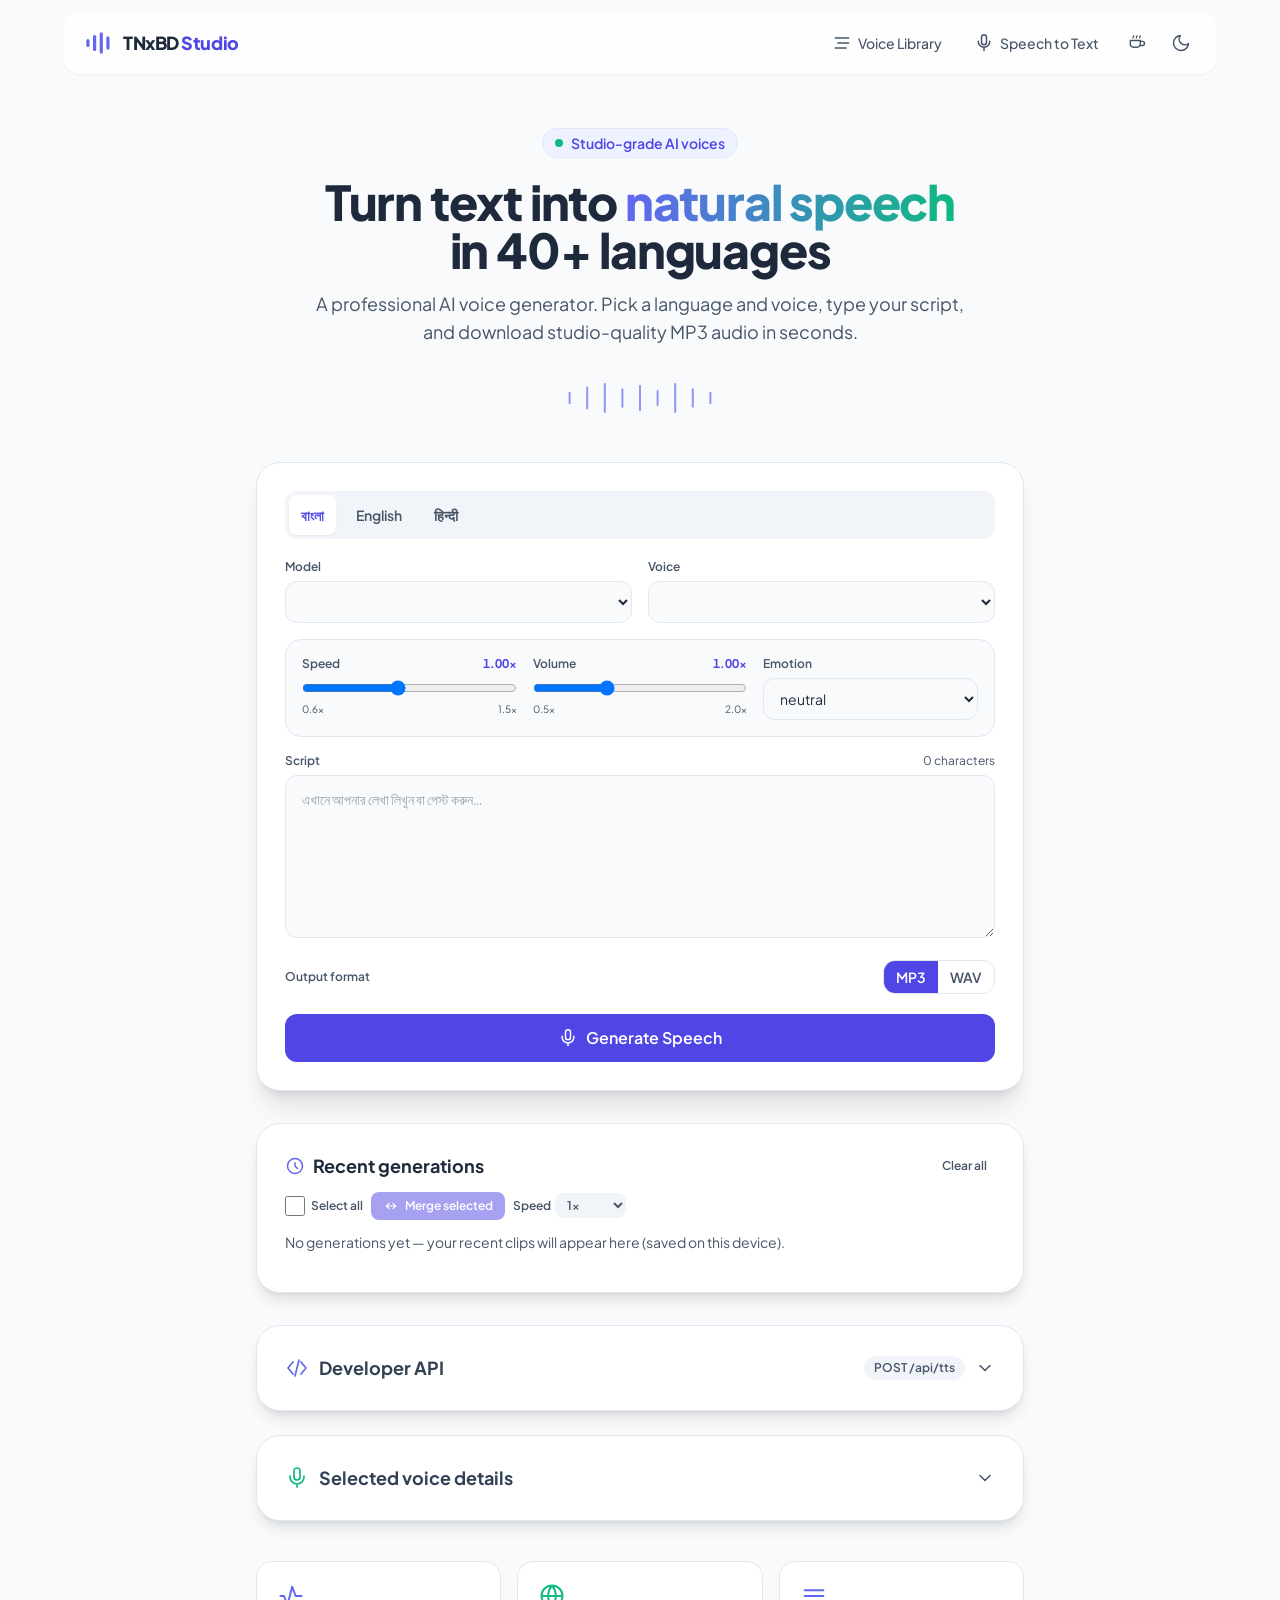
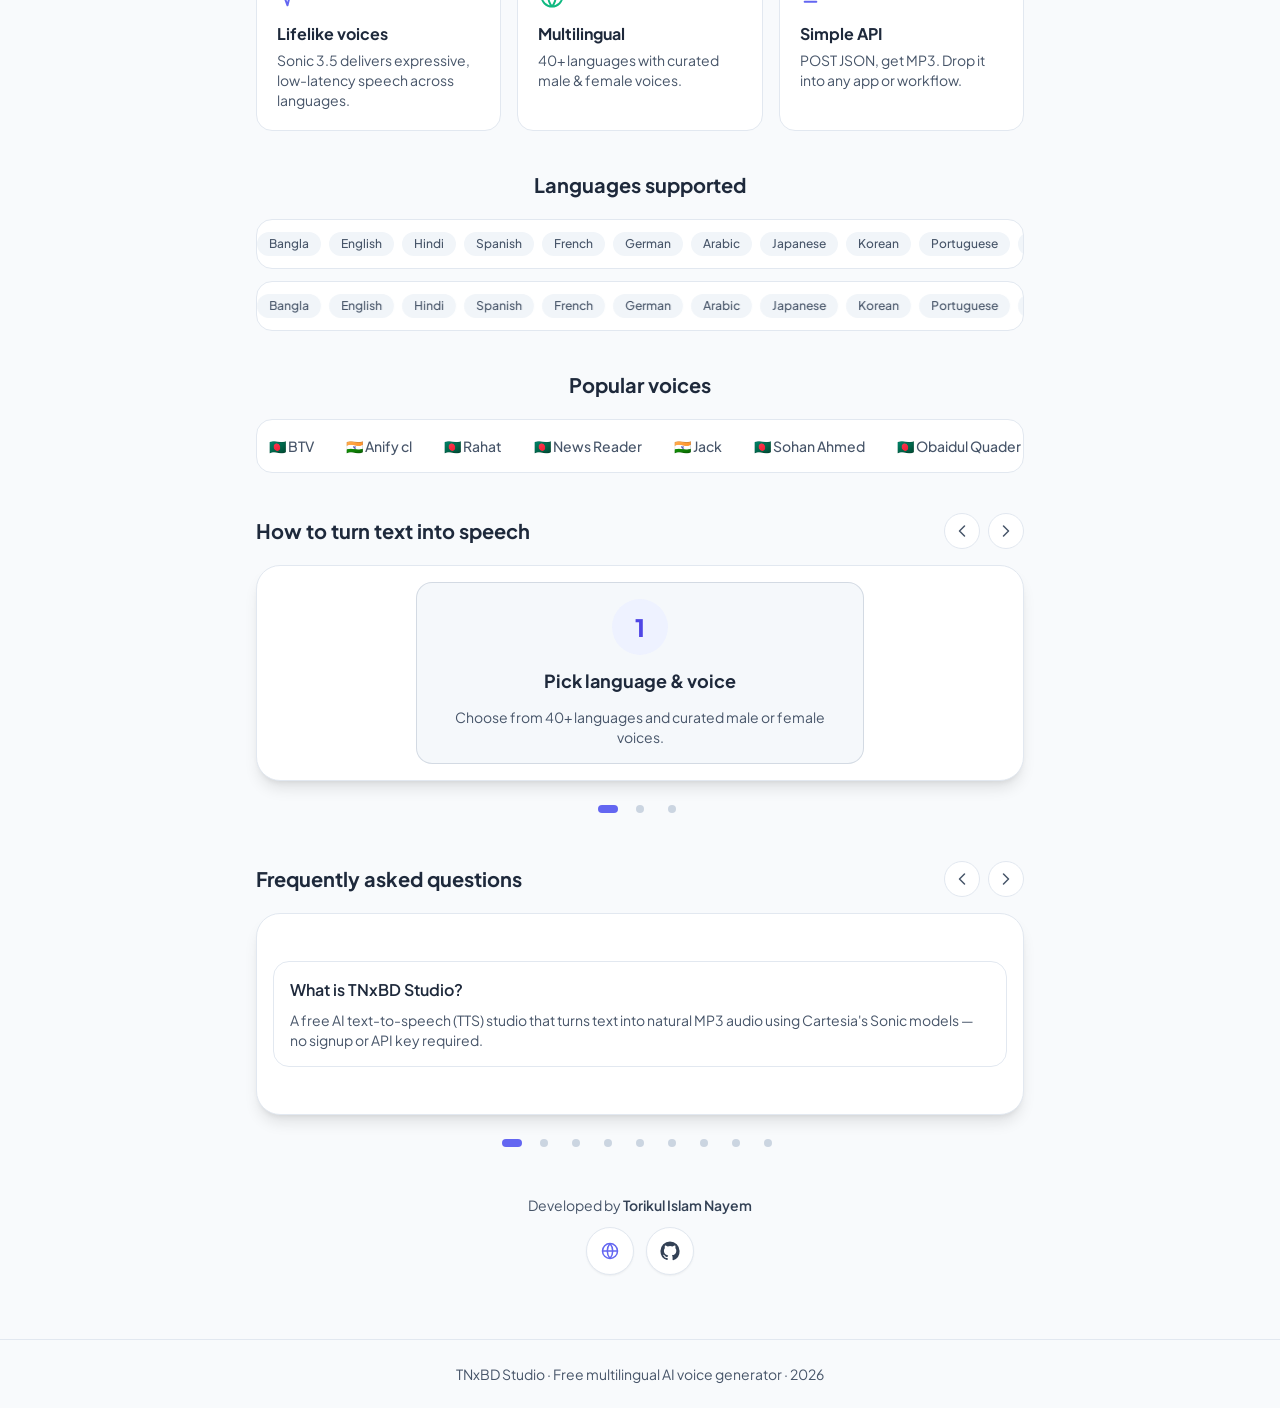
==== commit e77e049d: "feat: speech-to-text page (/stt) with upload, live mic and realtime - POST /api/stt proxies free Car" ====
--- a/templates/index.html
+++ b/templates/index.html
@@ -198,6 +198,10 @@
         <a href="/library" aria-label="Voice Library" class="inline-flex items-center gap-1.5 text-slate-600 dark:text-slate-300 hover:text-brand-600 px-2 sm:px-3 py-1.5 rounded-lg hover:bg-slate-100 dark:hover:bg-slate-800 transition-colors cursor-pointer">
           <svg class="lib-ico w-5 h-5" viewBox="0 0 24 24" fill="none" stroke="currentColor" stroke-width="1.8"><path d="M4 6h16M7 12h13M4 18h13" stroke-linecap="round" stroke-linejoin="round"/></svg>
           <span class="hidden sm:inline text-sm font-medium">Voice Library</span>
+        </a>
+        <a href="/stt" aria-label="Speech to Text" class="inline-flex items-center gap-1.5 text-slate-600 dark:text-slate-300 hover:text-brand-600 px-2 sm:px-3 py-1.5 rounded-lg hover:bg-slate-100 dark:hover:bg-slate-800 transition-colors cursor-pointer">
+          <svg class="w-5 h-5" viewBox="0 0 24 24" fill="none" stroke="currentColor" stroke-width="1.8"><rect x="9" y="2" width="6" height="12" rx="3"/><path d="M5 10a7 7 0 0 0 14 0M12 17v4" stroke-linecap="round"/></svg>
+          <span class="hidden sm:inline text-sm font-medium">Speech to Text</span>
         </a>
         <button id="coffeeBtn" class="relative w-9 h-9 grid place-items-center rounded-lg text-slate-600 dark:text-slate-300 hover:bg-slate-100 dark:hover:bg-slate-800 transition-colors cursor-pointer" aria-label="Buy me a coffee" title="Support TNxBD Studio">
           <svg class="w-5 h-5 coffee-cup" viewBox="0 0 24 24" fill="none" stroke="currentColor" stroke-width="1.7">
